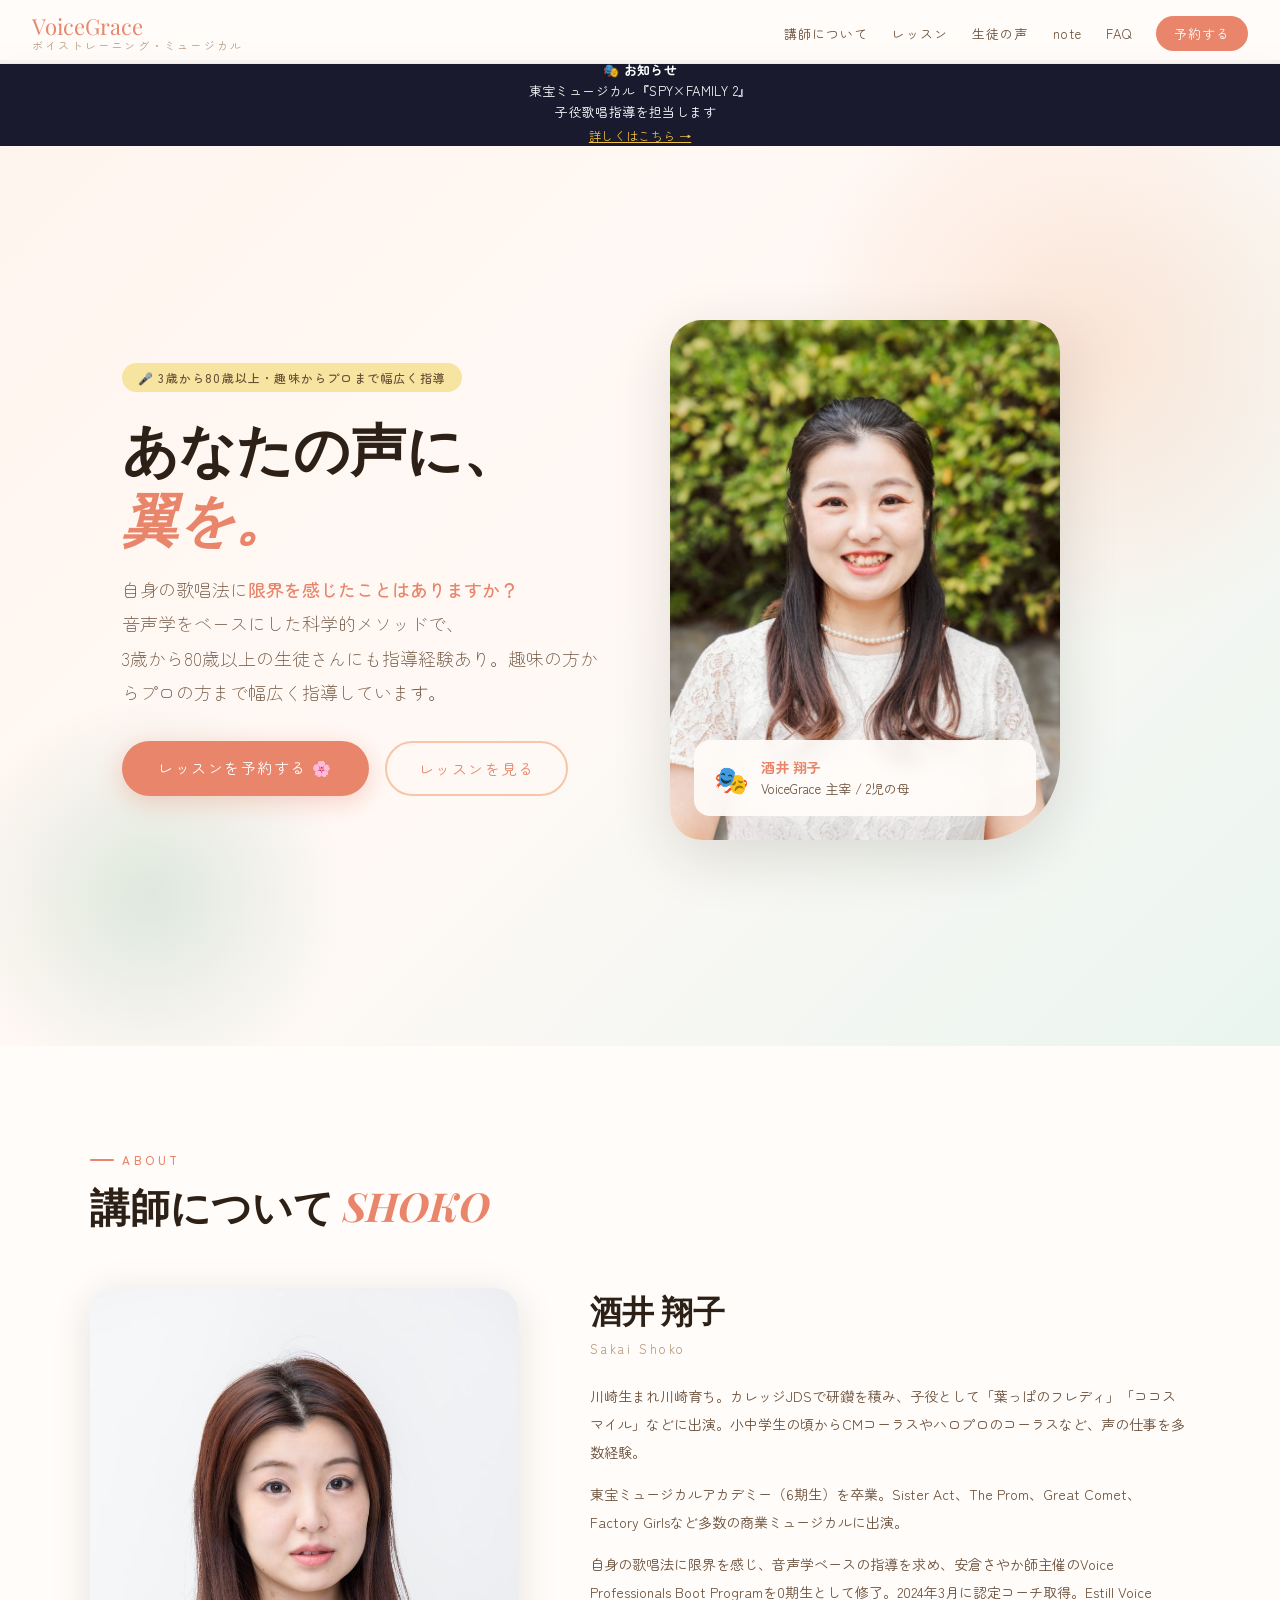
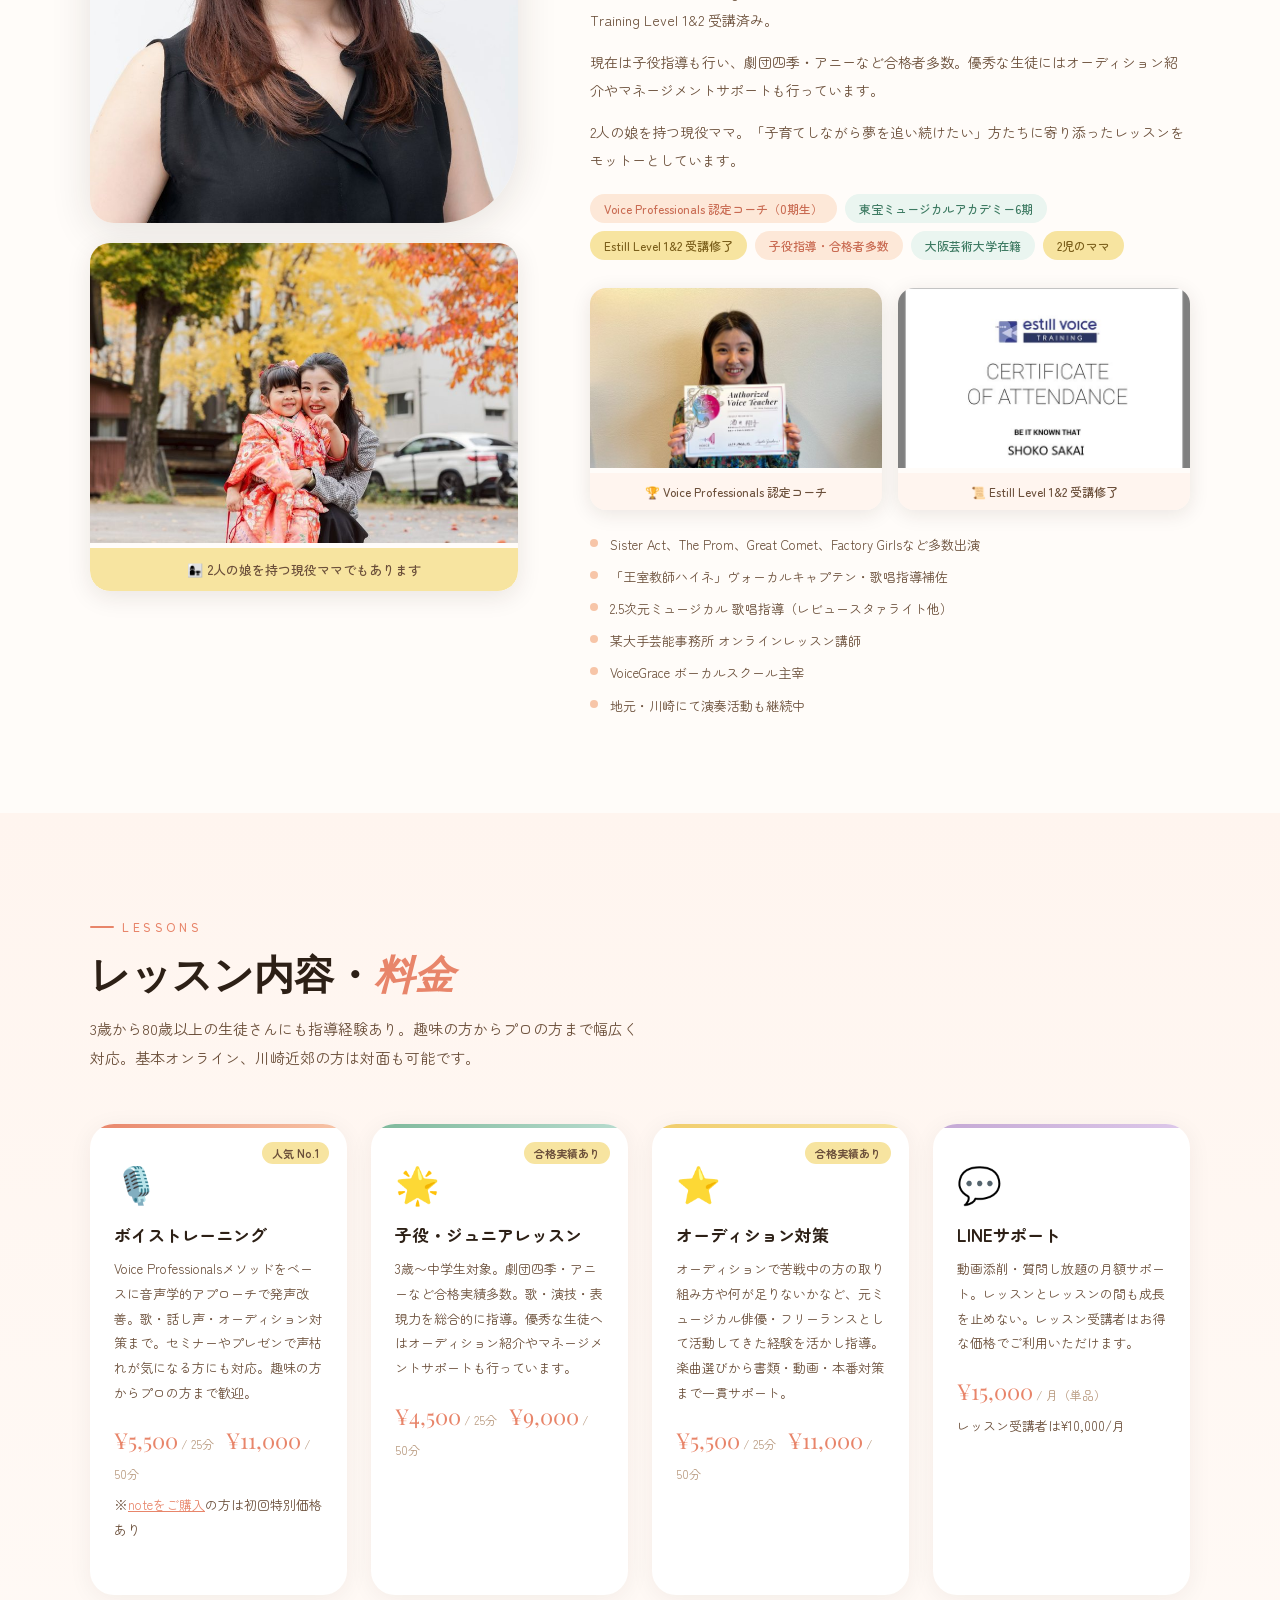
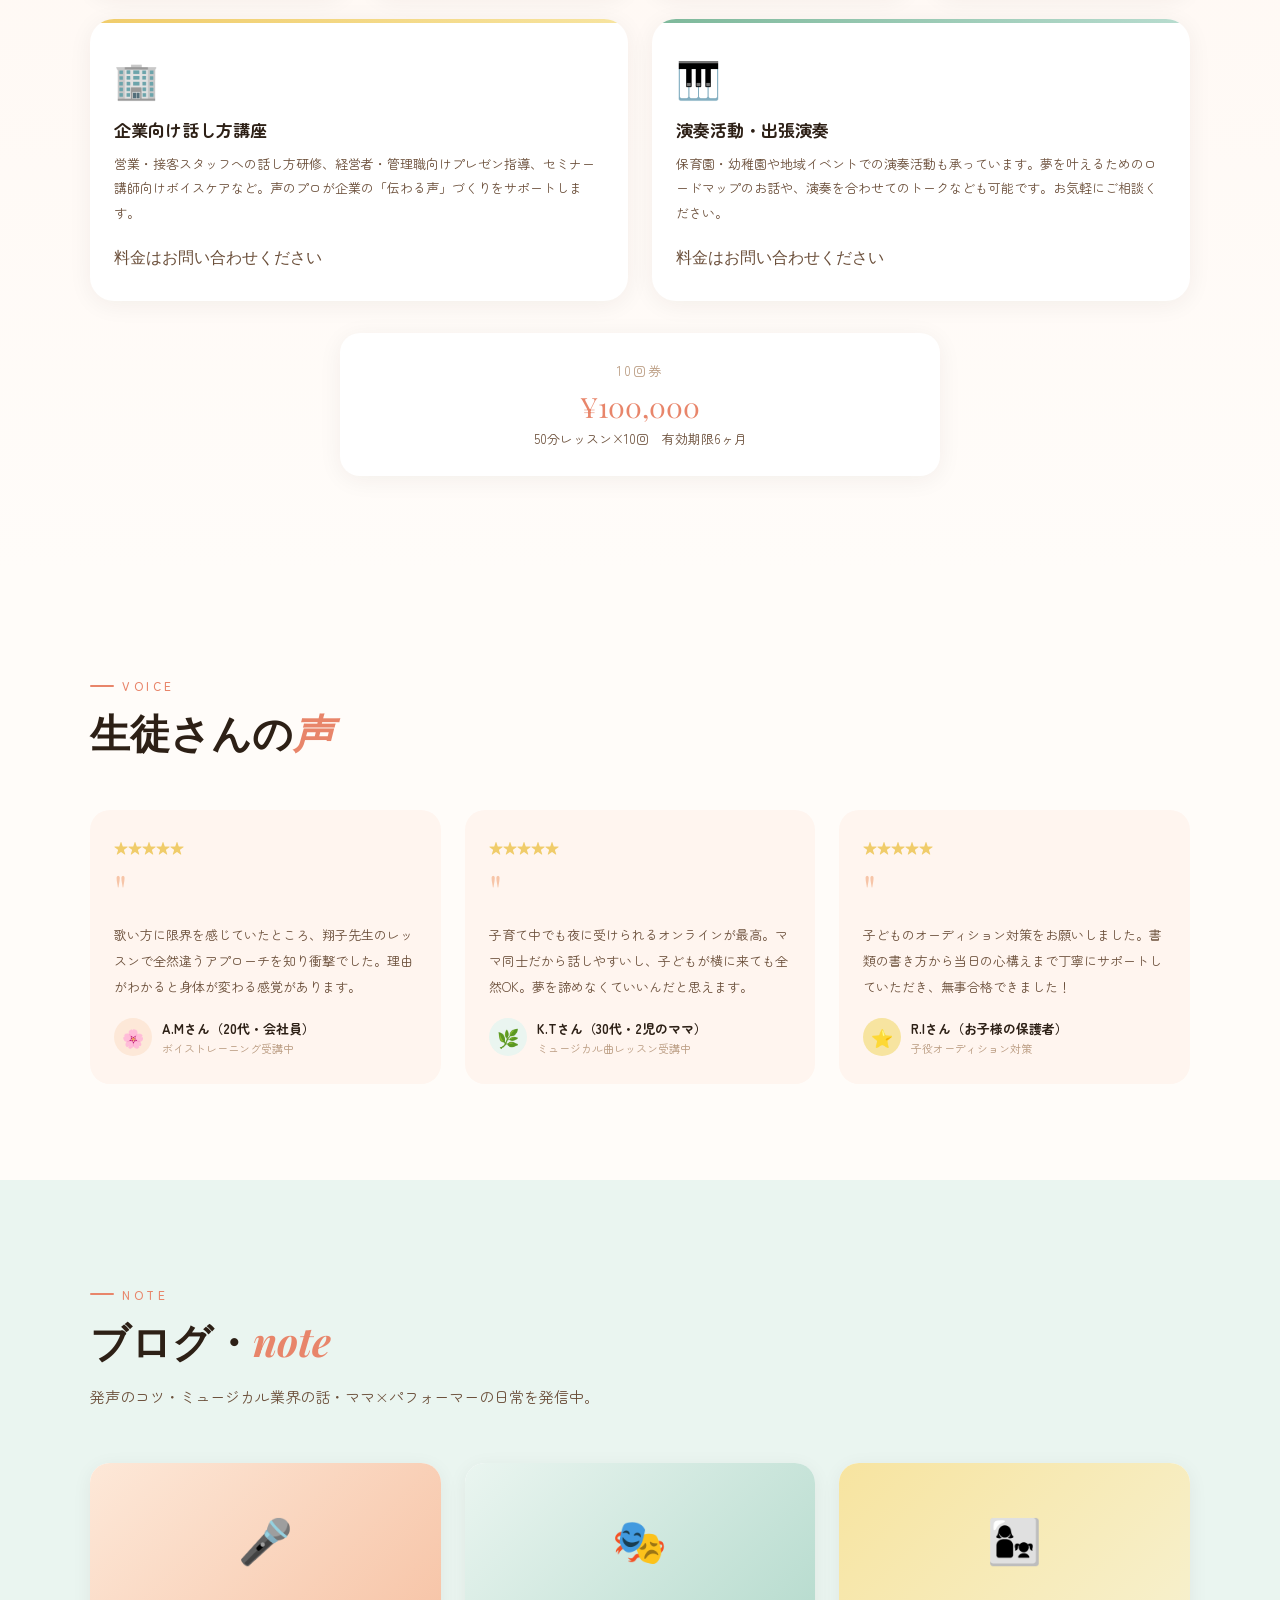
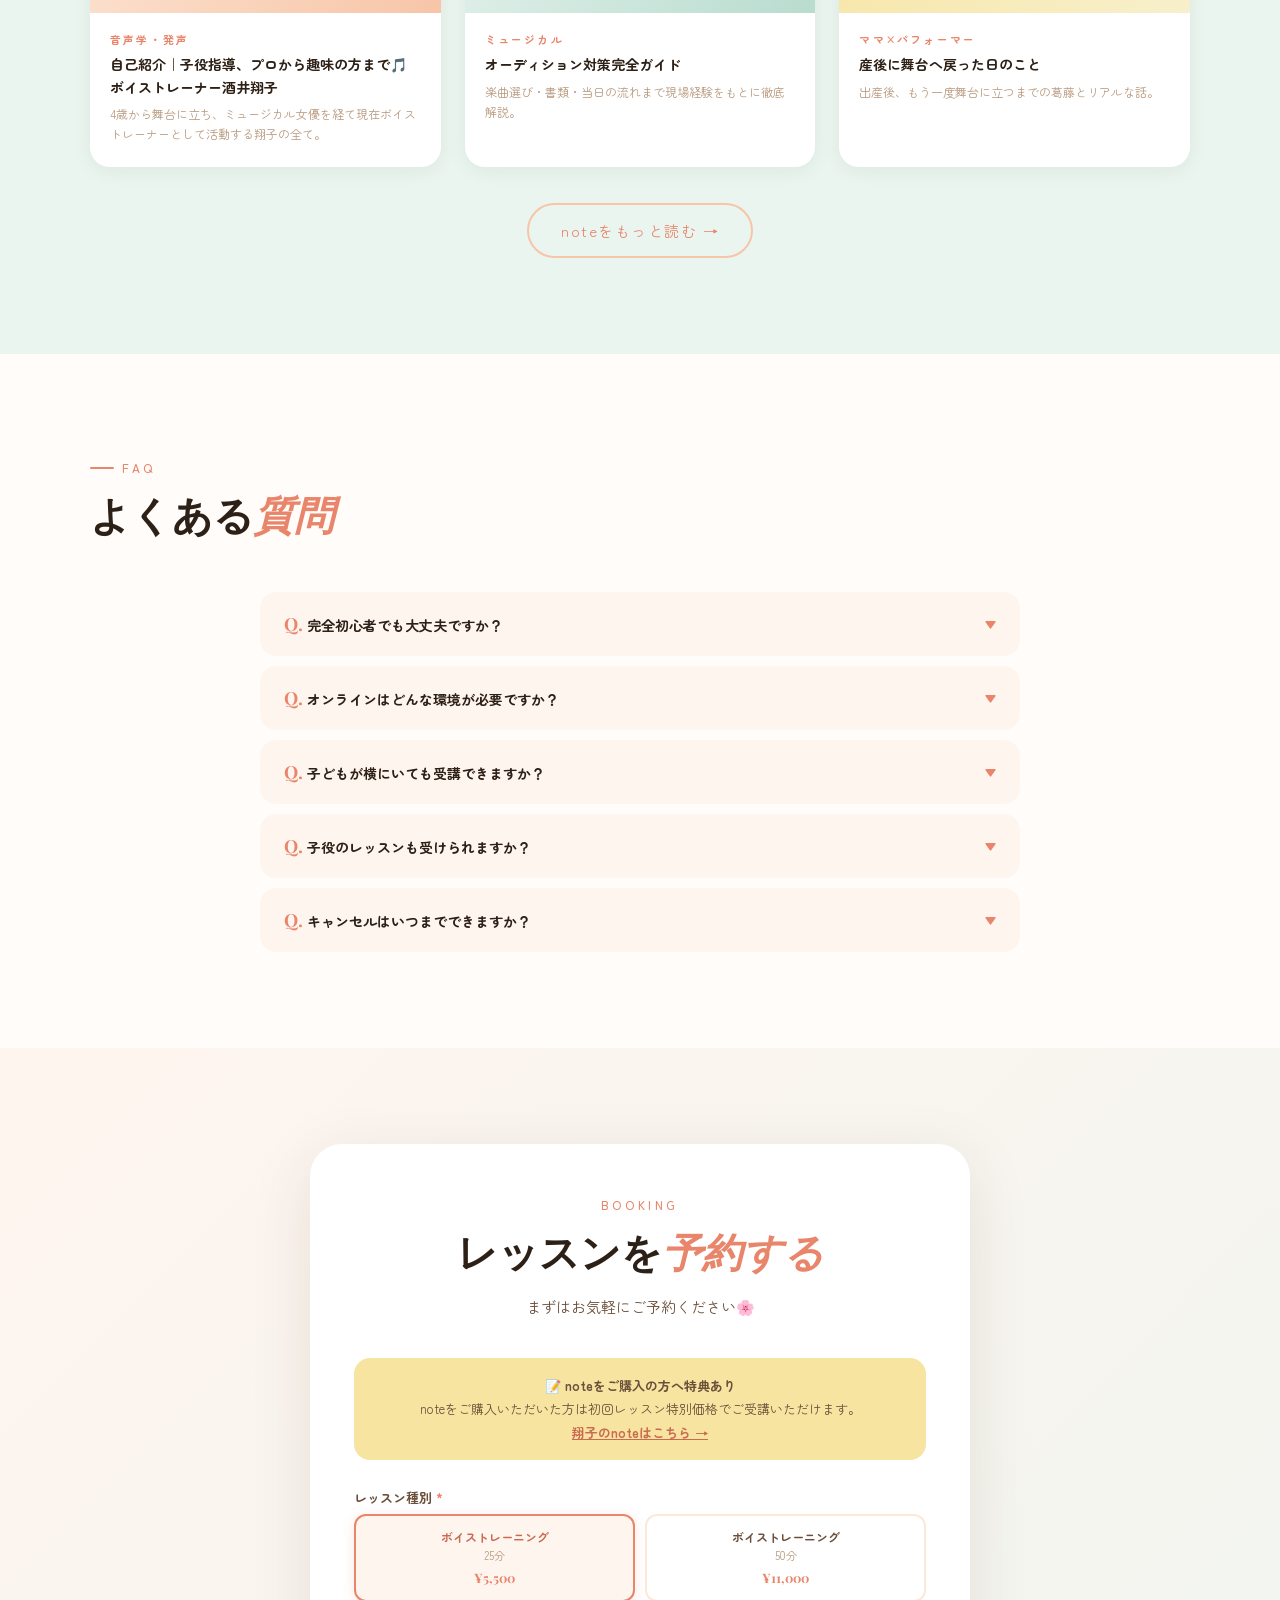
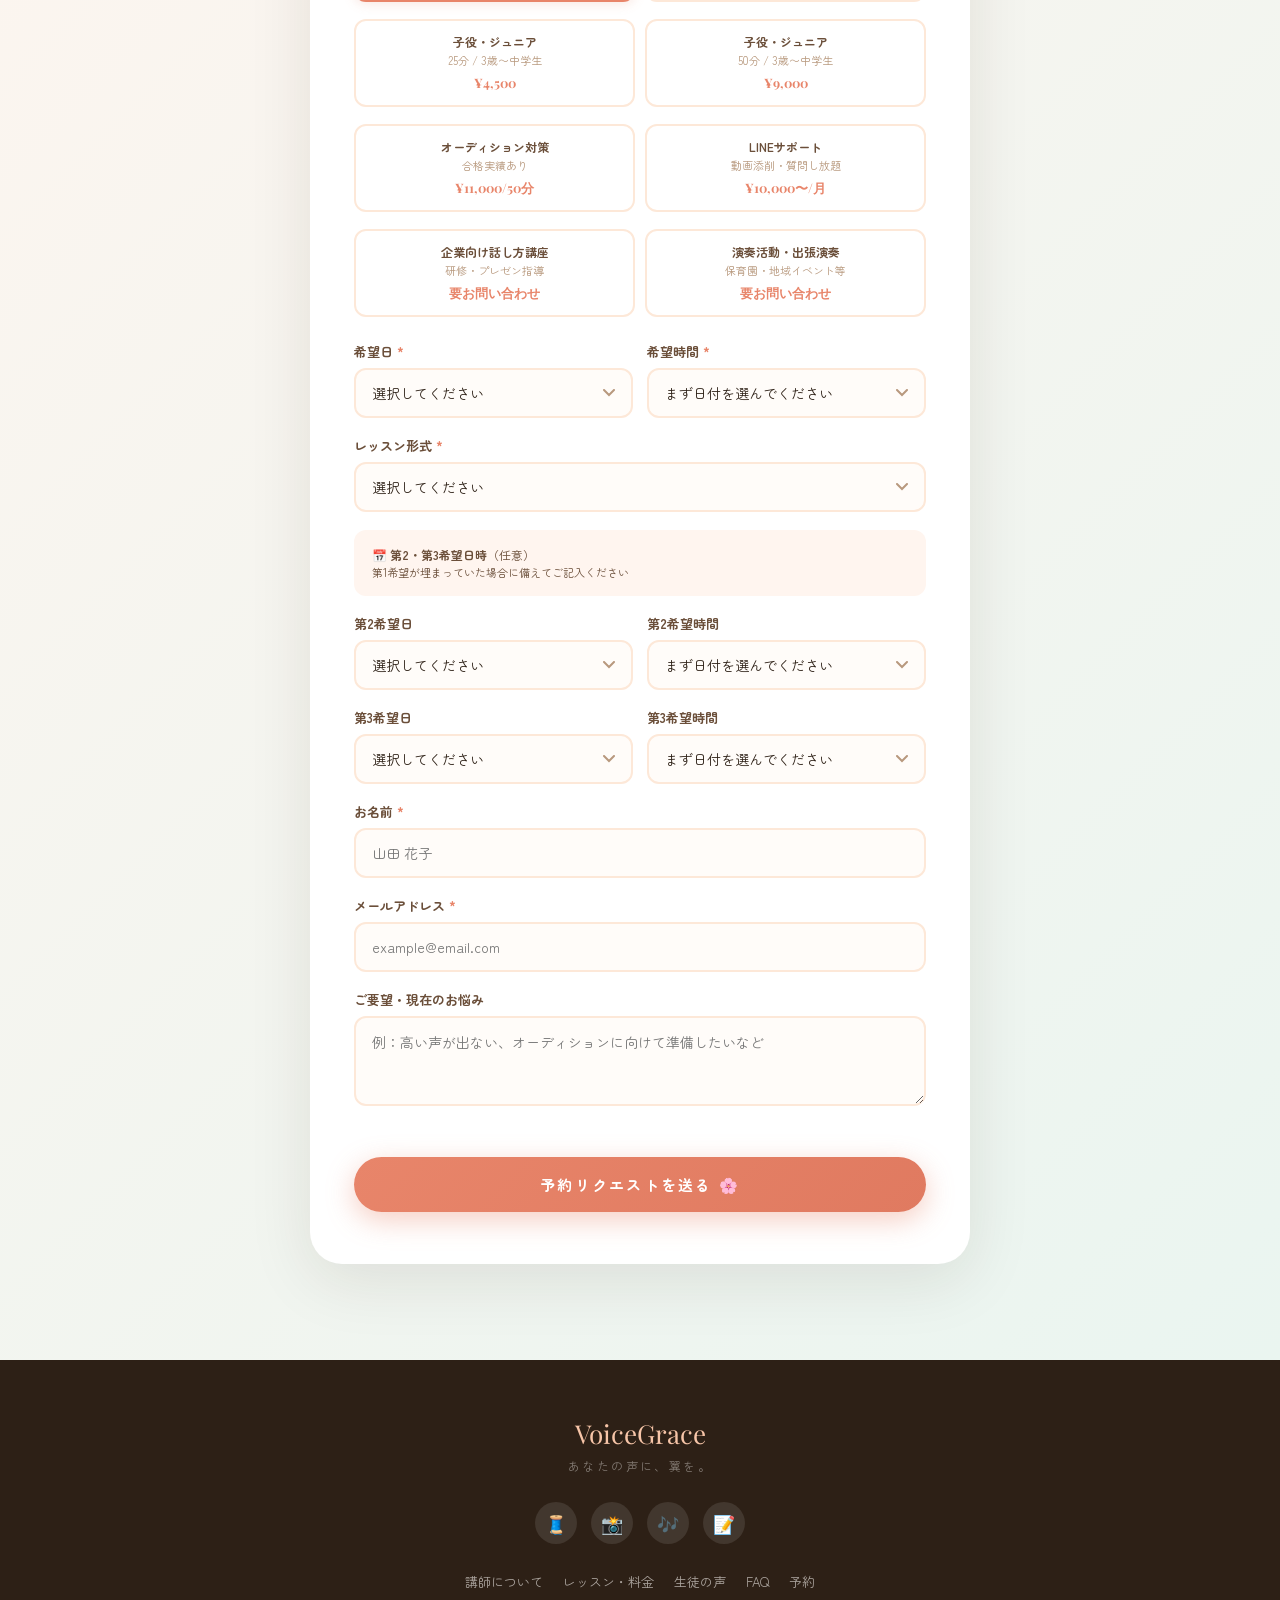
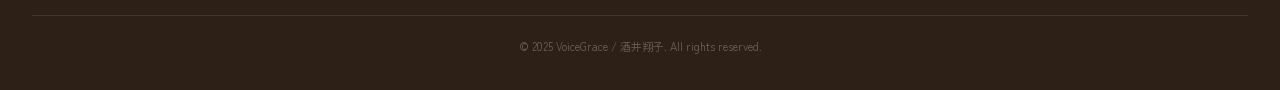
==== index.html @ ca0eb512 "Update index.html" ====
<!DOCTYPE html>
<html lang="ja">
<head>
<meta charset="UTF-8">
<meta name="viewport" content="width=device-width, initial-scale=1.0">
<title>VoiceGrace | 酒井翔子 ボイストレーニング・ミュージカルレッスン</title>
<link href="https://fonts.googleapis.com/css2?family=Zen+Maru+Gothic:wght@300;400;500;700&family=Playfair+Display:ital,wght@0,700;1,400&family=Noto+Sans+JP:wght@300;400;500&display=swap" rel="stylesheet">
  </head>
<body>
<div style="background: #1a1a2e; color: #fff; text-align: center; padding: padding: 14px 16px; margin-top: 60px;font-size: 13px; letter-spacing: 0.03em; line-height: 1.6;">
  🎭 <strong>お知らせ</strong><br>
  東宝ミュージカル『SPY×FAMILY 2』<br>子役歌唱指導を担当します
  &nbsp;
  <a href="https://note.com/shkski1102/n/nf8b1b13549e3" target="_blank" style="color: #f0c040; text-decoration: underline; font-size: 12px; display: block; margin-top: 4px;">詳しくはこちら →</a>
</div>
<style>
:root {
  --peach: #f7c5a8;
  --peach-light: #fde8d8;
  --peach-pale: #fff5ef;
  --coral: #e8856a;
  --coral-dark: #c96b52;
  --green: #7db89a;
  --green-light: #b8dccf;
  --green-pale: #eaf5f0;
  --yellow: #f7e4a0;
  --yellow-mid: #f0cc6a;
  --dark: #2d2016;
  --mid: #6b4f3a;
  --light: #b8997e;
  --white: #fffcf9;
  --text: #3d2c1e;
}
* { margin: 0; padding: 0; box-sizing: border-box; }
html { scroll-behavior: smooth; }
body { font-family: "Zen Maru Gothic", sans-serif; background: var(--white); color: var(--text); overflow-x: hidden; }

/* NAV */
nav {
  position: fixed; top: 0; left: 0; right: 0; z-index: 100;
  background: rgba(255,252,249,0.93); backdrop-filter: blur(12px);
  border-bottom: 1.5px solid var(--peach-light);
  padding: 0 32px; height: 64px;
  display: flex; align-items: center; justify-content: space-between;
}
.nav-logo { font-family: "Playfair Display", serif; font-size: 22px; color: var(--coral); }
.nav-logo span { font-size: 11px; font-family: "Zen Maru Gothic", sans-serif; color: var(--light); display: block; letter-spacing: .2em; margin-top: -4px; }
.nav-links { display: flex; gap: 24px; list-style: none; }
.nav-links a { text-decoration: none; font-size: 13px; color: var(--mid); letter-spacing: .08em; transition: color .2s; }
.nav-links a:hover { color: var(--coral); }
.nav-cta { background: var(--coral) !important; color: white !important; padding: 8px 18px; border-radius: 40px; }
.nav-cta:hover { background: var(--coral-dark) !important; }
.hamburger { display: none; flex-direction: column; gap: 5px; cursor: pointer; background: none; border: none; padding: 4px; }
.hamburger span { width: 24px; height: 2px; background: var(--mid); border-radius: 2px; }
@media(max-width:768px){ .nav-links{display:none;} .hamburger{display:flex;} }

/* HERO */
.hero {
  min-height: 100vh; padding-top: 64px;
  display: flex; align-items: center;
  background: linear-gradient(135deg, var(--peach-pale) 0%, #fff9f5 50%, var(--green-pale) 100%);
  position: relative; overflow: hidden;
}
.hero::before {
  content:""; position:absolute; width:600px; height:600px; border-radius:50%;
  background:radial-gradient(circle,rgba(247,197,168,.4) 0%,transparent 70%);
  top:-100px; right:-100px; animation:float 8s ease-in-out infinite;
}
.hero::after {
  content:""; position:absolute; width:400px; height:400px; border-radius:50%;
  background:radial-gradient(circle,rgba(125,184,154,.25) 0%,transparent 70%);
  bottom:-50px; left:-50px; animation:float 10s ease-in-out infinite reverse;
}
@keyframes float { 0%,100%{transform:translate(0,0)} 50%{transform:translate(20px,-20px)} }

.hero-inner {
  max-width:1100px; margin:0 auto; padding:80px 32px;
  display:grid; grid-template-columns:1fr 1fr; gap:60px; align-items:center;
  position:relative; z-index:1;
}
@media(max-width:768px){ .hero-inner{grid-template-columns:1fr; gap:40px;} }

.hero-text { animation: fadeUp .9s ease both; }
.hero-badge {
  display:inline-flex; align-items:center; gap:6px;
  background:var(--yellow); color:var(--mid);
  padding:6px 16px; border-radius:40px; font-size:12px; letter-spacing:.1em;
  margin-bottom:20px; font-weight:500;
}
.hero-text h1 { font-family:"Playfair Display",serif; font-size:clamp(36px,5vw,56px); line-height:1.25; color:var(--dark); margin-bottom:8px; }
.hero-text h1 em { font-style:italic; color:var(--coral); }
.hero-tagline { font-size:clamp(15px,2.5vw,18px); color:var(--mid); line-height:1.9; margin:20px 0 32px; font-weight:300; }
.hero-tagline strong { color:var(--coral); font-weight:500; }
.hero-buttons { display:flex; gap:16px; flex-wrap:wrap; }

.btn-main {
  background:var(--coral); color:white; padding:16px 36px; border-radius:40px;
  font-size:15px; font-family:"Zen Maru Gothic",sans-serif; border:none; cursor:pointer;
  text-decoration:none; display:inline-block; transition:all .3s; letter-spacing:.1em;
  box-shadow:0 6px 24px rgba(232,133,106,.35);
}
.btn-main:hover { background:var(--coral-dark); transform:translateY(-2px); box-shadow:0 10px 32px rgba(232,133,106,.4); }
.btn-outline {
  background:transparent; color:var(--coral); padding:15px 32px; border-radius:40px;
  font-size:15px; font-family:"Zen Maru Gothic",sans-serif; border:2px solid var(--peach);
  cursor:pointer; text-decoration:none; display:inline-block; transition:all .3s; letter-spacing:.1em;
}
.btn-outline:hover { border-color:var(--coral); background:var(--peach-light); }

/* Hero visual: profile photo card */
.hero-visual { animation:fadeUp .9s ease .2s both; }
.hero-photo-wrap {
  position:relative; border-radius:32px 32px 80px 32px; overflow:hidden;
  box-shadow:0 16px 60px rgba(45,32,22,.14);
  aspect-ratio:3/4; max-height:520px;
}
.hero-photo-wrap img { width:100%; height:100%; object-fit:cover; object-position:top; }
.hero-photo-badge {
  position:absolute; bottom:24px; left:24px; right:24px;
  background:rgba(255,252,249,.92); backdrop-filter:blur(8px);
  border-radius:16px; padding:16px 20px;
  display:flex; gap:12px; align-items:center;
}
.hero-photo-badge .badge-icon { font-size:28px; }
.hero-photo-badge .badge-text { font-size:13px; color:var(--mid); line-height:1.6; }
.hero-photo-badge .badge-text strong { color:var(--coral); display:block; font-size:14px; }

/* SECTIONS */
section { padding:96px 32px; }
.section-inner { max-width:1100px; margin:0 auto; }
.section-label {
  display:inline-flex; align-items:center; gap:8px;
  font-size:12px; letter-spacing:.3em; text-transform:uppercase;
  color:var(--coral); font-weight:500; margin-bottom:12px;
}
.section-label::before { content:""; width:24px; height:2px; background:var(--coral); border-radius:2px; }
.section-title { font-family:"Playfair Display",serif; font-size:clamp(26px,4vw,40px); color:var(--dark); line-height:1.3; margin-bottom:16px; }
.section-title em { font-style:italic; color:var(--coral); }
.section-sub { font-size:15px; color:var(--mid); line-height:1.9; max-width:560px; }

/* ABOUT */
#about { background:var(--white); }
.about-grid { display:grid; grid-template-columns:1fr 1.4fr; gap:72px; align-items:start; margin-top:56px; }
@media(max-width:768px){ .about-grid{grid-template-columns:1fr; gap:40px;} }

.about-photo-col { display:flex; flex-direction:column; gap:20px; }
.about-main-photo {
  border-radius:24px 24px 80px 24px; overflow:hidden;
  box-shadow:0 8px 40px rgba(45,32,22,.12); aspect-ratio:4/5;
}
.about-main-photo img { width:100%; height:100%; object-fit:cover; object-position:top; }
.about-mama-photo {
  border-radius:20px; overflow:hidden;
  box-shadow:0 6px 24px rgba(45,32,22,.1);
}
.about-mama-photo img { width:100%; height:300px; object-fit:cover; object-position:center 20%; }
.about-mama-caption {
  background:var(--yellow); border-radius:0 0 20px 20px;
  padding:12px 16px; font-size:13px; color:var(--mid); font-weight:500;
  text-align:center;
}

.about-content h2 { font-family:"Playfair Display",serif; font-size:32px; color:var(--dark); margin-bottom:4px; }
.about-content .name-ruby { font-size:13px; color:var(--light); letter-spacing:.2em; margin-bottom:24px; display:block; }
.about-content p { font-size:14px; color:var(--mid); line-height:2; margin-bottom:14px; }
.about-tags { display:flex; flex-wrap:wrap; gap:8px; margin-top:20px; }
.tag { display:inline-block; padding:6px 14px; border-radius:40px; font-size:12px; font-weight:500; }
.tag.peach { background:var(--peach-light); color:var(--coral-dark); }
.tag.green { background:var(--green-pale); color:#3d7a62; }
.tag.yellow { background:var(--yellow); color:#7a5e1a; }

/* Certs */
.certs-row { display:grid; grid-template-columns:1fr 1fr; gap:16px; margin-top:28px; }
@media(max-width:480px){ .certs-row{grid-template-columns:1fr;} }
.cert-card {
  border-radius:16px; overflow:hidden;
  box-shadow:0 4px 20px rgba(45,32,22,.1); transition:transform .3s;
}
.cert-card:hover { transform:translateY(-4px); }
.cert-card img { width:100%; height:180px; object-fit:cover; object-position:top; }
.cert-card-label { background:var(--peach-pale); padding:10px 14px; font-size:12px; color:var(--mid); font-weight:500; text-align:center; }

/* Career */
.career-list { margin-top:24px; display:flex; flex-direction:column; gap:10px; }
.career-item { display:flex; gap:12px; align-items:flex-start; font-size:13px; color:var(--mid); line-height:1.7; }
.career-dot { width:8px; height:8px; border-radius:50%; background:var(--peach); margin-top:5px; flex-shrink:0; }

/* LESSONS */
#lessons { background:linear-gradient(180deg,var(--peach-pale) 0%,var(--white) 100%); }
.lessons-grid { display:grid; grid-template-columns:repeat(auto-fit,minmax(240px,1fr)); gap:24px; margin-top:52px; }
.lesson-card {
  background:white; border-radius:24px; padding:32px 24px;
  box-shadow:0 4px 24px rgba(45,32,22,.06); transition:all .3s; position:relative; overflow:hidden;
}
.lesson-card::before { content:""; position:absolute; top:0; left:0; right:0; height:4px; border-radius:24px 24px 0 0; }
.lesson-card.coral::before { background:linear-gradient(90deg,var(--coral),var(--peach)); }
.lesson-card.green::before { background:linear-gradient(90deg,var(--green),var(--green-light)); }
.lesson-card.yellow::before { background:linear-gradient(90deg,var(--yellow-mid),var(--yellow)); }
.lesson-card.purple::before { background:linear-gradient(90deg,#c4a8d4,#ddc8ea); }
.lesson-card:hover { transform:translateY(-6px); box-shadow:0 12px 40px rgba(45,32,22,.12); }
.lesson-icon { font-size:36px; margin-bottom:14px; }
.lesson-card h3 { font-size:17px; font-weight:700; color:var(--dark); margin-bottom:10px; }
.lesson-card p { font-size:13px; color:var(--mid); line-height:1.9; margin-bottom:20px; }
.lesson-price { font-family:"Playfair Display",serif; font-size:22px; color:var(--coral); }
.lesson-price span { font-family:"Zen Maru Gothic",sans-serif; font-size:12px; color:var(--light); }
.lesson-badge { position:absolute; top:18px; right:18px; background:var(--yellow); color:var(--mid); font-size:11px; font-weight:700; padding:3px 10px; border-radius:20px; }
.lesson-note { font-size:12px; color:var(--light); margin-top:8px; }

/* TESTIMONIALS */
#testimonials { background:var(--white); }
.testimonials-grid { display:grid; grid-template-columns:repeat(auto-fit,minmax(280px,1fr)); gap:24px; margin-top:52px; }
.testimonial-card { background:var(--peach-pale); border-radius:20px; padding:28px 24px; transition:transform .3s; }
.testimonial-card:hover { transform:translateY(-4px); }
.stars { color:var(--yellow-mid); font-size:14px; margin-bottom:10px; }
.testimonial-quote { font-size:44px; font-family:"Playfair Display",serif; color:var(--peach); line-height:1; margin-bottom:10px; }
.testimonial-card p { font-size:13px; color:var(--mid); line-height:2; margin-bottom:18px; }
.testimonial-author { display:flex; align-items:center; gap:10px; }
.author-avatar { width:38px; height:38px; border-radius:50%; display:flex; align-items:center; justify-content:center; font-size:18px; flex-shrink:0; }
.author-avatar.a { background:var(--peach-light); }
.author-avatar.b { background:var(--green-pale); }
.author-avatar.c { background:var(--yellow); }
.author-info .name { font-size:13px; font-weight:700; color:var(--dark); }
.author-info .detail { font-size:11px; color:var(--light); margin-top:2px; }

/* BLOG */
#blog { background:var(--green-pale); }
.blog-grid { display:grid; grid-template-columns:repeat(auto-fit,minmax(260px,1fr)); gap:24px; margin-top:52px; }
.blog-card { background:white; border-radius:20px; overflow:hidden; box-shadow:0 4px 20px rgba(45,32,22,.06); transition:all .3s; text-decoration:none; color:inherit; display:block; }
.blog-card:hover { transform:translateY(-4px); box-shadow:0 12px 36px rgba(45,32,22,.1); }
.blog-thumb { height:150px; display:flex; align-items:center; justify-content:center; font-size:44px; }
.blog-thumb.t1 { background:linear-gradient(135deg,var(--peach-light),var(--peach)); }
.blog-thumb.t2 { background:linear-gradient(135deg,var(--green-pale),var(--green-light)); }
.blog-thumb.t3 { background:linear-gradient(135deg,var(--yellow),#f7f0cc); }
.blog-body { padding:18px 20px 22px; }
.blog-cat { font-size:11px; letter-spacing:.2em; text-transform:uppercase; color:var(--coral); font-weight:700; margin-bottom:6px; }
.blog-card h3 { font-size:14px; font-weight:700; color:var(--dark); line-height:1.6; margin-bottom:6px; }
.blog-card p { font-size:12px; color:var(--light); line-height:1.7; }
.blog-more { text-align:center; margin-top:36px; }

/* FAQ */
#faq { background:var(--white); }
.faq-list { max-width:760px; margin:52px auto 0; display:flex; flex-direction:column; gap:10px; }
.faq-item { background:var(--peach-pale); border-radius:16px; overflow:hidden; }
.faq-q { width:100%; background:none; border:none; padding:20px 24px; text-align:left; font-family:"Zen Maru Gothic",sans-serif; font-size:14px; font-weight:700; color:var(--dark); cursor:pointer; display:flex; justify-content:space-between; align-items:center; gap:12px; transition:background .2s; }
.faq-q:hover { background:rgba(232,133,106,.06); }
.faq-q .q-mark { color:var(--coral); font-family:"Playfair Display",serif; font-size:18px; flex-shrink:0; }
.faq-q .arrow { font-size:11px; color:var(--coral); transition:transform .3s; flex-shrink:0; }
.faq-item.open .arrow { transform:rotate(180deg); }
.faq-a { max-height:0; overflow:hidden; transition:max-height .4s ease,padding .3s; font-size:13px; color:var(--mid); line-height:2; padding:0 24px; }
.faq-item.open .faq-a { max-height:300px; padding:0 24px 20px; }

/* BOOKING */
#booking { background:linear-gradient(135deg,var(--peach-pale),var(--green-pale)); padding:96px 32px; }
.booking-wrap { max-width:660px; margin:0 auto; background:white; border-radius:32px; padding:52px 44px; box-shadow:0 16px 64px rgba(45,32,22,.1); }
@media(max-width:480px){ .booking-wrap{padding:32px 20px;} }
.booking-wrap .section-label { justify-content:center; display:flex; }
.booking-wrap .section-label::before { display:none; }
.booking-wrap .section-title { text-align:center; }
.booking-wrap .section-sub { text-align:center; margin:0 auto 36px; }
.form-field { margin-bottom:18px; }
.form-field label { display:block; font-size:13px; font-weight:700; color:var(--mid); margin-bottom:7px; }
.form-field label .req { color:var(--coral); margin-left:4px; }
.form-field input,.form-field select,.form-field textarea { width:100%; padding:13px 16px; border:2px solid var(--peach-light); border-radius:12px; font-family:"Zen Maru Gothic",sans-serif; font-size:14px; color:var(--dark); background:var(--white); outline:none; transition:border-color .3s,box-shadow .3s; appearance:none; }
.form-field select { background-image:url("data:image/svg+xml,%3Csvg xmlns='http://www.w3.org/2000/svg' width='12' height='8'%3E%3Cpath d='M1 1l5 5 5-5' stroke='%23b8997e' stroke-width='2' fill='none' stroke-linecap='round'/%3E%3C/svg%3E"); background-repeat:no-repeat; background-position:right 16px center; padding-right:40px; cursor:pointer; }
.form-field input:focus,.form-field select:focus,.form-field textarea:focus { border-color:var(--coral); box-shadow:0 0 0 4px rgba(232,133,106,.12); }
.form-field textarea { min-height:90px; resize:vertical; line-height:1.7; }
.date-row { display:grid; grid-template-columns:1fr 1fr; gap:14px; }
@media(max-width:480px){ .date-row{grid-template-columns:1fr;} }
.lt-grid { display:grid; grid-template-columns:1fr 1fr; gap:10px; margin-top:4px; }
@media(max-width:640px){ .lt-grid{grid-template-columns:1fr 1fr;} }
@media(max-width:400px){ .lt-grid{grid-template-columns:1fr;} }
.lt-option input { display:none; }
.lt-option label { display:block; padding:12px 14px; border:2px solid var(--peach-light); border-radius:12px; cursor:pointer; font-size:12px; font-weight:700; color:var(--mid); transition:all .25s; text-align:center; line-height:1.5; }
.lt-option label .lt-sub { display:block; font-size:11px; font-weight:400; color:var(--light); margin-top:1px; }
.lt-option label .lt-price { display:block; font-size:13px; color:var(--coral); margin-top:5px; font-family:"Playfair Display",serif; }
.lt-option input:checked + label { border-color:var(--coral); background:var(--peach-pale); color:var(--coral-dark); box-shadow:0 2px 12px rgba(232,133,106,.2); }
.form-submit { width:100%; padding:17px; background:linear-gradient(135deg,var(--coral),#e07a60); color:white; border:none; border-radius:40px; font-family:"Zen Maru Gothic",sans-serif; font-size:15px; font-weight:700; letter-spacing:.15em; cursor:pointer; margin-top:28px; transition:all .3s; box-shadow:0 8px 28px rgba(232,133,106,.4); }
.form-submit:hover { transform:translateY(-2px); box-shadow:0 12px 36px rgba(232,133,106,.5); }
.booking-success { display:none; text-align:center; padding:20px 0; animation:fadeUp .5s ease both; }
.success-emoji { font-size:60px; margin-bottom:18px; }
.booking-success h3 { font-family:"Playfair Display",serif; font-size:26px; color:var(--dark); margin-bottom:10px; }
.booking-success h3 em { color:var(--coral); font-style:italic; }
.booking-success p { font-size:13px; color:var(--mid); line-height:1.9; }
.confirm-box { background:var(--peach-pale); border-radius:14px; padding:20px; margin:24px 0; text-align:left; }
.confirm-row { display:flex; justify-content:space-between; font-size:13px; padding:7px 0; border-bottom:1px solid rgba(232,133,106,.15); }
.confirm-row:last-child { border-bottom:none; }
.confirm-row .ck { color:var(--light); }
.confirm-row .cv { font-weight:700; color:var(--dark); }
.btn-reset { display:inline-block; margin-top:8px; padding:11px 28px; background:none; border:2px solid var(--peach); color:var(--coral); border-radius:40px; font-family:"Zen Maru Gothic",sans-serif; font-size:13px; font-weight:700; cursor:pointer; transition:all .2s; }
.btn-reset:hover { background:var(--peach-light); }

/* FOOTER */
footer { background:var(--dark); color:rgba(255,252,249,.7); padding:56px 32px 36px; text-align:center; }
.footer-logo { font-family:"Playfair Display",serif; font-size:26px; color:var(--peach); margin-bottom:6px; }
.footer-tagline { font-size:12px; letter-spacing:.2em; color:rgba(255,252,249,.4); margin-bottom:28px; }
.footer-links { display:flex; justify-content:center; gap:20px; flex-wrap:wrap; margin-bottom:24px; }
.footer-links a { font-size:13px; color:rgba(255,252,249,.6); text-decoration:none; transition:color .2s; }
.footer-links a:hover { color:var(--peach); }
.footer-sns { display:flex; justify-content:center; gap:14px; margin-bottom:28px; }
.sns-btn { width:42px; height:42px; border-radius:50%; background:rgba(255,252,249,.1); display:flex; align-items:center; justify-content:center; font-size:18px; text-decoration:none; transition:all .2s; }
.sns-btn:hover { background:var(--coral); transform:translateY(-2px); }
.footer-copy { font-size:11px; color:rgba(255,252,249,.3); padding-top:22px; border-top:1px solid rgba(255,252,249,.1); }

/* REVEAL */
.reveal { opacity:0; transform:translateY(28px); transition:opacity .7s ease,transform .7s ease; }
.reveal.visible { opacity:1; transform:translateY(0); }
@keyframes fadeUp { from{opacity:0;transform:translateY(22px)} to{opacity:1;transform:translateY(0)} }
@media(max-width:480px){ section{padding:68px 20px;} nav{padding:0 20px;} }
</style>
</head>
<body>

<nav>
  <div class="nav-logo">VoiceGrace<span>ボイストレーニング・ミュージカル</span></div>
  <ul class="nav-links">
    <li><a href="#about">講師について</a></li>
    <li><a href="#lessons">レッスン</a></li>
    <li><a href="#testimonials">生徒の声</a></li>
    <li><a href="#blog">note</a></li>
    <li><a href="#faq">FAQ</a></li>
    <li><a href="#booking" class="nav-cta">予約する</a></li>
  </ul>
  <button class="hamburger" onclick="toggleMenu()"><span></span><span></span><span></span></button>
</nav>

<!-- HERO -->
<section class="hero" id="top">
  <div class="hero-inner">
    <div class="hero-text">
      <div class="hero-badge">🎤 3歳から80歳以上・趣味からプロまで幅広く指導</div>
      <h1>あなたの声に、<br><em>翼を。</em></h1>
      <p class="hero-tagline">
        自身の歌唱法に<strong>限界を感じたことはありますか？</strong><br>
        音声学をベースにした科学的メソッドで、<br>
        3歳から80歳以上の生徒さんにも指導経験あり。趣味の方からプロの方まで幅広く指導しています。
      </p>
      <div class="hero-buttons">
        <a href="#booking" class="btn-main">レッスンを予約する 🌸</a>
        <a href="#lessons" class="btn-outline">レッスンを見る</a>
      </div>
    </div>
    <div class="hero-visual">
      <div class="hero-photo-wrap">
        <img src="[data-uri]" alt="酒井翔子" loading="lazy">
        <div class="hero-photo-badge">
          <div class="badge-icon">🎭</div>
          <div class="badge-text">
            <strong>酒井 翔子</strong>
            VoiceGrace 主宰 / 2児の母
          </div>
        </div>
      </div>
    </div>
  </div>
</section>

<!-- ABOUT -->
<section id="about">
  <div class="section-inner">
    <div class="section-label">About</div>
    <h2 class="section-title">講師について <em>SHOKO</em></h2>
    <div class="about-grid reveal">
      <div class="about-photo-col">
        <div class="about-main-photo">
          <img src="[data-uri]" alt="酒井翔子プロフィール" loading="lazy">
        </div>
        <div class="about-mama-photo">
          <img src="[data-uri]" alt="娘と翔子" loading="lazy">
          <div class="about-mama-caption">👩‍👧 2人の娘を持つ現役ママでもあります</div>
        </div>
      </div>
      <div class="about-content">
        <h2>酒井 翔子</h2>
        <span class="name-ruby">Sakai Shoko</span>
        <p>川崎生まれ川崎育ち。カレッジJDSで研鑽を積み、子役として「葉っぱのフレディ」「ココスマイル」などに出演。小中学生の頃からCMコーラスやハロプロのコーラスなど、声の仕事を多数経験。</p>
        <p>東宝ミュージカルアカデミー（6期生）を卒業。Sister Act、The Prom、Great Comet、Factory Girlsなど多数の商業ミュージカルに出演。</p>
        <p>自身の歌唱法に限界を感じ、音声学ベースの指導を求め、安倉さやか師主催のVoice Professionals Boot Programを0期生として修了。2024年3月に認定コーチ取得。Estill Voice Training Level 1&2 受講済み。</p>
        <p>現在は子役指導も行い、劇団四季・アニーなど合格者多数。優秀な生徒にはオーディション紹介やマネージメントサポートも行っています。</p>
        <p>2人の娘を持つ現役ママ。「子育てしながら夢を追い続けたい」方たちに寄り添ったレッスンをモットーとしています。</p>
        <div class="about-tags">
          <span class="tag peach">Voice Professionals 認定コーチ（0期生）</span>
          <span class="tag green">東宝ミュージカルアカデミー6期</span>
          <span class="tag yellow">Estill Level 1&2 受講修了</span>
          <span class="tag peach">子役指導・合格者多数</span>
          <span class="tag green">大阪芸術大学在籍</span>
          <span class="tag yellow">2児のママ</span>
        </div>
        <div class="certs-row">
          <div class="cert-card">
            <img src="[data-uri]" alt="VP認定コーチ証書" loading="lazy">
            <div class="cert-card-label">🏆 Voice Professionals 認定コーチ</div>
          </div>
          <div class="cert-card">
            <img src="[data-uri]" alt="Estill修了証" loading="lazy">
            <div class="cert-card-label">📜 Estill Level 1&2 受講修了</div>
          </div>
        </div>
        <div class="career-list">
          <div class="career-item"><div class="career-dot"></div><span>Sister Act、The Prom、Great Comet、Factory Girlsなど多数出演</span></div>
          <div class="career-item"><div class="career-dot"></div><span>「王室教師ハイネ」ヴォーカルキャプテン・歌唱指導補佐</span></div>
          <div class="career-item"><div class="career-dot"></div><span>2.5次元ミュージカル 歌唱指導（レビュースタァライト他）</span></div>
          <div class="career-item"><div class="career-dot"></div><span>某大手芸能事務所 オンラインレッスン講師</span></div>
          <div class="career-item"><div class="career-dot"></div><span>VoiceGrace ボーカルスクール主宰</span></div>
          <div class="career-item"><div class="career-dot"></div><span>地元・川崎にて演奏活動も継続中</span></div>
        </div>
      </div>
    </div>
  </div>
</section>

<!-- LESSONS -->
<section id="lessons">
  <div class="section-inner">
    <div class="section-label">Lessons</div>
    <h2 class="section-title">レッスン内容・<em>料金</em></h2>
    <p class="section-sub">3歳から80歳以上の生徒さんにも指導経験あり。趣味の方からプロの方まで幅広く対応。基本オンライン、川崎近郊の方は対面も可能です。</p>
    <div class="lessons-grid reveal">
      <div class="lesson-card coral">
        <div class="lesson-badge">人気 No.1</div>
        <div class="lesson-icon">🎙️</div>
        <h3>ボイストレーニング</h3>
        <p>Voice Professionalsメソッドをベースに音声学的アプローチで発声改善。歌・話し声・オーディション対策まで。セミナーやプレゼンで声枯れが気になる方にも対応。趣味の方からプロの方まで歓迎。</p>
        <div class="lesson-price">¥5,500<span> / 25分　</span>¥11,000<span> / 50分</span></div>
        <p class="lesson-note">※<a href="https://note.com/shkski1102" target="_blank" style="color:var(--coral);text-decoration:underline;">noteをご購入</a>の方は初回特別価格あり</p>
      </div>
      <div class="lesson-card green">
        <div class="lesson-badge">合格実績あり</div>
        <div class="lesson-icon">🌟</div>
        <h3>子役・ジュニアレッスン</h3>
        <p>3歳〜中学生対象。劇団四季・アニーなど合格実績多数。歌・演技・表現力を総合的に指導。優秀な生徒へはオーディション紹介やマネージメントサポートも行っています。</p>
        <div class="lesson-price">¥4,500<span> / 25分　</span>¥9,000<span> / 50分</span></div>
      </div>
      <div class="lesson-card yellow">
        <div class="lesson-badge">合格実績あり</div>
        <div class="lesson-icon">⭐</div>
        <h3>オーディション対策</h3>
        <p>オーディションで苦戦中の方の取り組み方や何が足りないかなど、元ミュージカル俳優・フリーランスとして活動してきた経験を活かし指導。楽曲選びから書類・動画・本番対策まで一貫サポート。</p>
        <div class="lesson-price">¥5,500<span> / 25分　</span>¥11,000<span> / 50分</span></div>
      </div>
      <div class="lesson-card purple">
        <div class="lesson-icon">💬</div>
        <h3>LINEサポート</h3>
        <p>動画添削・質問し放題の月額サポート。レッスンとレッスンの間も成長を止めない。レッスン受講者はお得な価格でご利用いただけます。</p>
        <div class="lesson-price">¥15,000<span> / 月（単品）</span></div>
        <p class="lesson-note">レッスン受講者は¥10,000/月</p>
      </div>
    </div>

    <!-- お問い合わせ系 横並び -->
    <div style="display:grid; grid-template-columns:1fr 1fr; gap:24px; margin-top:24px;">
      <div class="lesson-card yellow">
        <div class="lesson-icon">🏢</div>
        <h3>企業向け話し方講座</h3>
        <p>営業・接客スタッフへの話し方研修、経営者・管理職向けプレゼン指導、セミナー講師向けボイスケアなど。声のプロが企業の「伝わる声」づくりをサポートします。</p>
        <div class="lesson-price" style="font-size:16px; color:var(--mid);">料金はお問い合わせください</div>
      </div>
      <div class="lesson-card green">
        <div class="lesson-icon">🎹</div>
        <h3>演奏活動・出張演奏</h3>
        <p>保育園・幼稚園や地域イベントでの演奏活動も承っています。夢を叶えるためのロードマップのお話や、演奏を合わせてのトークなども可能です。お気軽にご相談ください。</p>
        <div class="lesson-price" style="font-size:16px; color:var(--mid);">料金はお問い合わせください</div>
      </div>
    </div>
    <div style="max-width:600px; margin:32px auto 0; background:white; border-radius:20px; padding:28px 32px; box-shadow:0 4px 24px rgba(45,32,22,.06); text-align:center;">
      <div style="font-size:13px; color:var(--light); letter-spacing:.15em; text-transform:uppercase; margin-bottom:8px;">10回券</div>
      <div style="font-family:'Playfair Display',serif; font-size:28px; color:var(--coral); margin-bottom:4px;">¥100,000</div>
      <div style="font-size:13px; color:var(--mid);">50分レッスン×10回　有効期限6ヶ月</div>
    </div>
  </div>
</section>

<!-- TESTIMONIALS -->
<section id="testimonials">
  <div class="section-inner">
    <div class="section-label">Voice</div>
    <h2 class="section-title">生徒さんの<em>声</em></h2>
    <div class="testimonials-grid reveal">
      <div class="testimonial-card">
        <div class="stars">★★★★★</div>
        <div class="testimonial-quote">"</div>
        <p>歌い方に限界を感じていたところ、翔子先生のレッスンで全然違うアプローチを知り衝撃でした。理由がわかると身体が変わる感覚があります。</p>
        <div class="testimonial-author">
          <div class="author-avatar a">🌸</div>
          <div class="author-info"><div class="name">A.Mさん（20代・会社員）</div><div class="detail">ボイストレーニング受講中</div></div>
        </div>
      </div>
      <div class="testimonial-card">
        <div class="stars">★★★★★</div>
        <div class="testimonial-quote">"</div>
        <p>子育て中でも夜に受けられるオンラインが最高。ママ同士だから話しやすいし、子どもが横に来ても全然OK。夢を諦めなくていいんだと思えます。</p>
        <div class="testimonial-author">
          <div class="author-avatar b">🌿</div>
          <div class="author-info"><div class="name">K.Tさん（30代・2児のママ）</div><div class="detail">ミュージカル曲レッスン受講中</div></div>
        </div>
      </div>
      <div class="testimonial-card">
        <div class="stars">★★★★★</div>
        <div class="testimonial-quote">"</div>
        <p>子どものオーディション対策をお願いしました。書類の書き方から当日の心構えまで丁寧にサポートしていただき、無事合格できました！</p>
        <div class="testimonial-author">
          <div class="author-avatar c">⭐</div>
          <div class="author-info"><div class="name">R.Iさん（お子様の保護者）</div><div class="detail">子役オーディション対策</div></div>
        </div>
      </div>
    </div>
  </div>
</section>

<!-- BLOG -->
<section id="blog">
  <div class="section-inner">
    <div class="section-label">Note</div>
    <h2 class="section-title">ブログ・<em>note</em></h2>
    <p class="section-sub">発声のコツ・ミュージカル業界の話・ママ×パフォーマーの日常を発信中。</p>
    <div class="blog-grid reveal">
      <a href="https://note.com/shkski1102" target="_blank" class="blog-card">
        <div class="blog-thumb t1">🎤</div>
        <div class="blog-body">
          <div class="blog-cat">音声学・発声</div>
          <h3>自己紹介｜子役指導、プロから趣味の方まで🎵ボイストレーナー酒井翔子</h3>
          <p>4歳から舞台に立ち、ミュージカル女優を経て現在ボイストレーナーとして活動する翔子の全て。</p>
        </div>
      </a>
      <a href="https://note.com/shkski1102" target="_blank" class="blog-card">
        <div class="blog-thumb t2">🎭</div>
        <div class="blog-body">
          <div class="blog-cat">ミュージカル</div>
          <h3>オーディション対策完全ガイド</h3>
          <p>楽曲選び・書類・当日の流れまで現場経験をもとに徹底解説。</p>
        </div>
      </a>
      <a href="https://note.com/shkski1102" target="_blank" class="blog-card">
        <div class="blog-thumb t3">👩‍👧</div>
        <div class="blog-body">
          <div class="blog-cat">ママ×パフォーマー</div>
          <h3>産後に舞台へ戻った日のこと</h3>
          <p>出産後、もう一度舞台に立つまでの葛藤とリアルな話。</p>
        </div>
      </a>
    </div>
    <div class="blog-more"><a href="https://note.com/shkski1102" target="_blank" class="btn-outline">noteをもっと読む →</a></div>
  </div>
</section>

<!-- FAQ -->
<section id="faq">
  <div class="section-inner">
    <div class="section-label">FAQ</div>
    <h2 class="section-title">よくある<em>質問</em></h2>
    <div class="faq-list reveal">
      <div class="faq-item">
        <button class="faq-q" onclick="toggleFaq(this)">
          <span><span class="q-mark">Q.</span> 完全初心者でも大丈夫ですか？</span><span class="arrow">▼</span>
        </button>
        <div class="faq-a">もちろんです！カラオケで上手に歌いたい方から、本格的に舞台を目指したい方まで大歓迎。初めての方も安心して受講できるよう、丁寧にサポートします。</div>
      </div>
      <div class="faq-item">
        <button class="faq-q" onclick="toggleFaq(this)">
          <span><span class="q-mark">Q.</span> オンラインはどんな環境が必要ですか？</span><span class="arrow">▼</span>
        </button>
        <div class="faq-a">スマートフォン・パソコン・タブレットとZoomがあればOKです。有線イヤホンがあると音質がよくなります。また、Zoomに接続する機器とは別にカラオケ音源を流せる機材（スマホ・タブレットなど）があるとレッスンがよりスムーズです。川崎近郊の方は対面レッスンも可能です。</div>
      </div>
      <div class="faq-item">
        <button class="faq-q" onclick="toggleFaq(this)">
          <span><span class="q-mark">Q.</span> 子どもが横にいても受講できますか？</span><span class="arrow">▼</span>
        </button>
        <div class="faq-a">もちろんです！私自身が2人の娘を持つ現役ママなので、お子さんがいる環境は大歓迎。途中でお子さんが来てしまっても全く問題ありません。</div>
      </div>
      <div class="faq-item">
        <button class="faq-q" onclick="toggleFaq(this)">
          <span><span class="q-mark">Q.</span> 子役のレッスンも受けられますか？</span><span class="arrow">▼</span>
        </button>
        <div class="faq-a">はい、子役指導も行っています。劇団四季・アニーなど合格実績があります。優秀な生徒にはオーディション紹介やマネージメントサポートも行っています。まずはお気軽にご相談ください。</div>
      </div>
      <div class="faq-item">
        <button class="faq-q" onclick="toggleFaq(this)">
          <span><span class="q-mark">Q.</span> キャンセルはいつまでできますか？</span><span class="arrow">▼</span>
        </button>
        <div class="faq-a">レッスンの2日前までのご連絡であれば無料でキャンセル・変更できます。前日のキャンセルはレッスン料の50%、当日キャンセルは100%をいただいております。お子さんの急な体調不良など、事前にご連絡いただければ柔軟に対応します。</div>
      </div>
    </div>
  </div>
</section>

<!-- BOOKING -->
<section id="booking">
  <div class="booking-wrap">
    <div class="section-label">Booking</div>
    <h2 class="section-title">レッスンを<em>予約する</em></h2>
    <p class="section-sub">まずはお気軽にご予約ください🌸</p>
    <div style="background:var(--yellow);border-radius:16px;padding:16px 20px;margin-bottom:28px;text-align:center;font-size:13px;color:var(--mid);line-height:1.8;">
      <strong>📝 noteをご購入の方へ特典あり</strong><br>
      noteをご購入いただいた方は初回レッスン特別価格でご受講いただけます。<br>
      <a href="https://note.com/shkski1102" target="_blank" style="color:var(--coral-dark);font-weight:700;text-decoration:underline;">翔子のnoteはこちら →</a>
    </div>
    <div id="bForm">
      <div class="form-field">
        <label>レッスン種別<span class="req">*</span></label>
        <div class="lt-grid">
          <div class="lt-option"><input type="radio" name="lt" id="lt1" value="ボイストレーニング（25分）" checked><label for="lt1">ボイストレーニング<span class="lt-sub">25分</span><span class="lt-price">¥5,500</span></label></div>
          <div class="lt-option"><input type="radio" name="lt" id="lt2" value="ボイストレーニング（50分）"><label for="lt2">ボイストレーニング<span class="lt-sub">50分</span><span class="lt-price">¥11,000</span></label></div>
          <div class="lt-option"><input type="radio" name="lt" id="lt3" value="子役・ジュニアレッスン（25分）"><label for="lt3">子役・ジュニア<span class="lt-sub">25分 / 3歳〜中学生</span><span class="lt-price">¥4,500</span></label></div>
          <div class="lt-option"><input type="radio" name="lt" id="lt4" value="子役・ジュニアレッスン（50分）"><label for="lt4">子役・ジュニア<span class="lt-sub">50分 / 3歳〜中学生</span><span class="lt-price">¥9,000</span></label></div>
          <div class="lt-option"><input type="radio" name="lt" id="lt5" value="オーディション対策"><label for="lt5">オーディション対策<span class="lt-sub">合格実績あり</span><span class="lt-price">¥11,000/50分</span></label></div>
          <div class="lt-option"><input type="radio" name="lt" id="lt6" value="LINEサポート"><label for="lt6">LINEサポート<span class="lt-sub">動画添削・質問し放題</span><span class="lt-price">¥10,000〜/月</span></label></div>
          <div class="lt-option"><input type="radio" name="lt" id="lt7" value="企業向け話し方講座"><label for="lt7">企業向け話し方講座<span class="lt-sub">研修・プレゼン指導</span><span class="lt-price">要お問い合わせ</span></label></div>
          <div class="lt-option"><input type="radio" name="lt" id="lt8" value="演奏活動・出張演奏"><label for="lt8">演奏活動・出張演奏<span class="lt-sub">保育園・地域イベント等</span><span class="lt-price">要お問い合わせ</span></label></div>
        </div>
      </div>
      <div class="date-row">
        <div class="form-field">
          <label>希望日<span class="req">*</span></label>
          <select id="bDate" onchange="updateTimeSlots()">
            <option value="">選択してください</option>
            <option value="4月6日（日）">4月6日（日）</option>
            <option value="4月7日（月）">4月7日（月）</option>
            <option value="4月8日（火）">4月8日（火）</option>
            <option value="4月9日（水）">4月9日（水）</option>
            <option value="4月10日（木）">4月10日（木）</option>
            <option value="4月13日（日）">4月13日（日）</option>
            <option value="4月14日（月）">4月14日（月）</option>
            <option value="4月15日（火）">4月15日（火）</option>
            <option value="4月16日（水）">4月16日（水）</option>
            <option value="4月17日（木）">4月17日（木）</option>
            <option value="4月20日（日）">4月20日（日）</option>
            <option value="4月21日（月）">4月21日（月）</option>
            <option value="4月22日（火）">4月22日（火）</option>
            <option value="4月23日（水）">4月23日（水）</option>
            <option value="4月27日（日）">4月27日（日）</option>
            <option value="4月28日（月）">4月28日（月）</option>
          </select>
        </div>
        <div class="form-field">
          <label>希望時間<span class="req">*</span></label>
          <select id="bTime">
            <option value="">まず日付を選んでください</option>
          </select>
        </div>
      </div>

      <div class="form-field">
        <label>レッスン形式<span class="req">*</span></label>
        <select id="bFormat">
          <option value="">選択してください</option>
          <option value="オンライン（Zoom）">オンライン（Zoom）</option>
          <option value="対面（川崎）">対面（川崎）※近郊の方のみ</option>
        </select>
      </div>

      <div style="background:var(--peach-pale); border-radius:12px; padding:16px 18px; margin-bottom:18px; font-size:12px; color:var(--mid);">
        📅 <strong>第2・第3希望日時</strong>（任意）<br>
        <span style="font-size:11px;">第1希望が埋まっていた場合に備えてご記入ください</span>
      </div>

      <div class="date-row">
        <div class="form-field">
          <label>第2希望日</label>
          <select id="bDate2" onchange="updateTimeSlots2()">
            <option value="">選択してください</option>
            <option value="4月6日（日）">4月6日（日）</option>
            <option value="4月7日（月）">4月7日（月）</option>
            <option value="4月8日（火）">4月8日（火）</option>
            <option value="4月9日（水）">4月9日（水）</option>
            <option value="4月10日（木）">4月10日（木）</option>
            <option value="4月13日（日）">4月13日（日）</option>
            <option value="4月14日（月）">4月14日（月）</option>
            <option value="4月15日（火）">4月15日（火）</option>
            <option value="4月16日（水）">4月16日（水）</option>
            <option value="4月17日（木）">4月17日（木）</option>
            <option value="4月20日（日）">4月20日（日）</option>
            <option value="4月21日（月）">4月21日（月）</option>
            <option value="4月22日（火）">4月22日（火）</option>
            <option value="4月23日（水）">4月23日（水）</option>
            <option value="4月27日（日）">4月27日（日）</option>
            <option value="4月28日（月）">4月28日（月）</option>
          </select>
        </div>
        <div class="form-field">
          <label>第2希望時間</label>
          <select id="bTime2">
            <option value="">まず日付を選んでください</option>
          </select>
        </div>
      </div>

      <div class="date-row">
        <div class="form-field">
          <label>第3希望日</label>
          <select id="bDate3" onchange="updateTimeSlots3()">
            <option value="">選択してください</option>
            <option value="4月6日（日）">4月6日（日）</option>
            <option value="4月7日（月）">4月7日（月）</option>
            <option value="4月8日（火）">4月8日（火）</option>
            <option value="4月9日（水）">4月9日（水）</option>
            <option value="4月10日（木）">4月10日（木）</option>
            <option value="4月13日（日）">4月13日（日）</option>
            <option value="4月14日（月）">4月14日（月）</option>
            <option value="4月15日（火）">4月15日（火）</option>
            <option value="4月16日（水）">4月16日（水）</option>
            <option value="4月17日（木）">4月17日（木）</option>
            <option value="4月20日（日）">4月20日（日）</option>
            <option value="4月21日（月）">4月21日（月）</option>
            <option value="4月22日（火）">4月22日（火）</option>
            <option value="4月23日（水）">4月23日（水）</option>
            <option value="4月27日（日）">4月27日（日）</option>
            <option value="4月28日（月）">4月28日（月）</option>
          </select>
        </div>
        <div class="form-field">
          <label>第3希望時間</label>
          <select id="bTime3">
            <option value="">まず日付を選んでください</option>
          </select>
        </div>
      </div>
      <div class="form-field"><label>お名前<span class="req">*</span></label><input type="text" id="bName" placeholder="山田 花子"></div>
      <div class="form-field"><label>メールアドレス<span class="req">*</span></label><input type="email" id="bEmail" placeholder="example@email.com"></div>
      <div class="form-field"><label>ご要望・現在のお悩み</label><textarea id="bNote" placeholder="例：高い声が出ない、オーディションに向けて準備したいなど"></textarea></div>
      <button class="form-submit" onclick="submitForm()">予約リクエストを送る 🌸</button>
    </div>
    <div class="booking-success" id="bSuccess">
      <div class="success-emoji">🎉</div>
      <h3>予約リクエスト<em>完了！</em></h3>
      <p>ご予約ありがとうございます。<br>確認メールをご確認ください。</p>
      <div class="confirm-box" id="bConfirmBox"></div>
      <button class="btn-reset" onclick="resetBooking()">別の日程で予約する</button>
    </div>
  </div>
</section>

<footer>
  <div class="footer-logo">VoiceGrace</div>
  <div class="footer-tagline">あなたの声に、翼を。</div>
  <div class="footer-sns">
    <a href="https://www.threads.com/@shoko.sakai.1102" target="_blank" class="sns-btn" title="Threads">🧵</a>
    <a href="https://www.instagram.com/shoko.sakai.1102" target="_blank" class="sns-btn" title="Instagram（日常）">📸</a>
    <a href="https://www.instagram.com/shoko.sing1102" target="_blank" class="sns-btn" title="Instagram（歌唱動画）">🎶</a>
    <a href="https://note.com/shkski1102" target="_blank" class="sns-btn" title="note">📝</a>
  </div>
  <div class="footer-links">
    <a href="#about">講師について</a>
    <a href="#lessons">レッスン・料金</a>
    <a href="#testimonials">生徒の声</a>
    <a href="#faq">FAQ</a>
    <a href="#booking">予約</a>
  </div>
  <p class="footer-copy">© 2025 VoiceGrace / 酒井翔子. All rights reserved.</p>
</footer>

<script>
const slots = {
  "4月6日（日）": ["11:00", "12:00"],
  "4月7日（月）": ["10:00", "11:00", "12:00", "14:00"],
  "4月8日（火）": ["10:30"],
  "4月9日（水）": ["09:30", "10:30", "11:30", "12:30", "13:30", "14:30"],
  "4月10日（木）": ["09:30", "10:30", "11:30", "15:00"],
  "4月13日（日）": ["09:30", "10:30", "11:30", "12:30", "13:30"],
  "4月14日（月）": ["09:30", "10:30", "15:00", "16:00"],
  "4月15日（火）": ["11:30", "12:30", "13:30"],
  "4月16日（水）": ["10:30", "11:30", "12:30", "13:30", "14:30"],
  "4月17日（木）": ["09:30", "10:30", "11:30", "12:30", "13:30", "14:30"],
  "4月20日（日）": ["09:30", "10:30", "11:30", "12:30", "13:30", "14:30", "15:30"],
  "4月21日（月）": ["12:00", "13:00", "14:00"],
  "4月22日（火）": ["10:30", "11:30", "12:30", "13:30"],
  "4月23日（水）": ["09:30", "10:30", "11:30", "12:30", "13:30", "14:30"],
  "4月27日（日）": ["09:30", "10:30", "12:30", "13:30"],
  "4月28日（月）": ["09:30", "10:30", "11:30", "12:30", "13:30", "14:30"],
};

function updateTimeSlots() {
  const date = document.getElementById("bDate").value;
  const timeSelect = document.getElementById("bTime");
  timeSelect.innerHTML = "";
  if (!date || !slots[date]) {
    timeSelect.innerHTML = '<option value="">まず日付を選んでください</option>';
    return;
  }
  timeSelect.innerHTML = '<option value="">時間を選んでください</option>';
  slots[date].forEach(t => {
    const opt = document.createElement("option");
    opt.value = t; opt.textContent = t;
    timeSelect.appendChild(opt);
  });
}

function updateTimeSlots2() {
  const date = document.getElementById("bDate2").value;
  const timeSelect = document.getElementById("bTime2");
  timeSelect.innerHTML = "";
  if (!date || !slots[date]) {
    timeSelect.innerHTML = '<option value="">まず日付を選んでください</option>';
    return;
  }
  timeSelect.innerHTML = '<option value="">時間を選んでください</option>';
  slots[date].forEach(t => {
    const opt = document.createElement("option");
    opt.value = t; opt.textContent = t;
    timeSelect.appendChild(opt);
  });
}

function updateTimeSlots3() {
  const date = document.getElementById("bDate3").value;
  const timeSelect = document.getElementById("bTime3");
  timeSelect.innerHTML = "";
  if (!date || !slots[date]) {
    timeSelect.innerHTML = '<option value="">まず日付を選んでください</option>';
    return;
  }
  timeSelect.innerHTML = '<option value="">時間を選んでください</option>';
  slots[date].forEach(t => {
    const opt = document.createElement("option");
    opt.value = t; opt.textContent = t;
    timeSelect.appendChild(opt);
  });
}

function toggleMenu(){
  const l = document.querySelector(".nav-links");
  if(l.style.display==="flex"){
    l.style.display="none";
  } else {
    l.style.cssText="display:flex;flex-direction:column;position:fixed;top:64px;left:0;right:0;background:var(--white);padding:20px 32px;gap:14px;border-bottom:1px solid var(--peach-light);z-index:99;";
  }
}

function toggleFaq(btn){
  btn.closest(".faq-item").classList.toggle("open");
}

async function submitForm(){
  const name=document.getElementById("bName").value.trim();
  const email=document.getElementById("bEmail").value.trim();
  const date=document.getElementById("bDate").value;
  const time=document.getElementById("bTime").value;
  const lt=document.querySelector("input[name=lt]:checked")?.value||"";
  const note=document.getElementById("bNote").value;
  const fmt2check = document.getElementById("bFormat").value; if(!name||!email||!date||!time||!fmt2check){ alert("お名前、メールアドレス、希望日、希望時間、レッスン形式は必須です。"); return; }

  const btn = document.querySelector(".form-submit");
  btn.textContent = "送信中...";
  btn.disabled = true;

  try {
    const res = await fetch("https://formspree.io/f/xykbdqvk", {
      method: "POST",
      headers: { "Content-Type": "application/json" },
      body: JSON.stringify({
        name, email, lessonType: lt,
        format: document.getElementById("bFormat").value,
        "第1希望": date + " " + time,
        "第2希望": document.getElementById("bDate2").value + " " + document.getElementById("bTime2").value,
        "第3希望": document.getElementById("bDate3").value + " " + document.getElementById("bTime3").value,
        message: note
      })
    });

    if (res.ok) {
      const fmt=new Date(date+"T00:00:00").toLocaleDateString("ja-JP",{year:"numeric",month:"long",day:"numeric",weekday:"short"});
      document.getElementById("bConfirmBox").innerHTML=`
        <div class="confirm-row"><span class="ck">お名前</span><span class="cv">${name}</span></div>
        <div class="confirm-row"><span class="ck">レッスン</span><span class="cv">${lt}</span></div>
        <div class="confirm-row"><span class="ck">日時</span><span class="cv">${fmt} ${time}</span></div>
        <div class="confirm-row"><span class="ck">メール</span><span class="cv">${email}</span></div>
      `;
      document.getElementById("bForm").style.display="none";
      document.getElementById("bSuccess").style.display="block";
      window.scrollTo({top:document.getElementById("booking").offsetTop-80,behavior:"smooth"});
    } else {
      alert("送信に失敗しました。お手数ですがLINEよりお問い合わせください。");
      btn.textContent = "予約リクエストを送る 🌸";
      btn.disabled = false;
    }
  } catch(e) {
    alert("送信に失敗しました。お手数ですがLINEよりお問い合わせください。");
    btn.textContent = "予約リクエストを送る 🌸";
    btn.disabled = false;
  }
}

function resetBooking(){
  ["bName","bEmail","bDate","bNote"].forEach(id=>document.getElementById(id).value="");
  document.getElementById("bTime").value="";
  document.getElementById("bForm").style.display="block";
  document.getElementById("bSuccess").style.display="none";
}

const obs=new IntersectionObserver(entries=>{
  entries.forEach(e=>{ if(e.isIntersecting) e.target.classList.add("visible"); });
},{threshold:.1});
document.querySelectorAll(".reveal").forEach(el=>obs.observe(el));
</script>
</body>
</html>
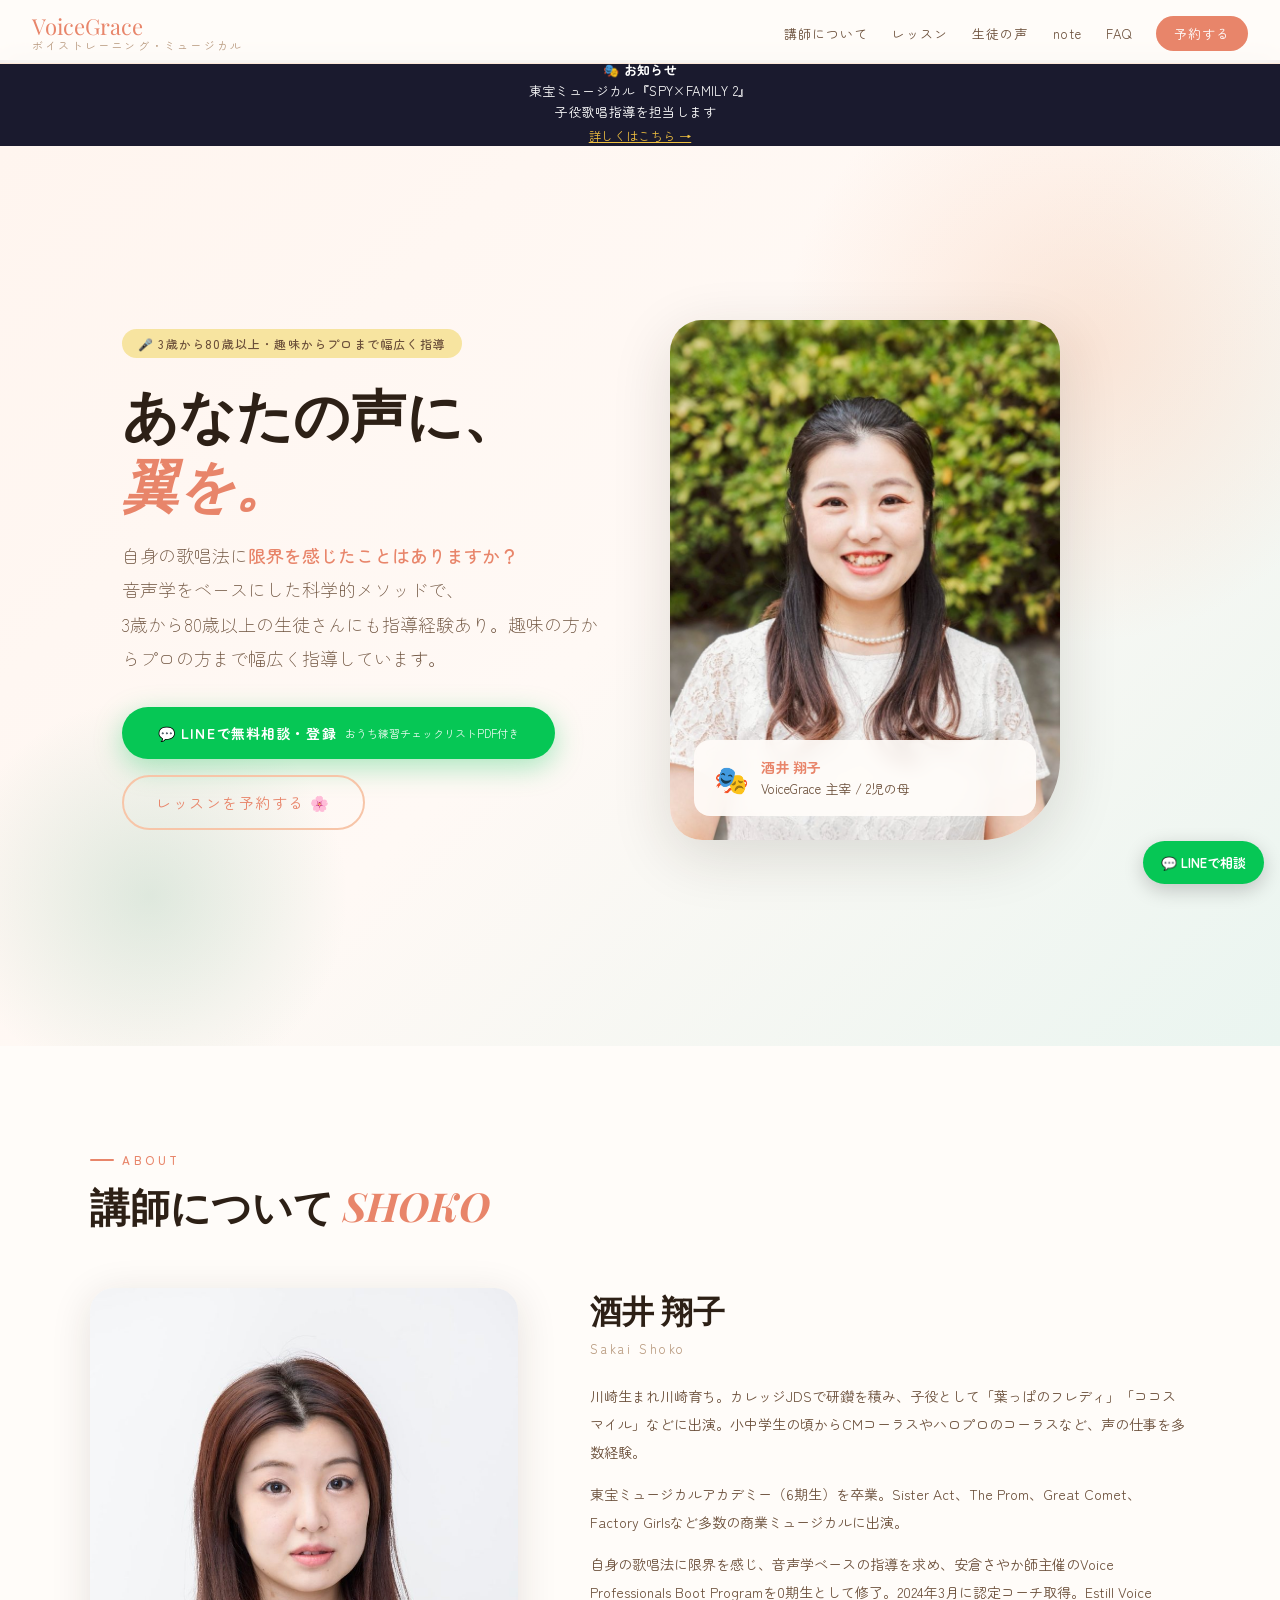
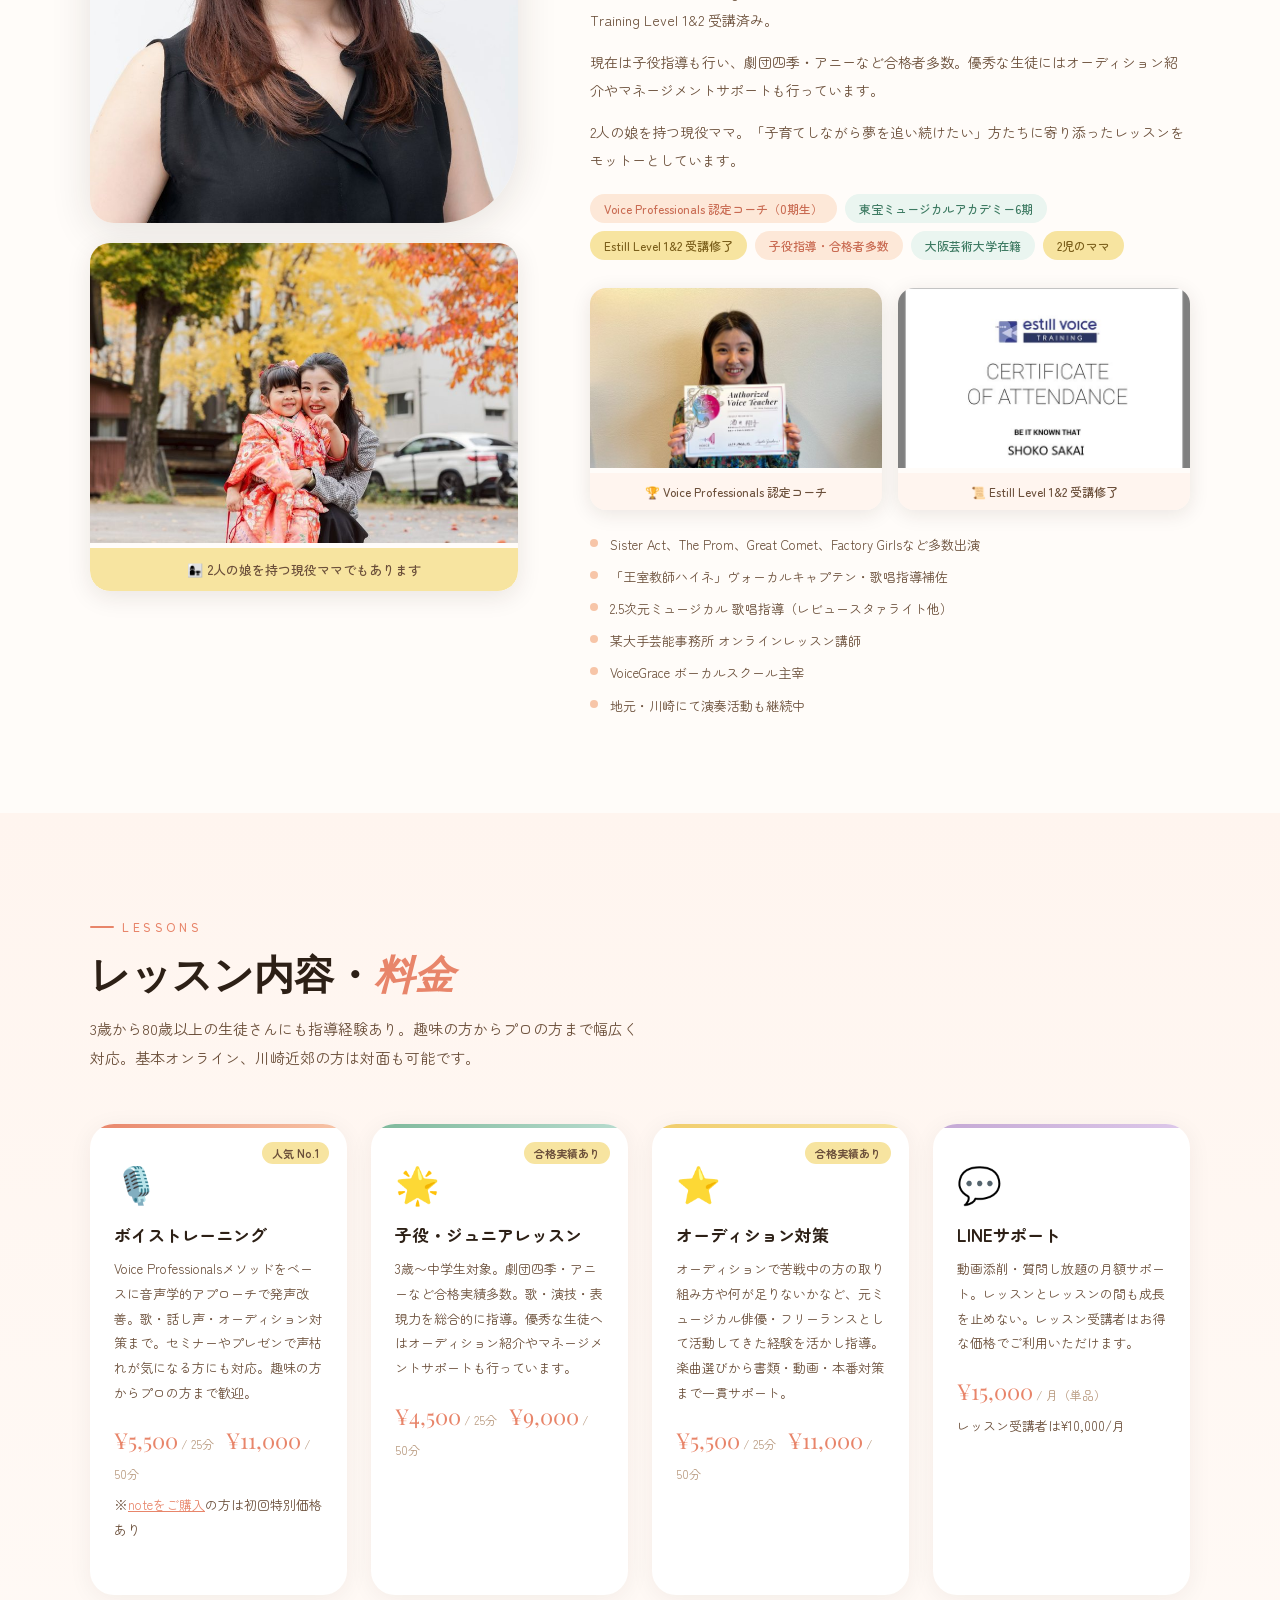
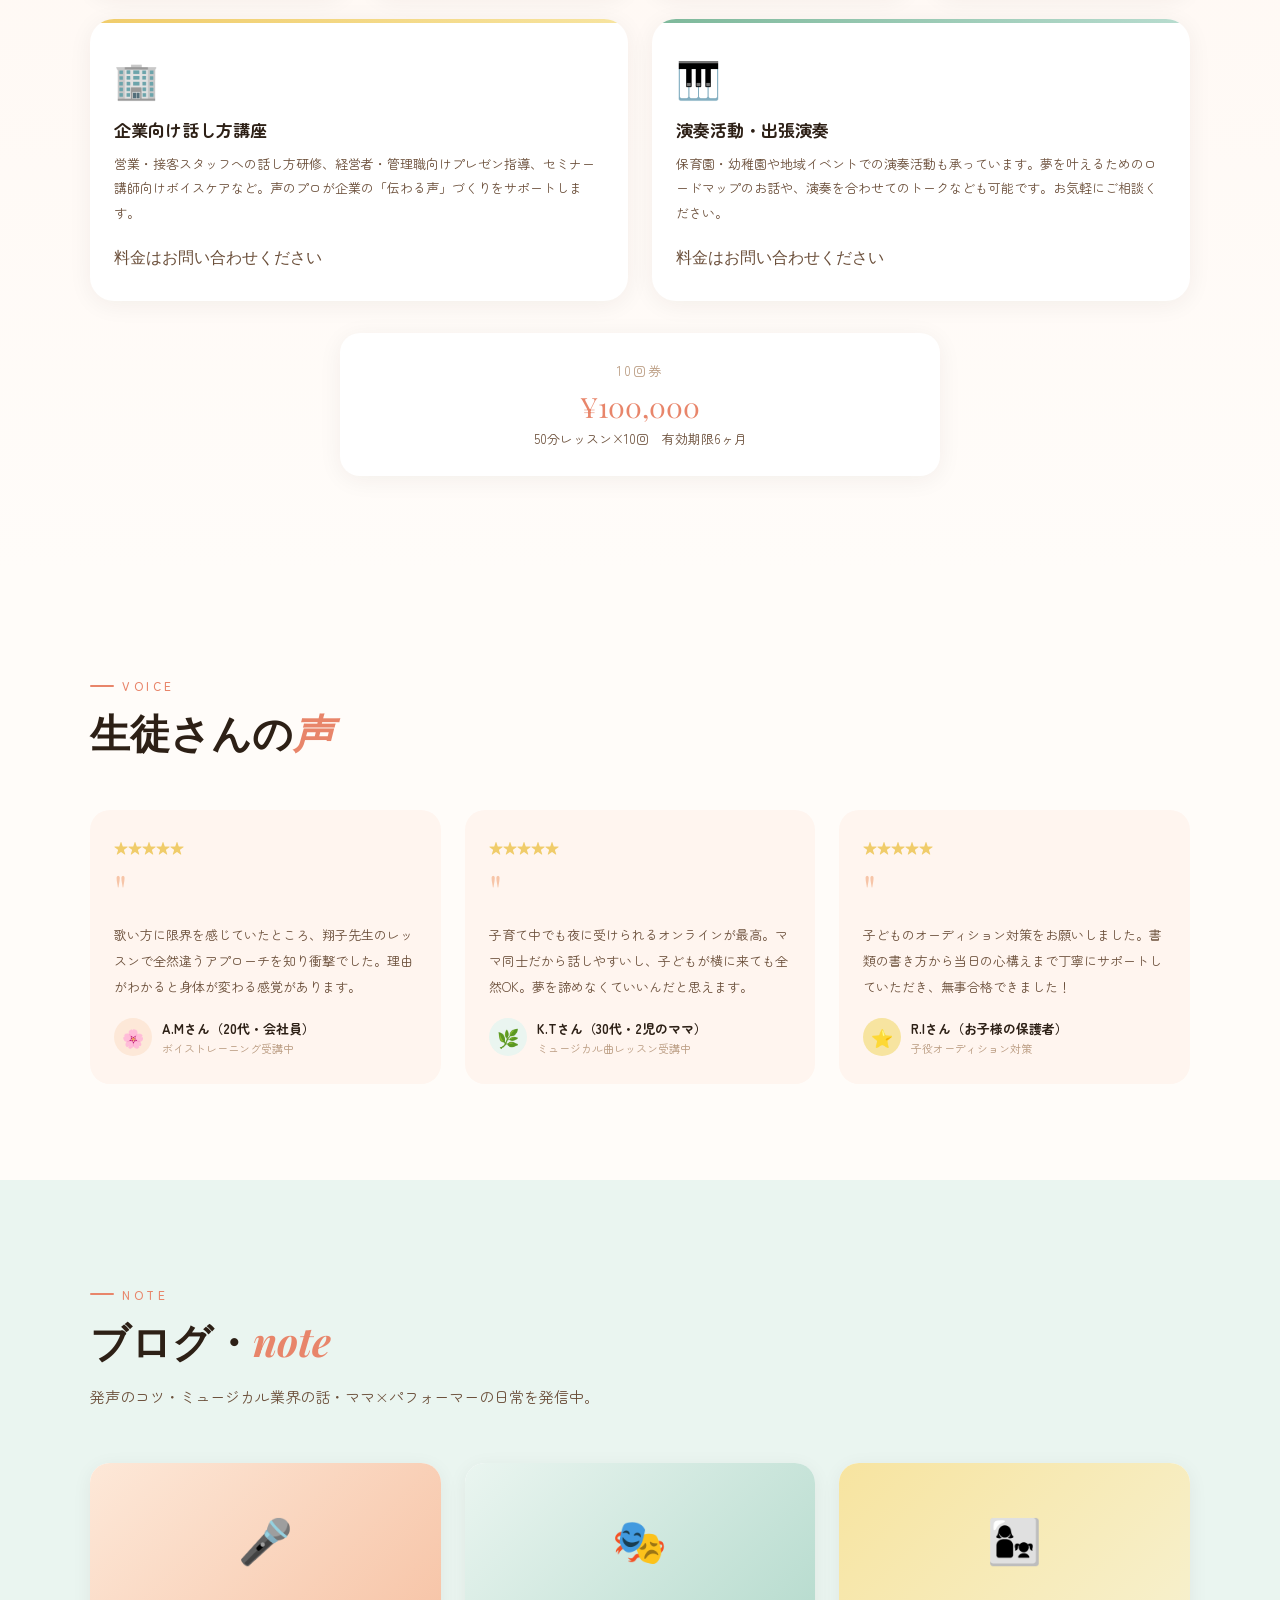
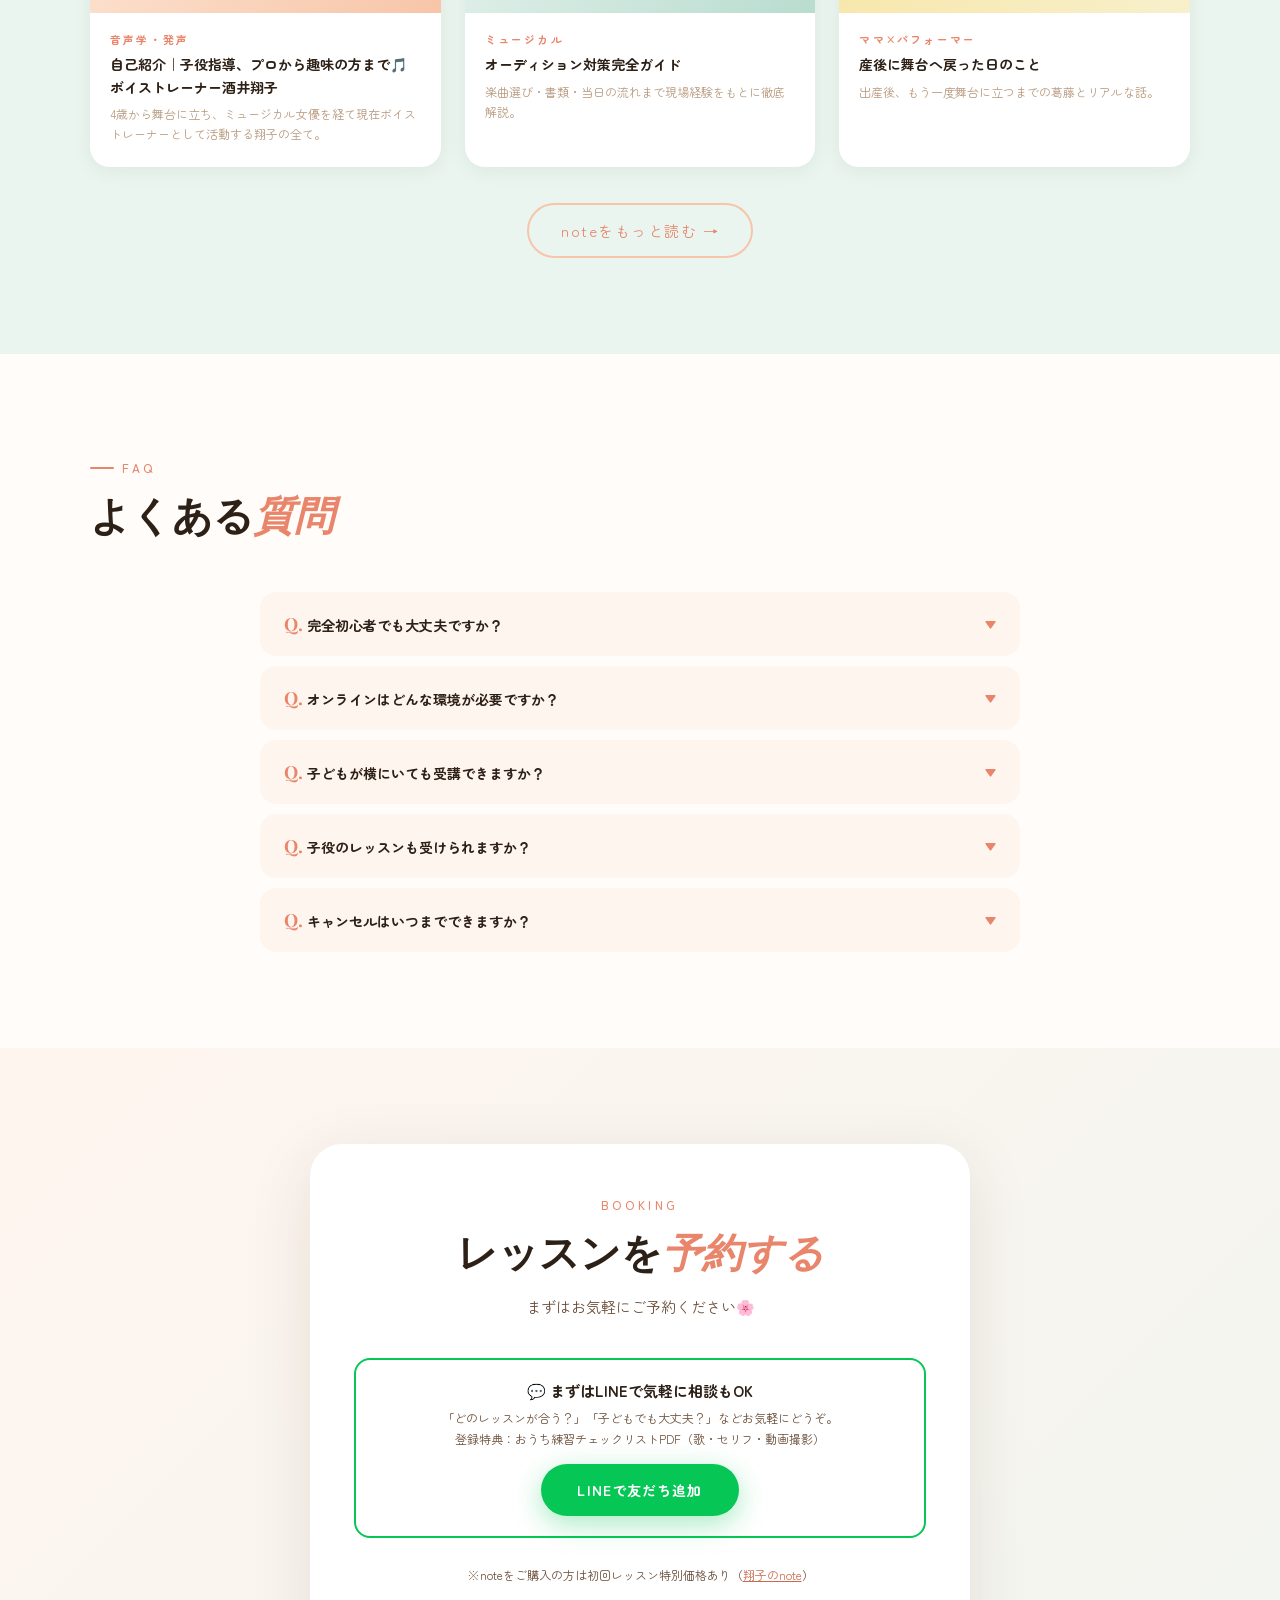
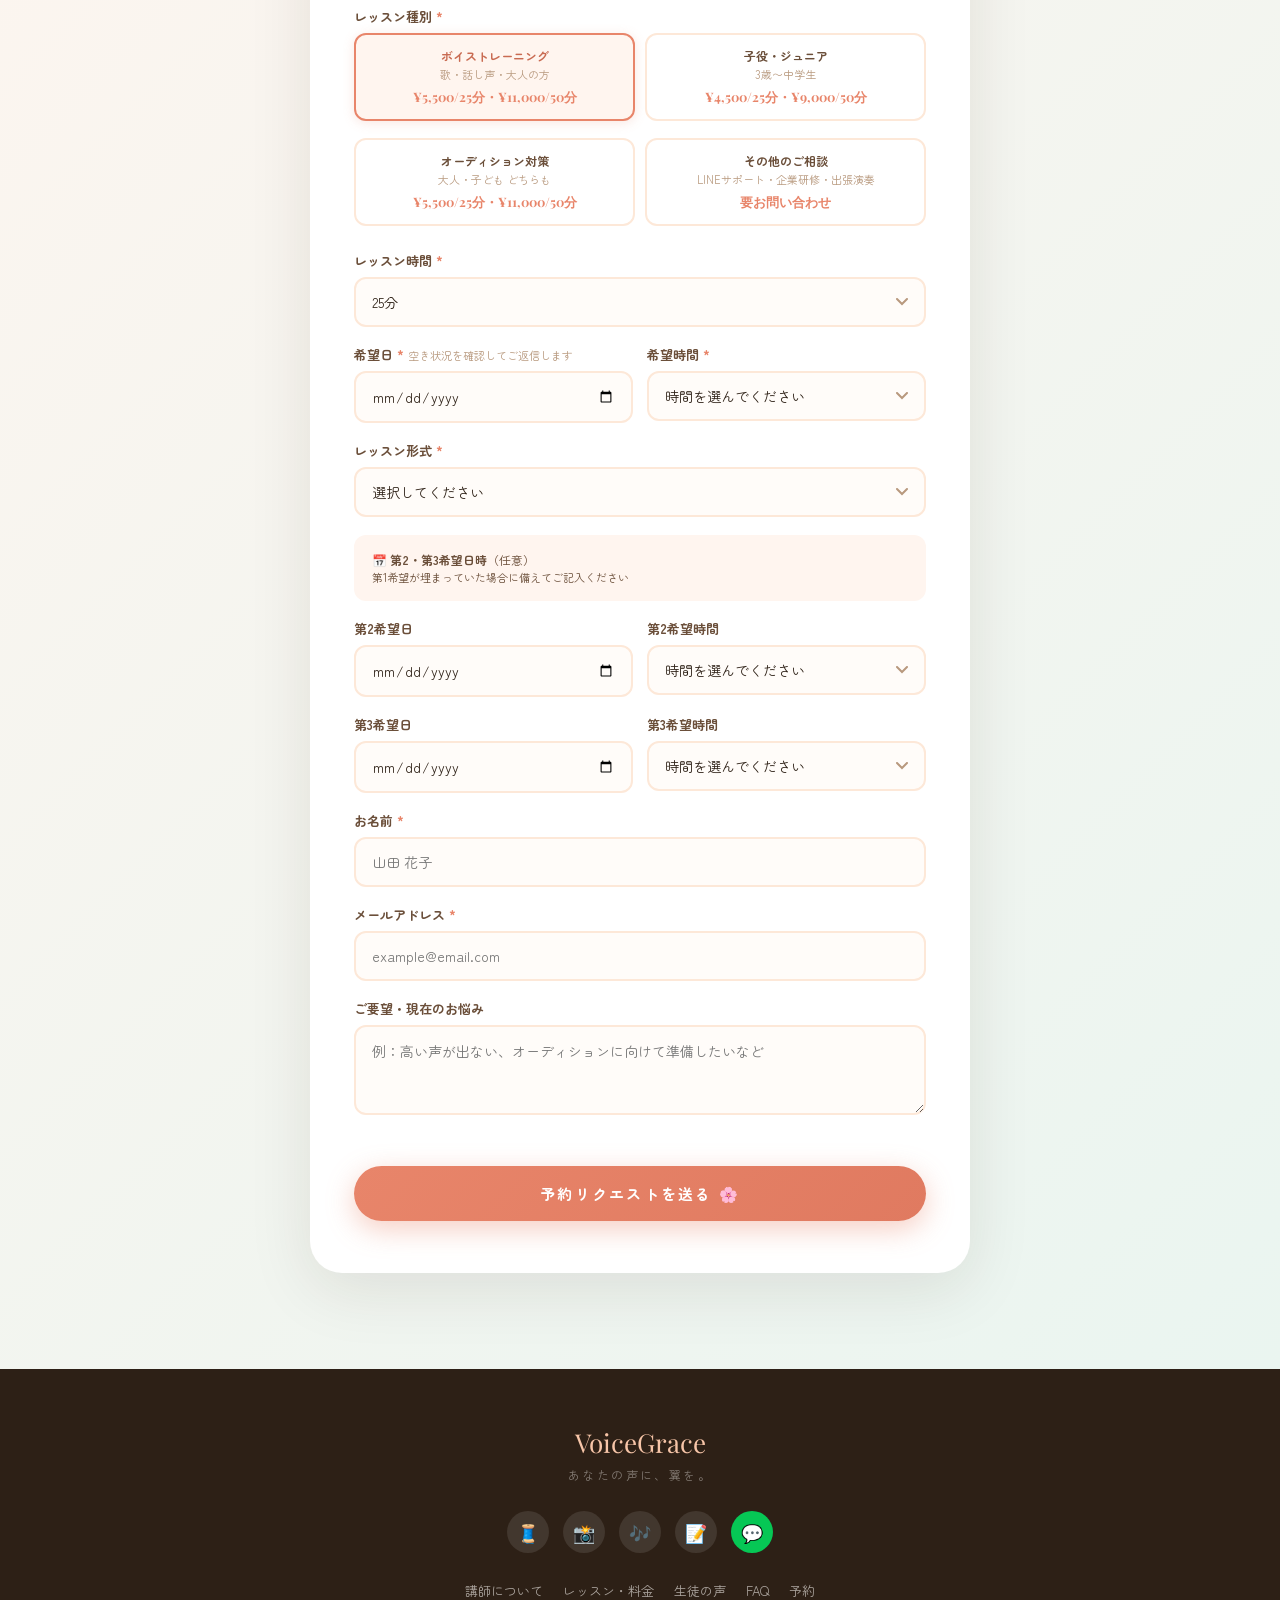
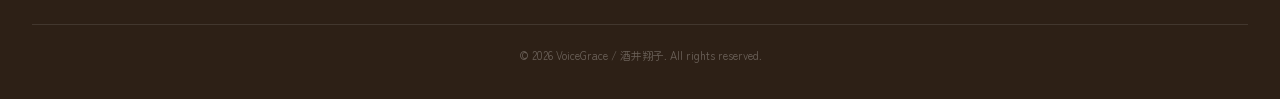
==== commit 9592f2f5: "予約フォームを日付指定式に変更、LINE導線を追加、メニューを4種に整理 Co-Authored-By: Claude Fable 5.1 <noreply@anthropic.com> Claude" ====
--- a/index.html
+++ b/index.html
@@ -12,7 +12,7 @@
   🎭 <strong>お知らせ</strong><br>
   東宝ミュージカル『SPY×FAMILY 2』<br>子役歌唱指導を担当します
   &nbsp;
-  <a href="https://note.com/shkski1102/n/nf8b1b13549e3" target="_blank" style="color: #f0c040; text-decoration: underline; font-size: 12px; display: block; margin-top: 4px;">詳しくはこちら →</a>
+  <a href="https://note.com/shkski1102/n/nfab8cd61ebae" target="_blank" style="color: #f0c040; text-decoration: underline; font-size: 12px; display: block; margin-top: 4px;">詳しくはこちら →</a>
 </div>
 <style>
 :root {
@@ -306,7 +306,15 @@
 .reveal { opacity:0; transform:translateY(28px); transition:opacity .7s ease,transform .7s ease; }
 .reveal.visible { opacity:1; transform:translateY(0); }
 @keyframes fadeUp { from{opacity:0;transform:translateY(22px)} to{opacity:1;transform:translateY(0)} }
-@media(max-width:480px){ section{padding:68px 20px;} nav{padding:0 20px;} }
+.btn-line { padding:16px 36px; background:#06C755; color:#fff; border-radius:40px; font-size:14px; font-weight:700; text-decoration:none; display:inline-flex; align-items:center; gap:8px; transition:all .3s; letter-spacing:.08em; box-shadow:0 8px 28px rgba(6,199,85,.35); }
+.btn-line:hover { transform:translateY(-2px); box-shadow:0 12px 32px rgba(6,199,85,.45); }
+.btn-line small { display:block; font-size:11px; font-weight:400; letter-spacing:0; opacity:.9; }
+.line-box { background:#fff; border:2px solid #06C755; border-radius:16px; padding:20px; margin-bottom:28px; text-align:center; }
+.line-box h4 { font-size:15px; color:var(--dark); margin-bottom:6px; }
+.line-box p { font-size:12px; color:var(--mid); line-height:1.8; margin-bottom:14px; }
+.line-float { position:fixed; right:16px; bottom:16px; z-index:98; background:#06C755; color:#fff; border-radius:40px; padding:12px 18px; font-size:13px; font-weight:700; text-decoration:none; box-shadow:0 6px 20px rgba(0,0,0,.2); display:flex; align-items:center; gap:6px; }
+.lt-grid.compact { grid-template-columns:repeat(2,1fr); }
+@media(max-width:480px){ section{padding:68px 20px;} nav{padding:0 20px;} .hero-buttons a{width:100%;text-align:center;justify-content:center;} }
 </style>
 </head>
 <body>
@@ -336,8 +344,8 @@
         3歳から80歳以上の生徒さんにも指導経験あり。趣味の方からプロの方まで幅広く指導しています。
       </p>
       <div class="hero-buttons">
-        <a href="#booking" class="btn-main">レッスンを予約する 🌸</a>
-        <a href="#lessons" class="btn-outline">レッスンを見る</a>
+        <a href="https://line.me/R/ti/p/@036bejox" target="_blank" class="btn-line">💬 LINEで無料相談・登録<small>おうち練習チェックリストPDF付き</small></a>
+        <a href="#booking" class="btn-outline">レッスンを予約する 🌸</a>
       </div>
     </div>
     <div class="hero-visual">
@@ -589,53 +597,37 @@
     <div class="section-label">Booking</div>
     <h2 class="section-title">レッスンを<em>予約する</em></h2>
     <p class="section-sub">まずはお気軽にご予約ください🌸</p>
-    <div style="background:var(--yellow);border-radius:16px;padding:16px 20px;margin-bottom:28px;text-align:center;font-size:13px;color:var(--mid);line-height:1.8;">
-      <strong>📝 noteをご購入の方へ特典あり</strong><br>
-      noteをご購入いただいた方は初回レッスン特別価格でご受講いただけます。<br>
-      <a href="https://note.com/shkski1102" target="_blank" style="color:var(--coral-dark);font-weight:700;text-decoration:underline;">翔子のnoteはこちら →</a>
-    </div>
+    <div class="line-box">
+      <h4>💬 まずはLINEで気軽に相談もOK</h4>
+      <p>「どのレッスンが合う？」「子どもでも大丈夫？」などお気軽にどうぞ。<br>登録特典：おうち練習チェックリストPDF（歌・セリフ・動画撮影）</p>
+      <a href="https://line.me/R/ti/p/@036bejox" target="_blank" class="btn-line">LINEで友だち追加</a>
+    </div>
+    <p style="font-size:12px;color:var(--mid);text-align:center;margin-bottom:24px;">※noteをご購入の方は初回レッスン特別価格あり（<a href="https://note.com/shkski1102" target="_blank" style="color:var(--coral-dark);text-decoration:underline;">翔子のnote</a>）</p>
     <div id="bForm">
       <div class="form-field">
         <label>レッスン種別<span class="req">*</span></label>
-        <div class="lt-grid">
-          <div class="lt-option"><input type="radio" name="lt" id="lt1" value="ボイストレーニング（25分）" checked><label for="lt1">ボイストレーニング<span class="lt-sub">25分</span><span class="lt-price">¥5,500</span></label></div>
-          <div class="lt-option"><input type="radio" name="lt" id="lt2" value="ボイストレーニング（50分）"><label for="lt2">ボイストレーニング<span class="lt-sub">50分</span><span class="lt-price">¥11,000</span></label></div>
-          <div class="lt-option"><input type="radio" name="lt" id="lt3" value="子役・ジュニアレッスン（25分）"><label for="lt3">子役・ジュニア<span class="lt-sub">25分 / 3歳〜中学生</span><span class="lt-price">¥4,500</span></label></div>
-          <div class="lt-option"><input type="radio" name="lt" id="lt4" value="子役・ジュニアレッスン（50分）"><label for="lt4">子役・ジュニア<span class="lt-sub">50分 / 3歳〜中学生</span><span class="lt-price">¥9,000</span></label></div>
-          <div class="lt-option"><input type="radio" name="lt" id="lt5" value="オーディション対策"><label for="lt5">オーディション対策<span class="lt-sub">合格実績あり</span><span class="lt-price">¥11,000/50分</span></label></div>
-          <div class="lt-option"><input type="radio" name="lt" id="lt6" value="LINEサポート"><label for="lt6">LINEサポート<span class="lt-sub">動画添削・質問し放題</span><span class="lt-price">¥10,000〜/月</span></label></div>
-          <div class="lt-option"><input type="radio" name="lt" id="lt7" value="企業向け話し方講座"><label for="lt7">企業向け話し方講座<span class="lt-sub">研修・プレゼン指導</span><span class="lt-price">要お問い合わせ</span></label></div>
-          <div class="lt-option"><input type="radio" name="lt" id="lt8" value="演奏活動・出張演奏"><label for="lt8">演奏活動・出張演奏<span class="lt-sub">保育園・地域イベント等</span><span class="lt-price">要お問い合わせ</span></label></div>
-        </div>
+        <div class="lt-grid compact">
+          <div class="lt-option"><input type="radio" name="lt" id="lt1" value="ボイストレーニング" checked onchange="onLtChange()"><label for="lt1">ボイストレーニング<span class="lt-sub">歌・話し声・大人の方</span><span class="lt-price">¥5,500/25分・¥11,000/50分</span></label></div>
+          <div class="lt-option"><input type="radio" name="lt" id="lt2" value="子役・ジュニアレッスン" onchange="onLtChange()"><label for="lt2">子役・ジュニア<span class="lt-sub">3歳〜中学生</span><span class="lt-price">¥4,500/25分・¥9,000/50分</span></label></div>
+          <div class="lt-option"><input type="radio" name="lt" id="lt3" value="オーディション対策" onchange="onLtChange()"><label for="lt3">オーディション対策<span class="lt-sub">大人・子ども どちらも</span><span class="lt-price">¥5,500/25分・¥11,000/50分</span></label></div>
+          <div class="lt-option"><input type="radio" name="lt" id="lt4" value="その他のご相談" onchange="onLtChange()"><label for="lt4">その他のご相談<span class="lt-sub">LINEサポート・企業研修・出張演奏</span><span class="lt-price">要お問い合わせ</span></label></div>
+        </div>
+      </div>
+      <div class="form-field" id="durField">
+        <label>レッスン時間<span class="req">*</span></label>
+        <select id="bDur">
+          <option value="25分">25分</option>
+          <option value="50分">50分</option>
+        </select>
       </div>
       <div class="date-row">
         <div class="form-field">
-          <label>希望日<span class="req">*</span></label>
-          <select id="bDate" onchange="updateTimeSlots()">
-            <option value="">選択してください</option>
-            <option value="4月6日（日）">4月6日（日）</option>
-            <option value="4月7日（月）">4月7日（月）</option>
-            <option value="4月8日（火）">4月8日（火）</option>
-            <option value="4月9日（水）">4月9日（水）</option>
-            <option value="4月10日（木）">4月10日（木）</option>
-            <option value="4月13日（日）">4月13日（日）</option>
-            <option value="4月14日（月）">4月14日（月）</option>
-            <option value="4月15日（火）">4月15日（火）</option>
-            <option value="4月16日（水）">4月16日（水）</option>
-            <option value="4月17日（木）">4月17日（木）</option>
-            <option value="4月20日（日）">4月20日（日）</option>
-            <option value="4月21日（月）">4月21日（月）</option>
-            <option value="4月22日（火）">4月22日（火）</option>
-            <option value="4月23日（水）">4月23日（水）</option>
-            <option value="4月27日（日）">4月27日（日）</option>
-            <option value="4月28日（月）">4月28日（月）</option>
-          </select>
+          <label>希望日<span class="req">*</span> <span style="font-size:11px;color:var(--light);font-weight:400;">空き状況を確認してご返信します</span></label>
+          <input type="date" id="bDate">
         </div>
         <div class="form-field">
           <label>希望時間<span class="req">*</span></label>
-          <select id="bTime">
-            <option value="">まず日付を選んでください</option>
-          </select>
+          <select id="bTime"></select>
         </div>
       </div>
 
@@ -656,62 +648,22 @@
       <div class="date-row">
         <div class="form-field">
           <label>第2希望日</label>
-          <select id="bDate2" onchange="updateTimeSlots2()">
-            <option value="">選択してください</option>
-            <option value="4月6日（日）">4月6日（日）</option>
-            <option value="4月7日（月）">4月7日（月）</option>
-            <option value="4月8日（火）">4月8日（火）</option>
-            <option value="4月9日（水）">4月9日（水）</option>
-            <option value="4月10日（木）">4月10日（木）</option>
-            <option value="4月13日（日）">4月13日（日）</option>
-            <option value="4月14日（月）">4月14日（月）</option>
-            <option value="4月15日（火）">4月15日（火）</option>
-            <option value="4月16日（水）">4月16日（水）</option>
-            <option value="4月17日（木）">4月17日（木）</option>
-            <option value="4月20日（日）">4月20日（日）</option>
-            <option value="4月21日（月）">4月21日（月）</option>
-            <option value="4月22日（火）">4月22日（火）</option>
-            <option value="4月23日（水）">4月23日（水）</option>
-            <option value="4月27日（日）">4月27日（日）</option>
-            <option value="4月28日（月）">4月28日（月）</option>
-          </select>
+          <input type="date" id="bDate2">
         </div>
         <div class="form-field">
           <label>第2希望時間</label>
-          <select id="bTime2">
-            <option value="">まず日付を選んでください</option>
-          </select>
+          <select id="bTime2"></select>
         </div>
       </div>
 
       <div class="date-row">
         <div class="form-field">
           <label>第3希望日</label>
-          <select id="bDate3" onchange="updateTimeSlots3()">
-            <option value="">選択してください</option>
-            <option value="4月6日（日）">4月6日（日）</option>
-            <option value="4月7日（月）">4月7日（月）</option>
-            <option value="4月8日（火）">4月8日（火）</option>
-            <option value="4月9日（水）">4月9日（水）</option>
-            <option value="4月10日（木）">4月10日（木）</option>
-            <option value="4月13日（日）">4月13日（日）</option>
-            <option value="4月14日（月）">4月14日（月）</option>
-            <option value="4月15日（火）">4月15日（火）</option>
-            <option value="4月16日（水）">4月16日（水）</option>
-            <option value="4月17日（木）">4月17日（木）</option>
-            <option value="4月20日（日）">4月20日（日）</option>
-            <option value="4月21日（月）">4月21日（月）</option>
-            <option value="4月22日（火）">4月22日（火）</option>
-            <option value="4月23日（水）">4月23日（水）</option>
-            <option value="4月27日（日）">4月27日（日）</option>
-            <option value="4月28日（月）">4月28日（月）</option>
-          </select>
+          <input type="date" id="bDate3">
         </div>
         <div class="form-field">
           <label>第3希望時間</label>
-          <select id="bTime3">
-            <option value="">まず日付を選んでください</option>
-          </select>
+          <select id="bTime3"></select>
         </div>
       </div>
       <div class="form-field"><label>お名前<span class="req">*</span></label><input type="text" id="bName" placeholder="山田 花子"></div>
@@ -722,7 +674,7 @@
     <div class="booking-success" id="bSuccess">
       <div class="success-emoji">🎉</div>
       <h3>予約リクエスト<em>完了！</em></h3>
-      <p>ご予約ありがとうございます。<br>確認メールをご確認ください。</p>
+      <p>ご予約リクエストありがとうございます。<br>空き状況を確認のうえ、2日以内にメールでご連絡します。</p>
       <div class="confirm-box" id="bConfirmBox"></div>
       <button class="btn-reset" onclick="resetBooking()">別の日程で予約する</button>
     </div>
@@ -737,6 +689,7 @@
     <a href="https://www.instagram.com/shoko.sakai.1102" target="_blank" class="sns-btn" title="Instagram（日常）">📸</a>
     <a href="https://www.instagram.com/shoko.sing1102" target="_blank" class="sns-btn" title="Instagram（歌唱動画）">🎶</a>
     <a href="https://note.com/shkski1102" target="_blank" class="sns-btn" title="note">📝</a>
+    <a href="https://line.me/R/ti/p/@036bejox" target="_blank" class="sns-btn" title="公式LINE" style="background:#06C755;">💬</a>
   </div>
   <div class="footer-links">
     <a href="#about">講師について</a>
@@ -745,76 +698,27 @@
     <a href="#faq">FAQ</a>
     <a href="#booking">予約</a>
   </div>
-  <p class="footer-copy">© 2025 VoiceGrace / 酒井翔子. All rights reserved.</p>
+  <p class="footer-copy">© 2026 VoiceGrace / 酒井翔子. All rights reserved.</p>
 </footer>
+<a href="https://line.me/R/ti/p/@036bejox" target="_blank" class="line-float">💬 LINEで相談</a>
 
 <script>
-const slots = {
-  "4月6日（日）": ["11:00", "12:00"],
-  "4月7日（月）": ["10:00", "11:00", "12:00", "14:00"],
-  "4月8日（火）": ["10:30"],
-  "4月9日（水）": ["09:30", "10:30", "11:30", "12:30", "13:30", "14:30"],
-  "4月10日（木）": ["09:30", "10:30", "11:30", "15:00"],
-  "4月13日（日）": ["09:30", "10:30", "11:30", "12:30", "13:30"],
-  "4月14日（月）": ["09:30", "10:30", "15:00", "16:00"],
-  "4月15日（火）": ["11:30", "12:30", "13:30"],
-  "4月16日（水）": ["10:30", "11:30", "12:30", "13:30", "14:30"],
-  "4月17日（木）": ["09:30", "10:30", "11:30", "12:30", "13:30", "14:30"],
-  "4月20日（日）": ["09:30", "10:30", "11:30", "12:30", "13:30", "14:30", "15:30"],
-  "4月21日（月）": ["12:00", "13:00", "14:00"],
-  "4月22日（火）": ["10:30", "11:30", "12:30", "13:30"],
-  "4月23日（水）": ["09:30", "10:30", "11:30", "12:30", "13:30", "14:30"],
-  "4月27日（日）": ["09:30", "10:30", "12:30", "13:30"],
-  "4月28日（月）": ["09:30", "10:30", "11:30", "12:30", "13:30", "14:30"],
-};
-
-function updateTimeSlots() {
-  const date = document.getElementById("bDate").value;
-  const timeSelect = document.getElementById("bTime");
-  timeSelect.innerHTML = "";
-  if (!date || !slots[date]) {
-    timeSelect.innerHTML = '<option value="">まず日付を選んでください</option>';
-    return;
-  }
-  timeSelect.innerHTML = '<option value="">時間を選んでください</option>';
-  slots[date].forEach(t => {
-    const opt = document.createElement("option");
-    opt.value = t; opt.textContent = t;
-    timeSelect.appendChild(opt);
+// 希望時間の候補（平日・休日共通、18:00まで）
+const TIMES=["09:30","10:00","10:30","11:00","11:30","12:00","12:30","13:00","13:30","14:00","14:30","15:00","15:30","16:00","16:30","17:00"];
+(function initBooking(){
+  const d=new Date(); d.setDate(d.getDate()+2);
+  const min=d.toISOString().slice(0,10);
+  ["bDate","bDate2","bDate3"].forEach(id=>{ document.getElementById(id).min=min; });
+  ["bTime","bTime2","bTime3"].forEach(id=>{
+    const sel=document.getElementById(id);
+    sel.innerHTML='<option value="">時間を選んでください</option>'+TIMES.map(t=>`<option value="${t}">${t}</option>`).join("");
   });
-}
-
-function updateTimeSlots2() {
-  const date = document.getElementById("bDate2").value;
-  const timeSelect = document.getElementById("bTime2");
-  timeSelect.innerHTML = "";
-  if (!date || !slots[date]) {
-    timeSelect.innerHTML = '<option value="">まず日付を選んでください</option>';
-    return;
-  }
-  timeSelect.innerHTML = '<option value="">時間を選んでください</option>';
-  slots[date].forEach(t => {
-    const opt = document.createElement("option");
-    opt.value = t; opt.textContent = t;
-    timeSelect.appendChild(opt);
-  });
-}
-
-function updateTimeSlots3() {
-  const date = document.getElementById("bDate3").value;
-  const timeSelect = document.getElementById("bTime3");
-  timeSelect.innerHTML = "";
-  if (!date || !slots[date]) {
-    timeSelect.innerHTML = '<option value="">まず日付を選んでください</option>';
-    return;
-  }
-  timeSelect.innerHTML = '<option value="">時間を選んでください</option>';
-  slots[date].forEach(t => {
-    const opt = document.createElement("option");
-    opt.value = t; opt.textContent = t;
-    timeSelect.appendChild(opt);
-  });
-}
+})();
+function onLtChange(){
+  const lt=document.querySelector("input[name=lt]:checked")?.value||"";
+  document.getElementById("durField").style.display = (lt==="その他のご相談") ? "none" : "block";
+}
+function fmtDate(v){ if(!v) return ""; return new Date(v+"T00:00:00").toLocaleDateString("ja-JP",{month:"long",day:"numeric",weekday:"short"}); }
 
 function toggleMenu(){
   const l = document.querySelector(".nav-links");
@@ -834,7 +738,8 @@
   const email=document.getElementById("bEmail").value.trim();
   const date=document.getElementById("bDate").value;
   const time=document.getElementById("bTime").value;
-  const lt=document.querySelector("input[name=lt]:checked")?.value||"";
+  const ltBase=document.querySelector("input[name=lt]:checked")?.value||"";
+  const lt = ltBase==="その他のご相談" ? ltBase : ltBase+"（"+document.getElementById("bDur").value+"）";
   const note=document.getElementById("bNote").value;
   const fmt2check = document.getElementById("bFormat").value; if(!name||!email||!date||!time||!fmt2check){ alert("お名前、メールアドレス、希望日、希望時間、レッスン形式は必須です。"); return; }
 
@@ -849,15 +754,15 @@
       body: JSON.stringify({
         name, email, lessonType: lt,
         format: document.getElementById("bFormat").value,
-        "第1希望": date + " " + time,
-        "第2希望": document.getElementById("bDate2").value + " " + document.getElementById("bTime2").value,
-        "第3希望": document.getElementById("bDate3").value + " " + document.getElementById("bTime3").value,
+        "第1希望": fmtDate(date) + " " + time,
+        "第2希望": fmtDate(document.getElementById("bDate2").value) + " " + document.getElementById("bTime2").value,
+        "第3希望": fmtDate(document.getElementById("bDate3").value) + " " + document.getElementById("bTime3").value,
         message: note
       })
     });
 
     if (res.ok) {
-      const fmt=new Date(date+"T00:00:00").toLocaleDateString("ja-JP",{year:"numeric",month:"long",day:"numeric",weekday:"short"});
+      const fmt=fmtDate(date);
       document.getElementById("bConfirmBox").innerHTML=`
         <div class="confirm-row"><span class="ck">お名前</span><span class="cv">${name}</span></div>
         <div class="confirm-row"><span class="ck">レッスン</span><span class="cv">${lt}</span></div>
@@ -868,20 +773,19 @@
       document.getElementById("bSuccess").style.display="block";
       window.scrollTo({top:document.getElementById("booking").offsetTop-80,behavior:"smooth"});
     } else {
-      alert("送信に失敗しました。お手数ですがLINEよりお問い合わせください。");
+      alert("送信に失敗しました。お手数ですがLINEよりお問い合わせください。"); window.open("https://line.me/R/ti/p/@036bejox","_blank");
       btn.textContent = "予約リクエストを送る 🌸";
       btn.disabled = false;
     }
   } catch(e) {
-    alert("送信に失敗しました。お手数ですがLINEよりお問い合わせください。");
+    alert("送信に失敗しました。お手数ですがLINEよりお問い合わせください。"); window.open("https://line.me/R/ti/p/@036bejox","_blank");
     btn.textContent = "予約リクエストを送る 🌸";
     btn.disabled = false;
   }
 }
 
 function resetBooking(){
-  ["bName","bEmail","bDate","bNote"].forEach(id=>document.getElementById(id).value="");
-  document.getElementById("bTime").value="";
+  ["bName","bEmail","bDate","bDate2","bDate3","bNote","bTime","bTime2","bTime3"].forEach(id=>document.getElementById(id).value="");
   document.getElementById("bForm").style.display="block";
   document.getElementById("bSuccess").style.display="none";
 }
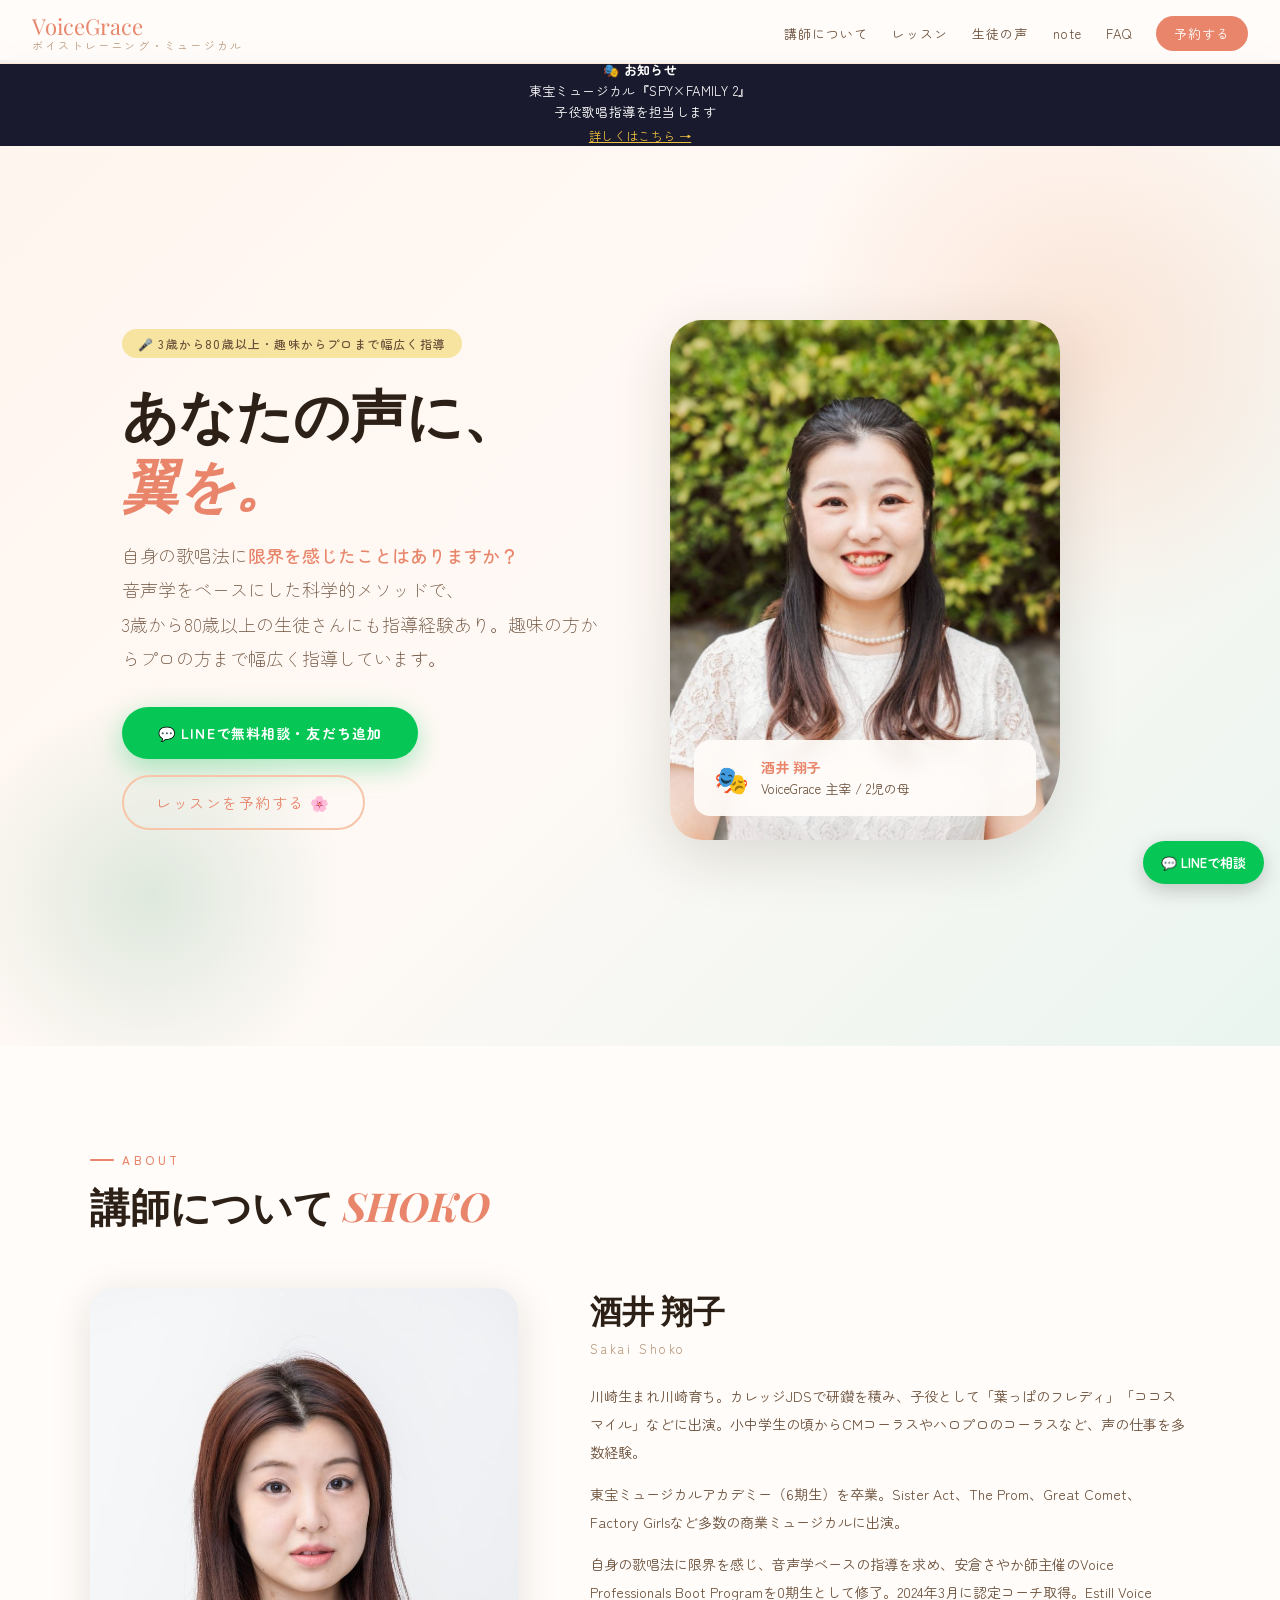
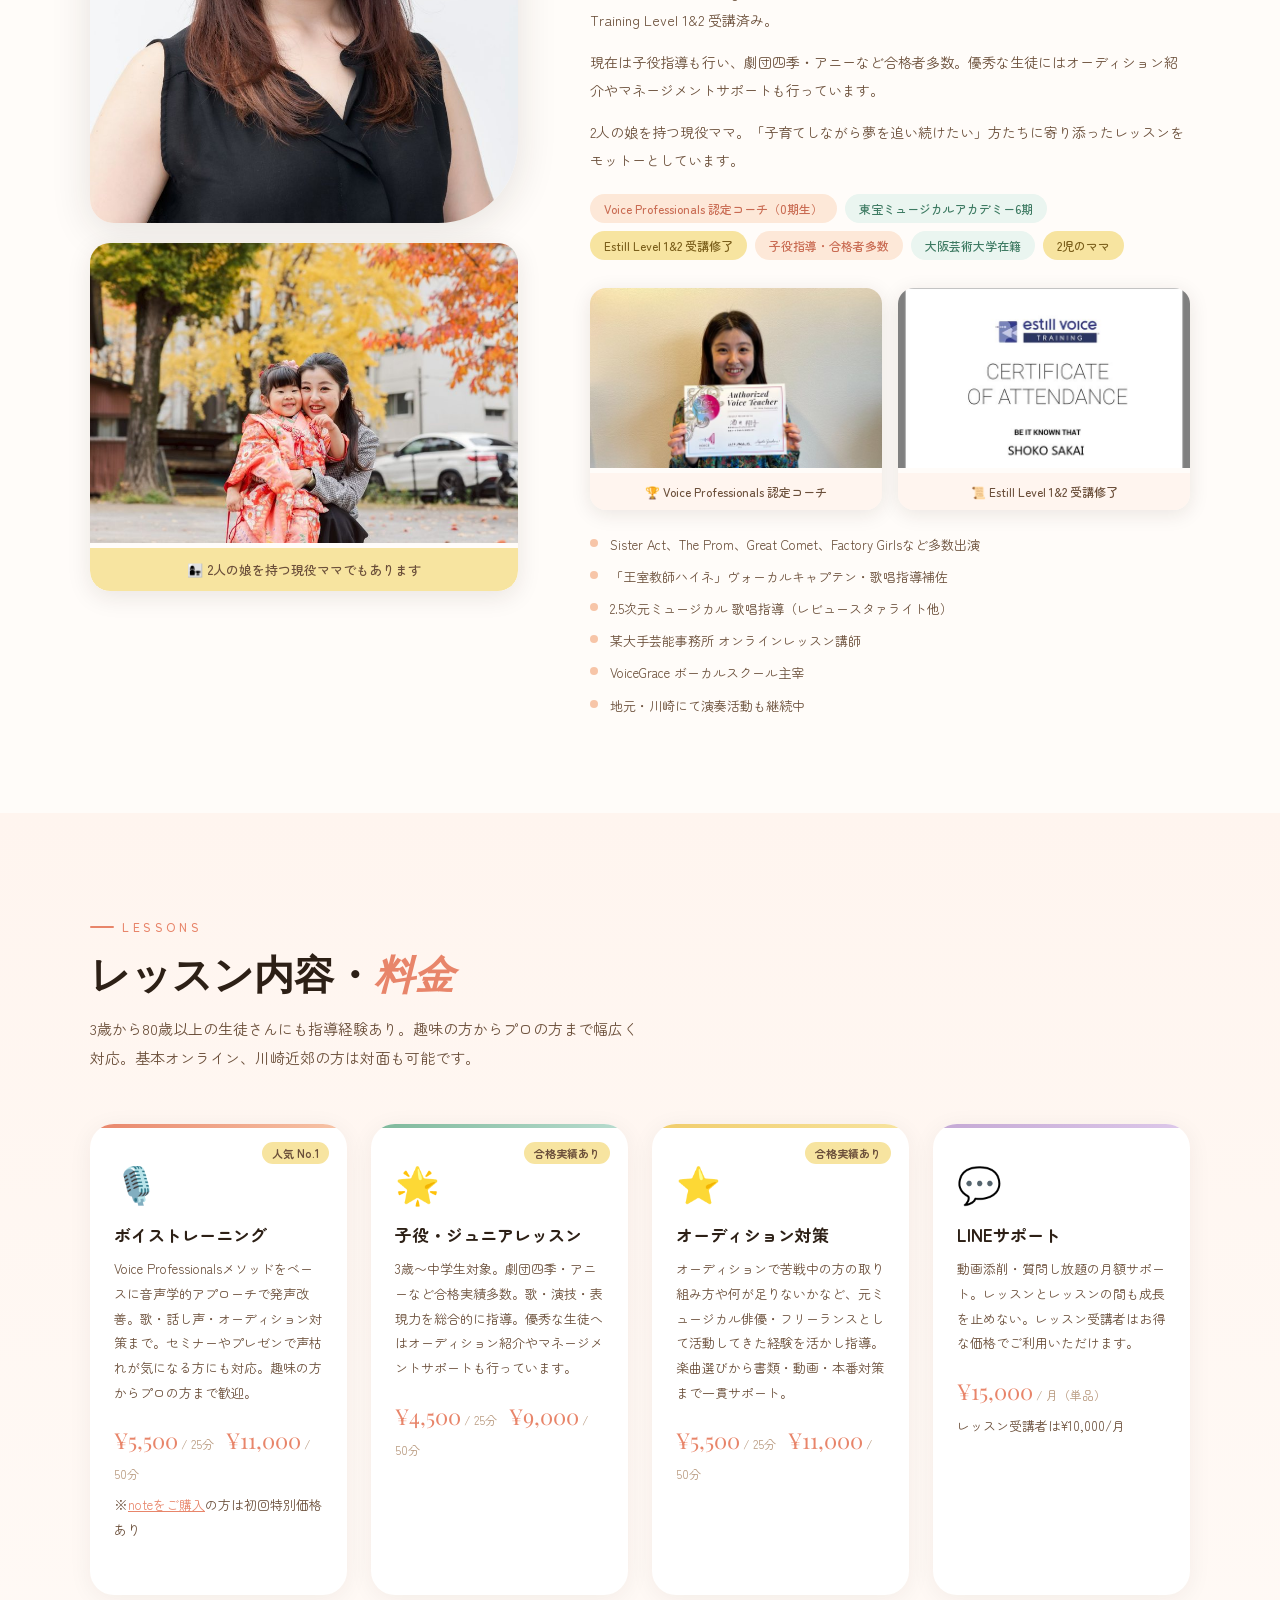
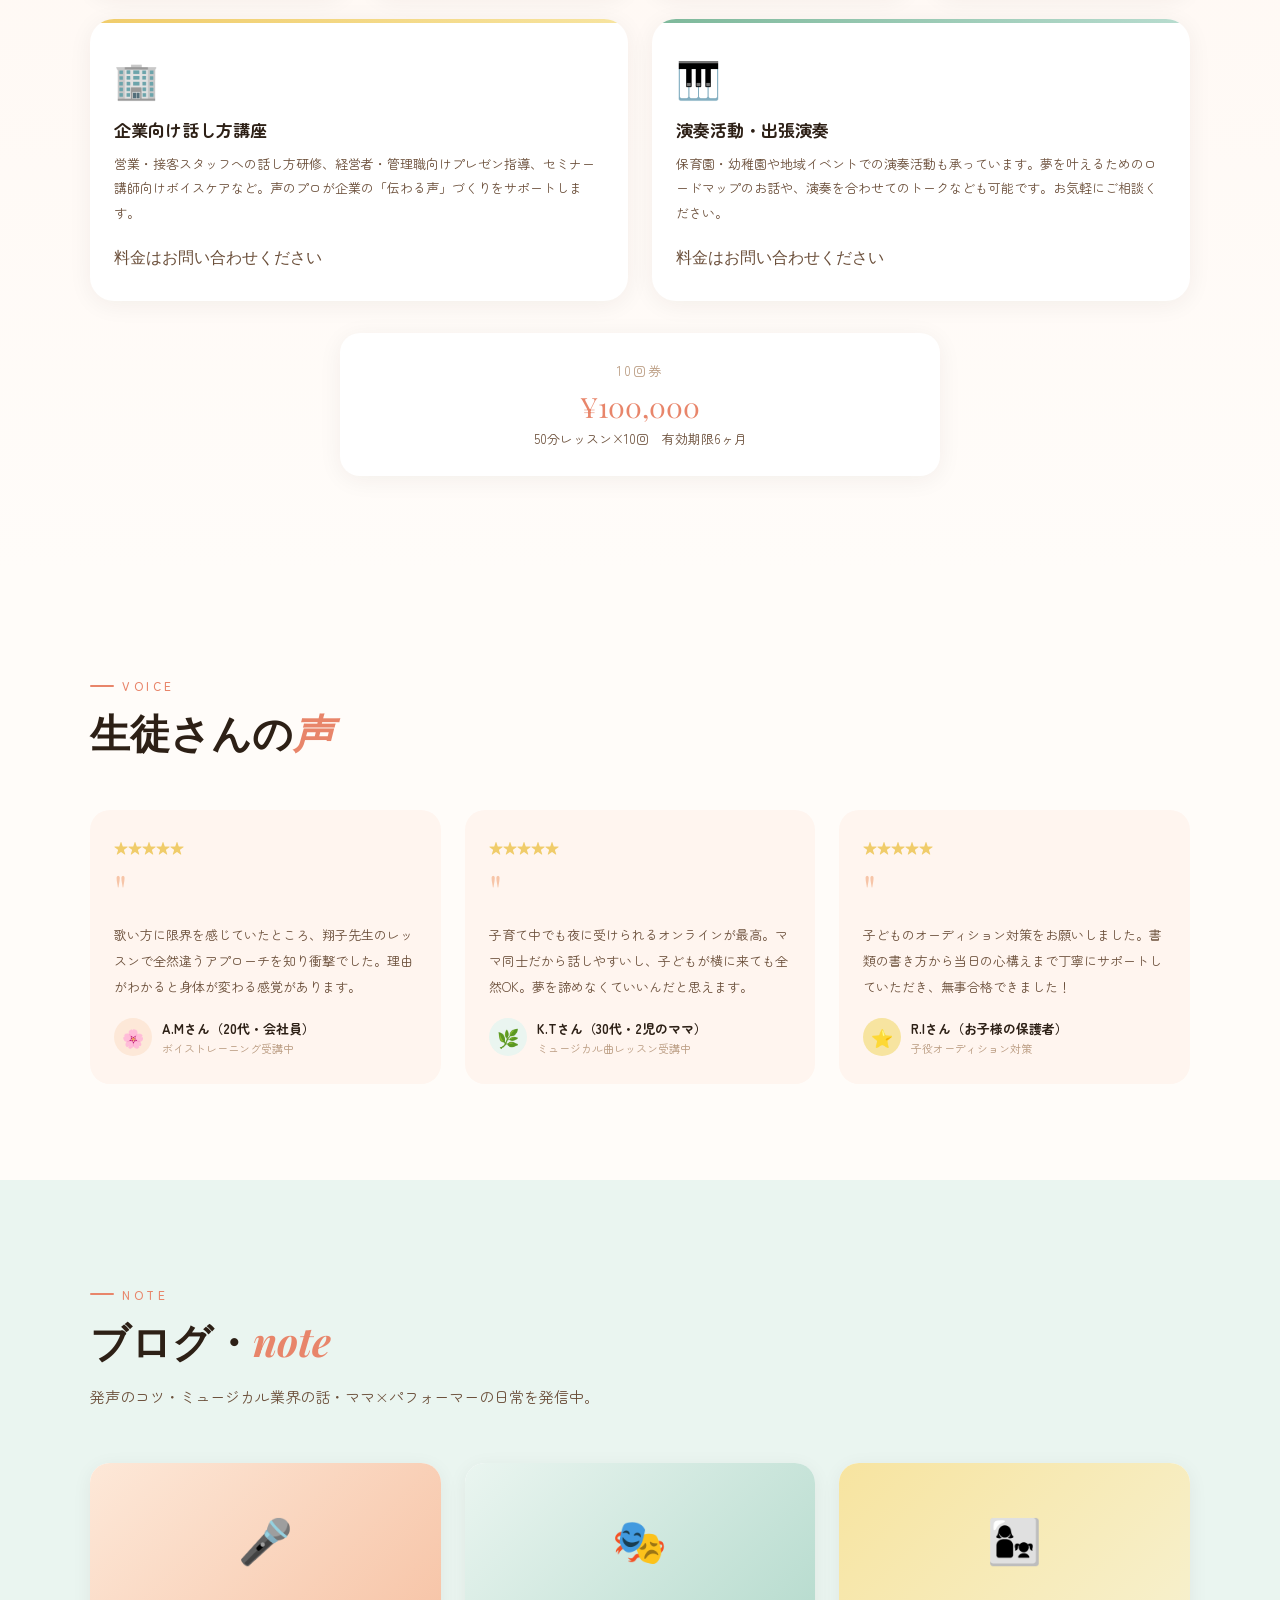
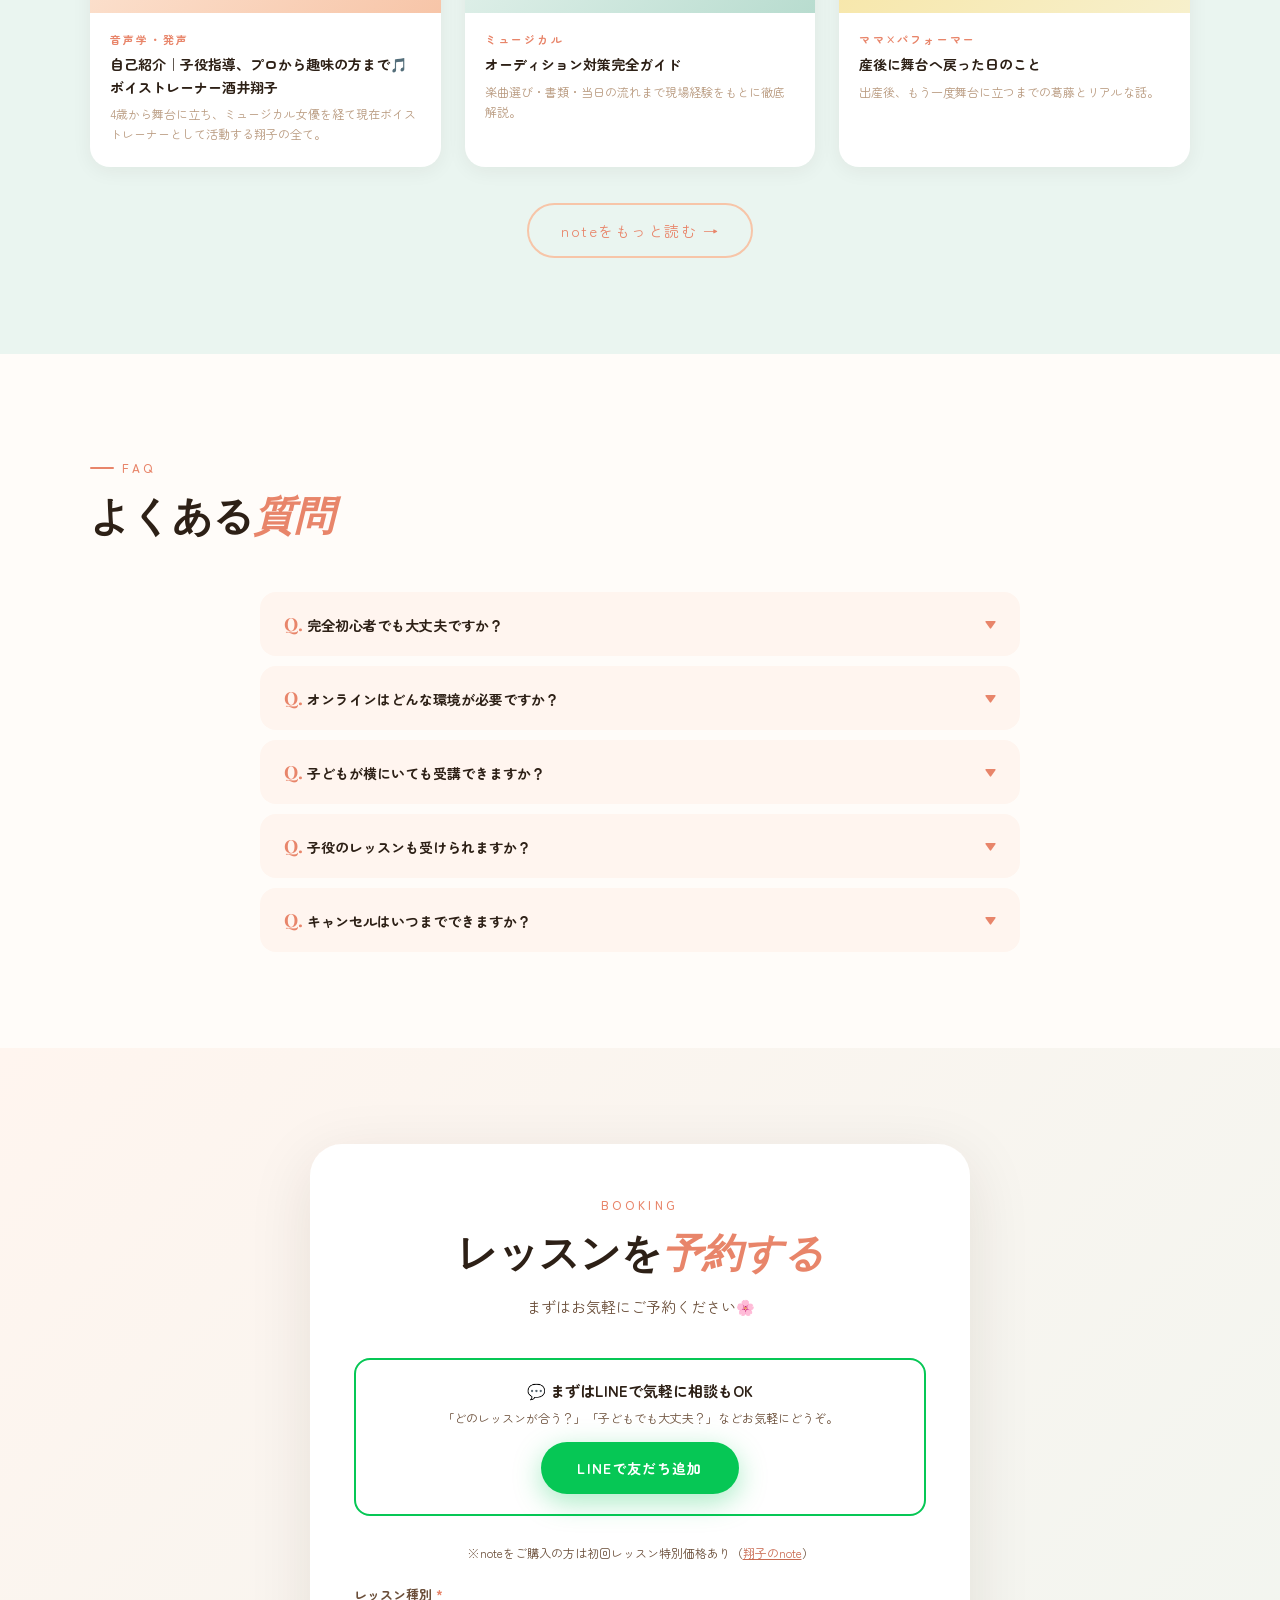
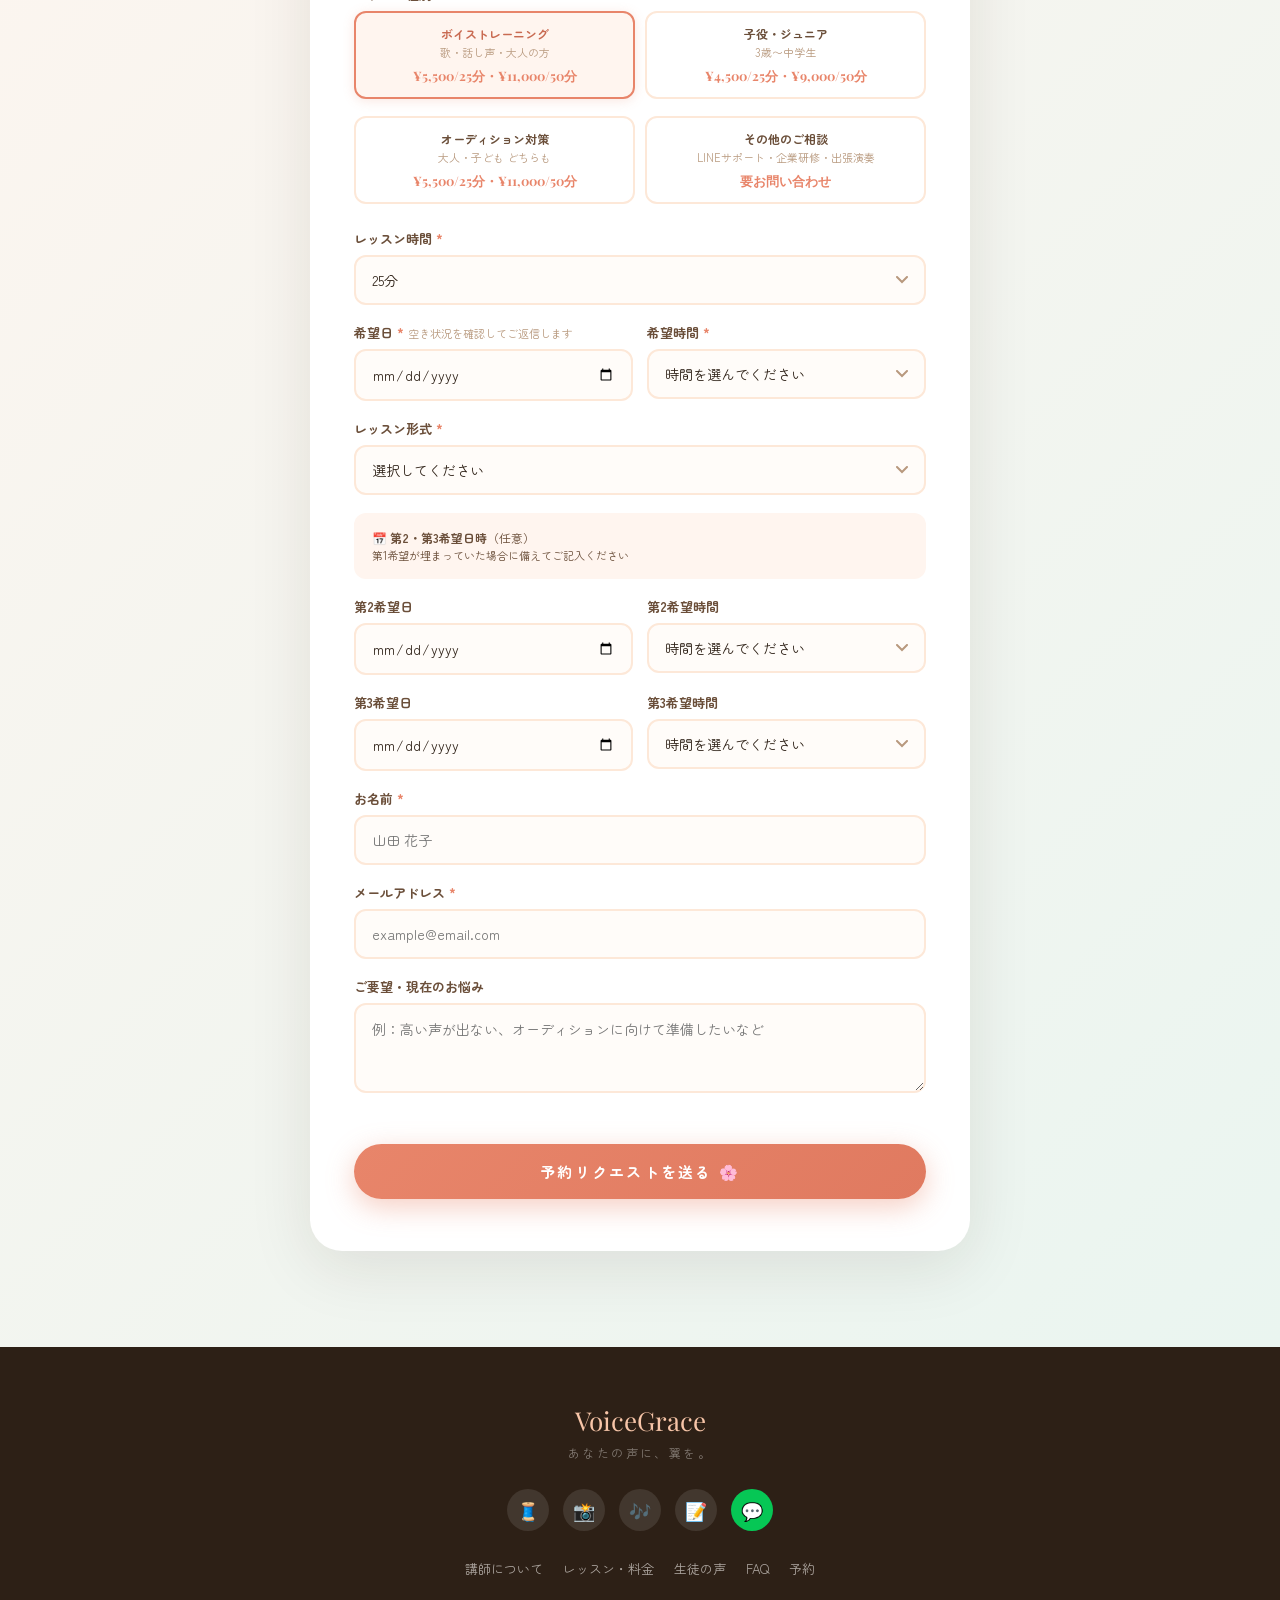
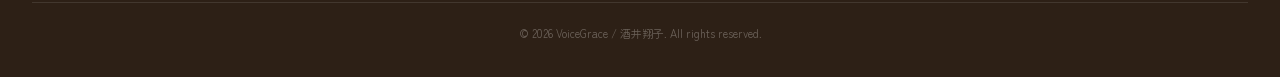
==== commit aef9b120: "LINE特典PDFの記載を削除 Co-Authored-By: Claude Fable 5.1 <noreply@anthropic.com> Claude-Session: https://cla" ====
--- a/index.html
+++ b/index.html
@@ -344,7 +344,7 @@
         3歳から80歳以上の生徒さんにも指導経験あり。趣味の方からプロの方まで幅広く指導しています。
       </p>
       <div class="hero-buttons">
-        <a href="https://line.me/R/ti/p/@036bejox" target="_blank" class="btn-line">💬 LINEで無料相談・登録<small>おうち練習チェックリストPDF付き</small></a>
+        <a href="https://line.me/R/ti/p/@036bejox" target="_blank" class="btn-line">💬 LINEで無料相談・友だち追加</a>
         <a href="#booking" class="btn-outline">レッスンを予約する 🌸</a>
       </div>
     </div>
@@ -599,7 +599,7 @@
     <p class="section-sub">まずはお気軽にご予約ください🌸</p>
     <div class="line-box">
       <h4>💬 まずはLINEで気軽に相談もOK</h4>
-      <p>「どのレッスンが合う？」「子どもでも大丈夫？」などお気軽にどうぞ。<br>登録特典：おうち練習チェックリストPDF（歌・セリフ・動画撮影）</p>
+      <p>「どのレッスンが合う？」「子どもでも大丈夫？」などお気軽にどうぞ。</p>
       <a href="https://line.me/R/ti/p/@036bejox" target="_blank" class="btn-line">LINEで友だち追加</a>
     </div>
     <p style="font-size:12px;color:var(--mid);text-align:center;margin-bottom:24px;">※noteをご購入の方は初回レッスン特別価格あり（<a href="https://note.com/shkski1102" target="_blank" style="color:var(--coral-dark);text-decoration:underline;">翔子のnote</a>）</p>
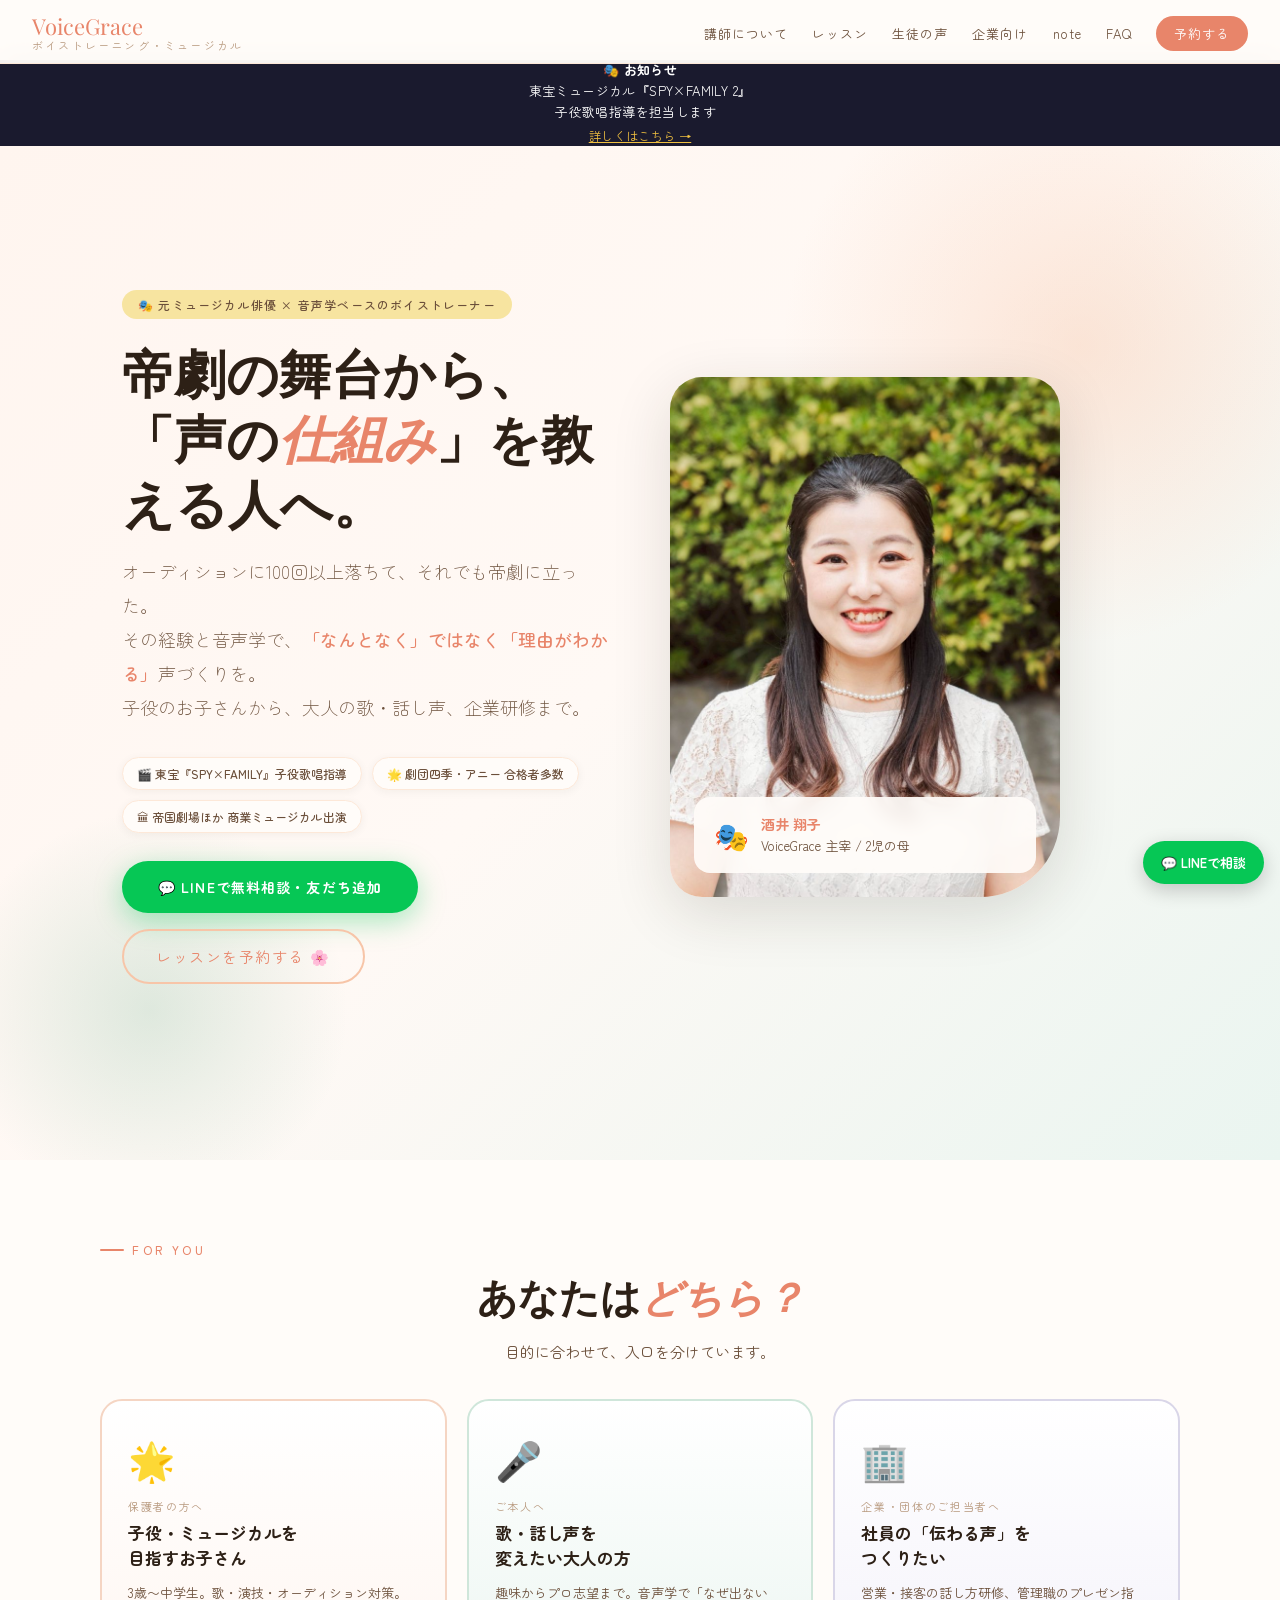
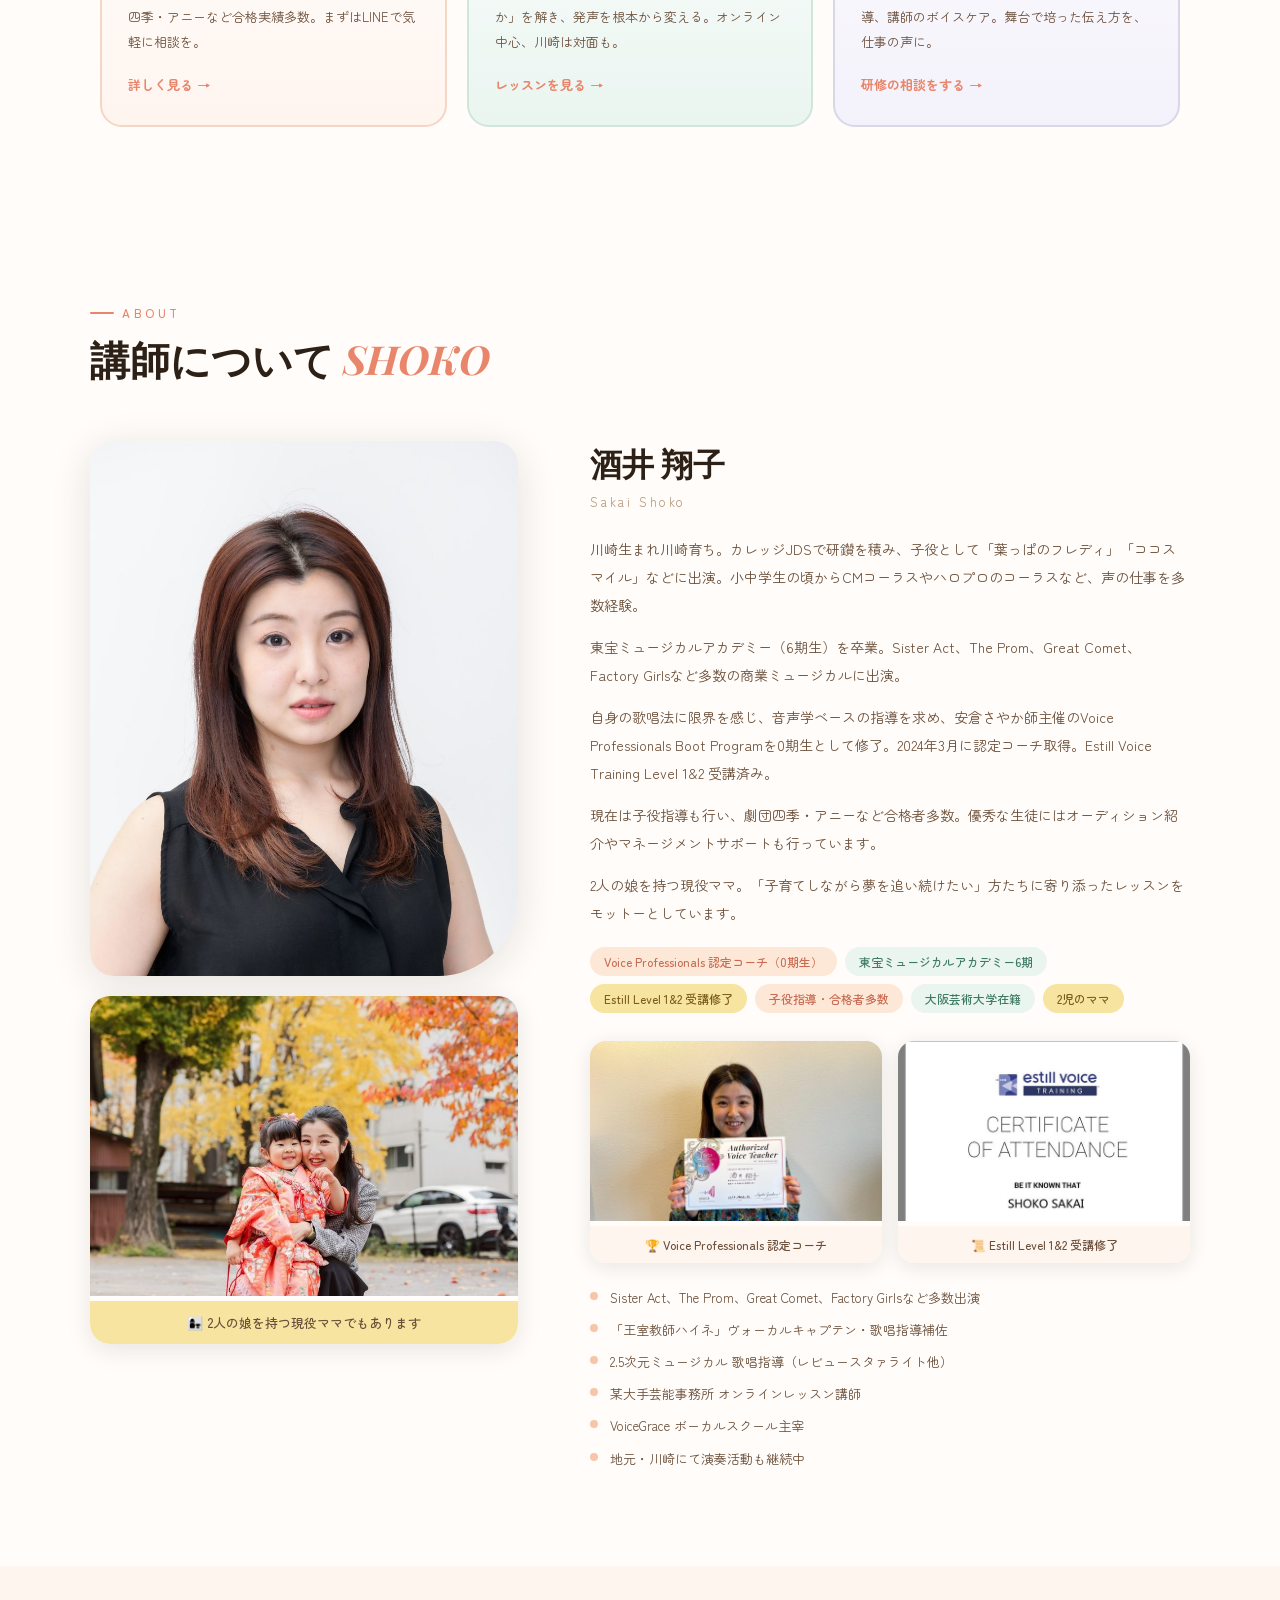
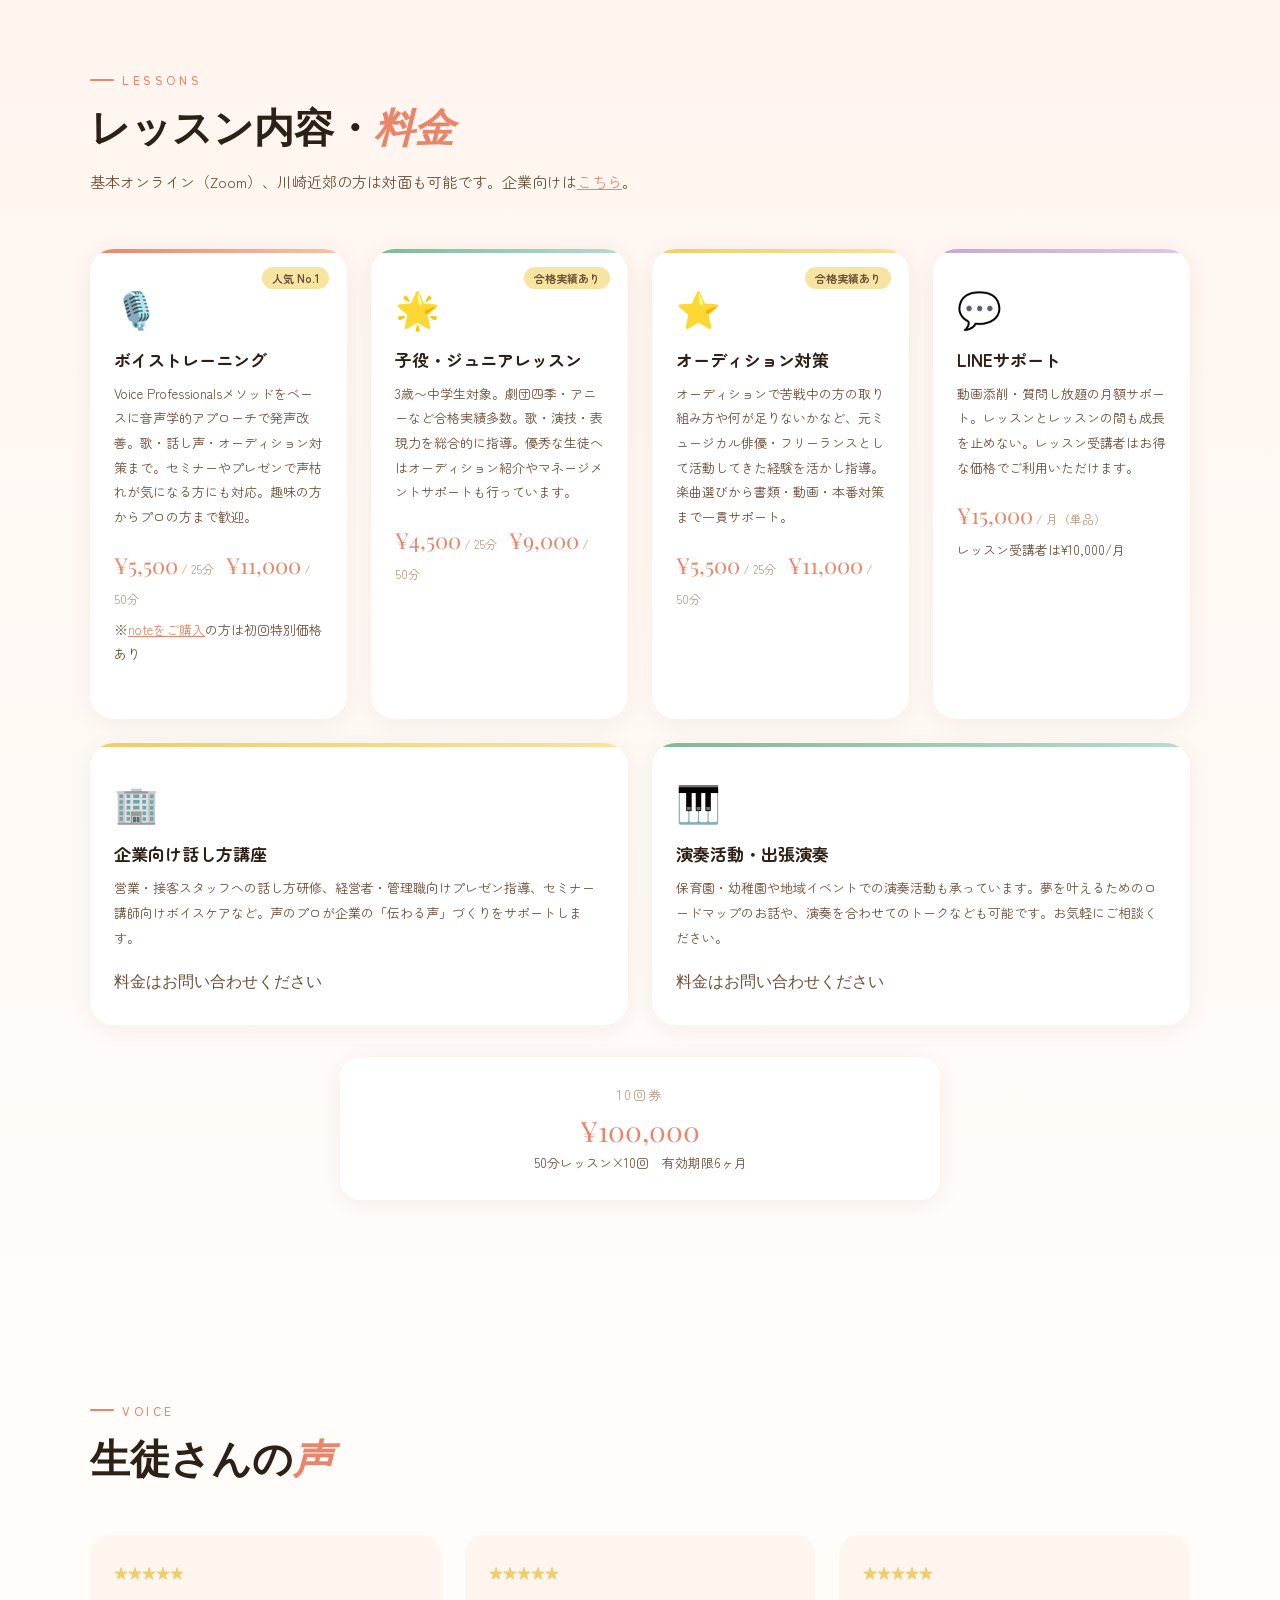
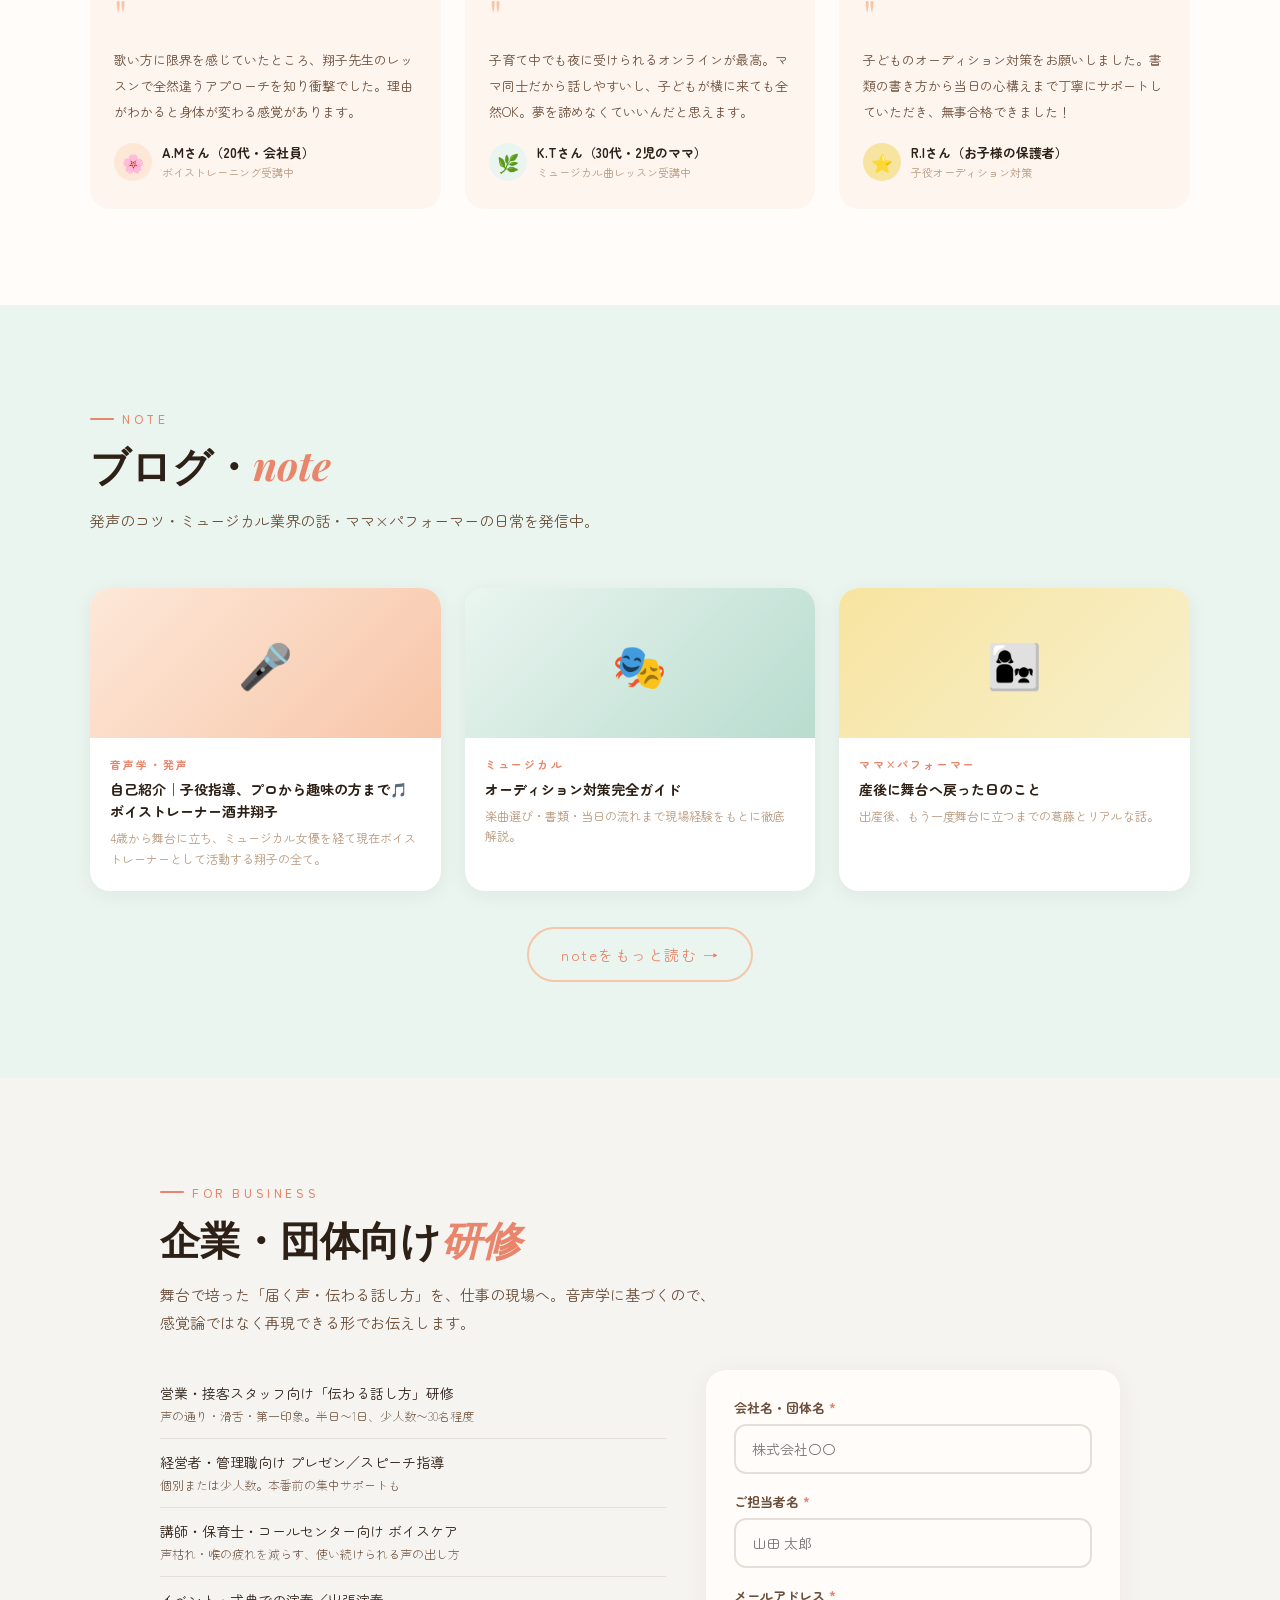
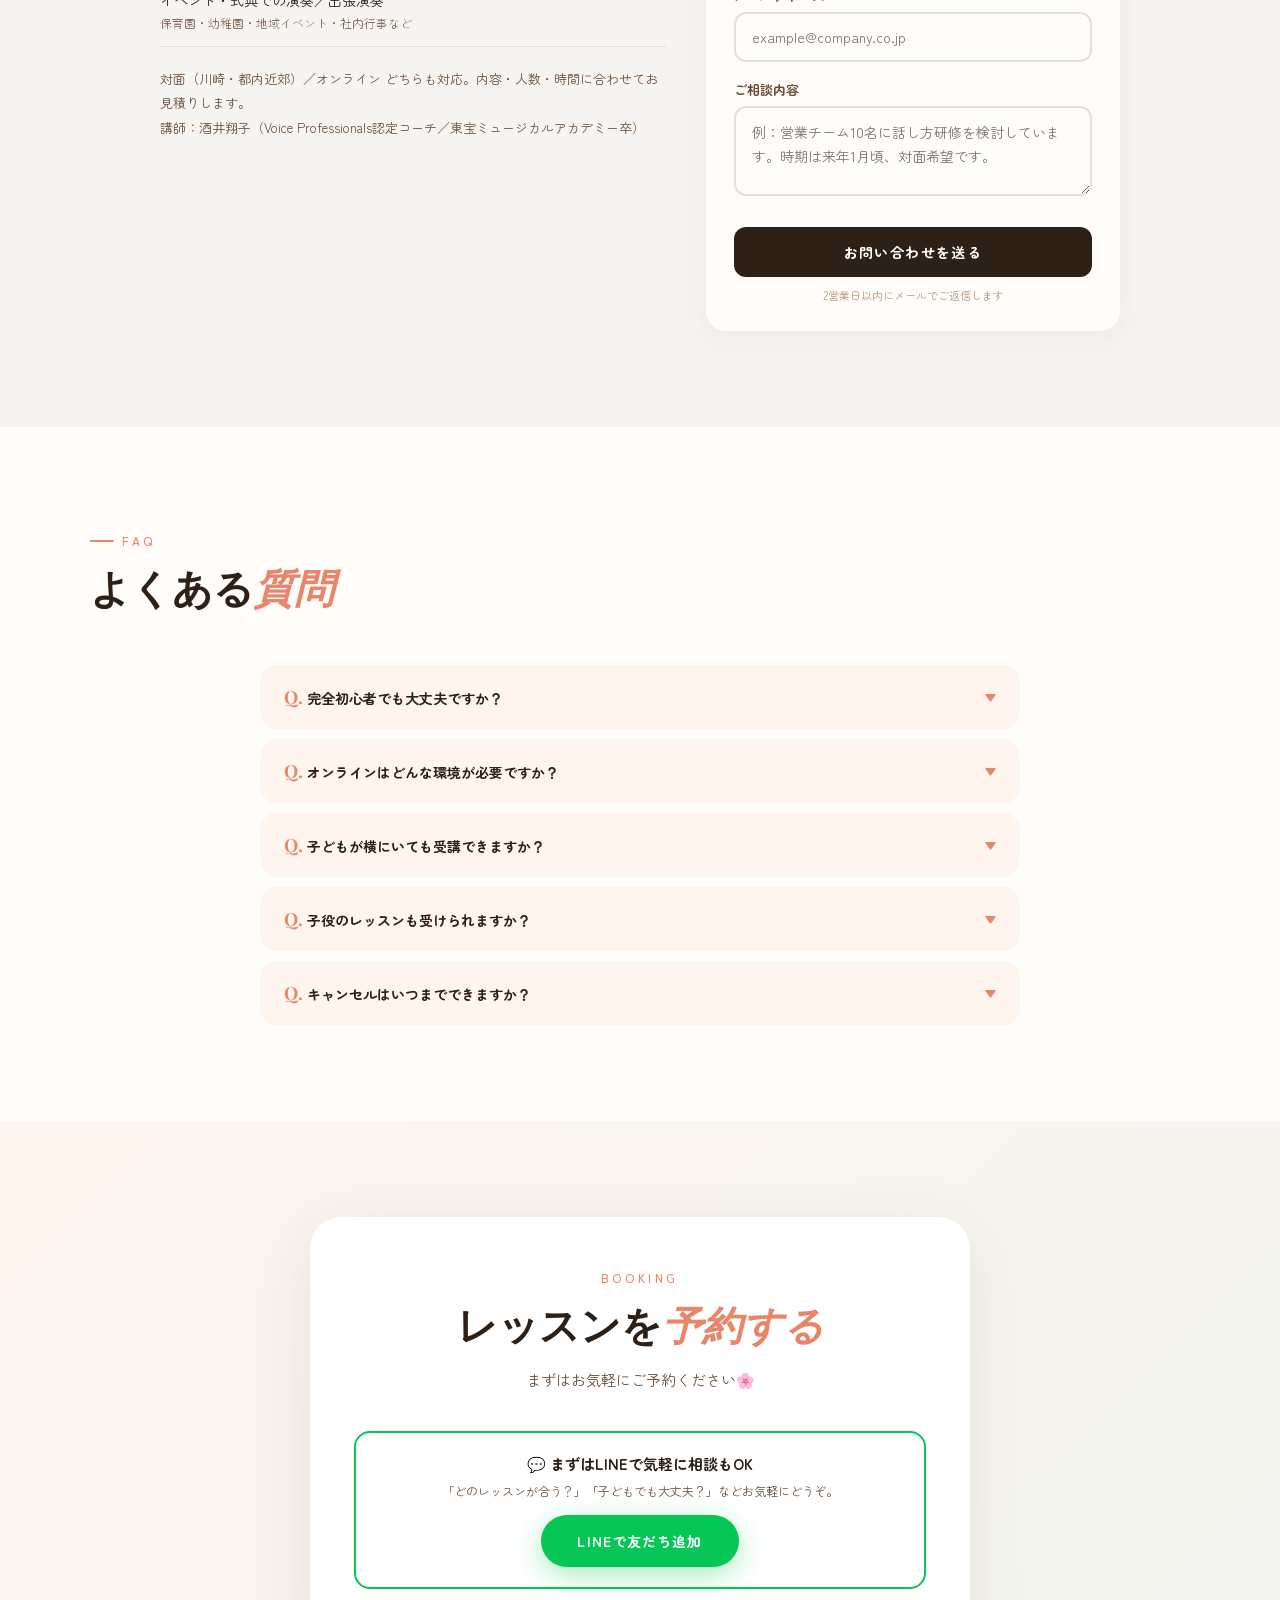
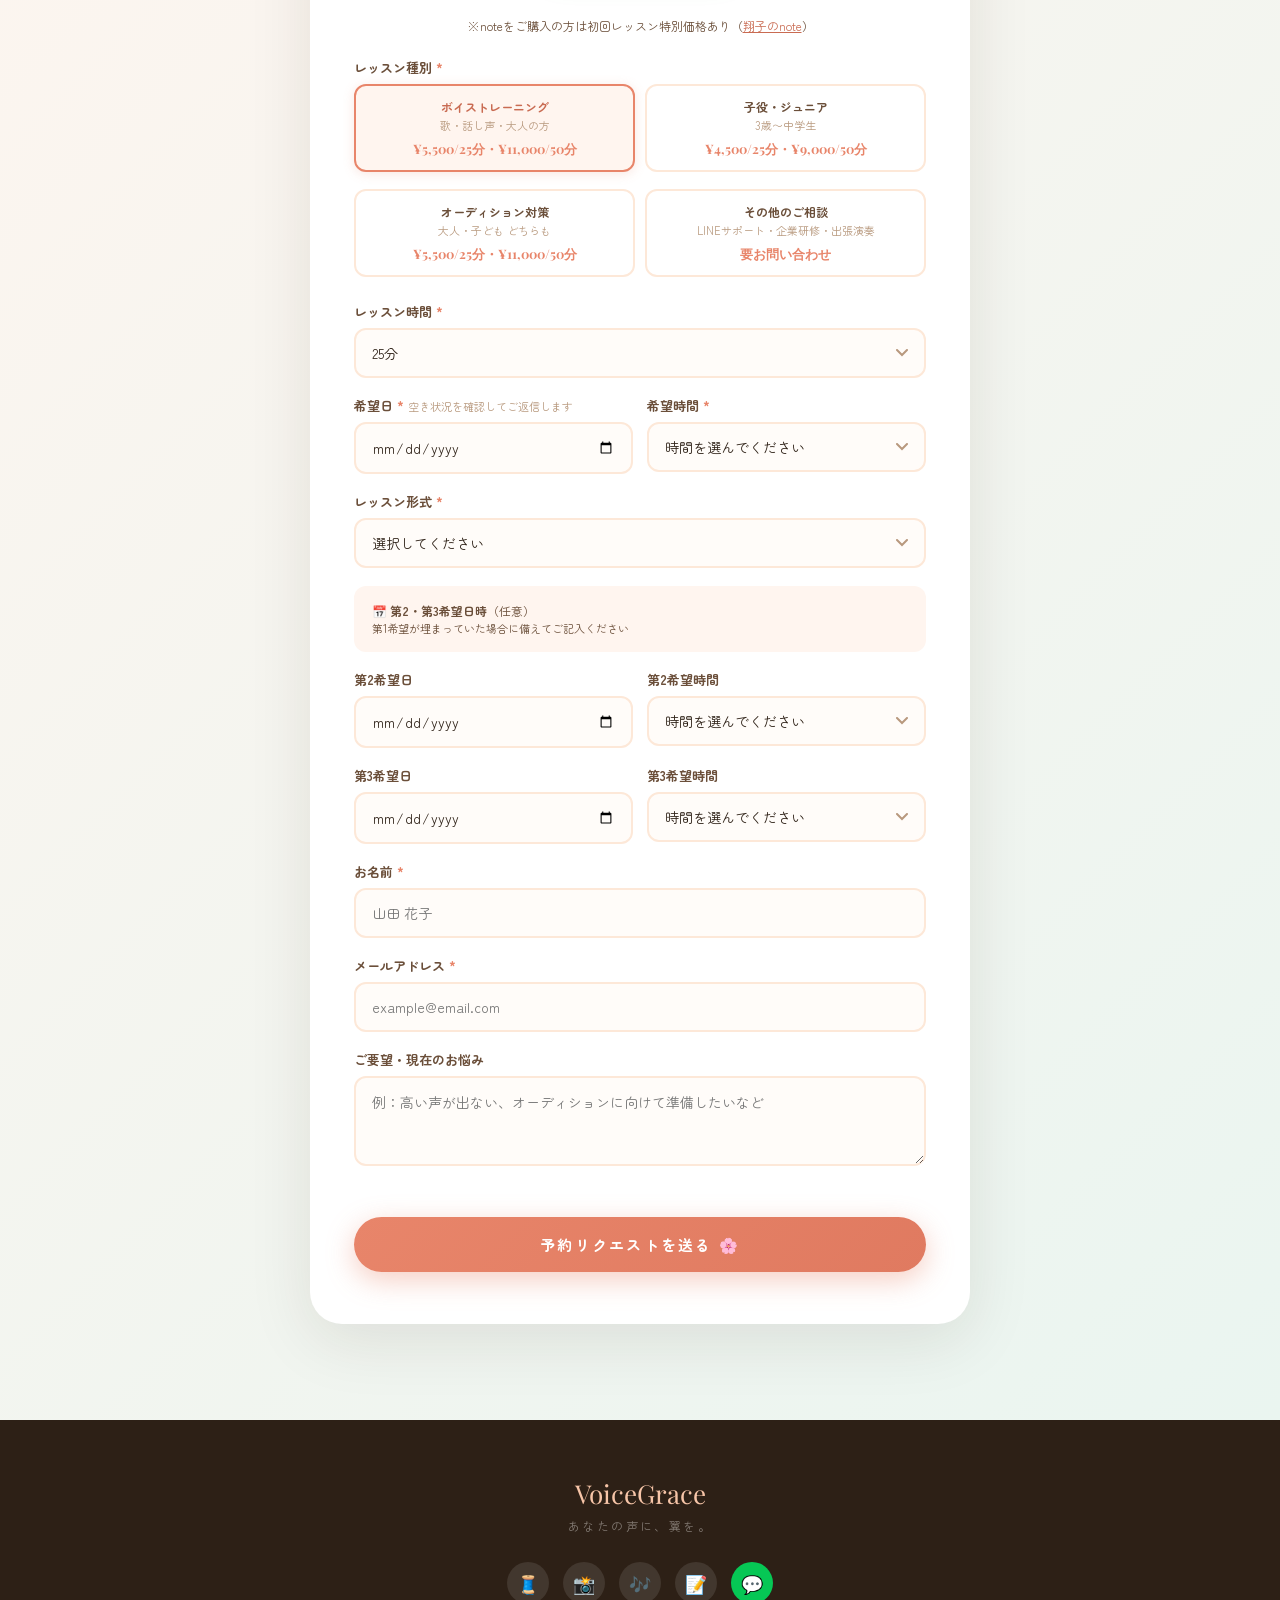
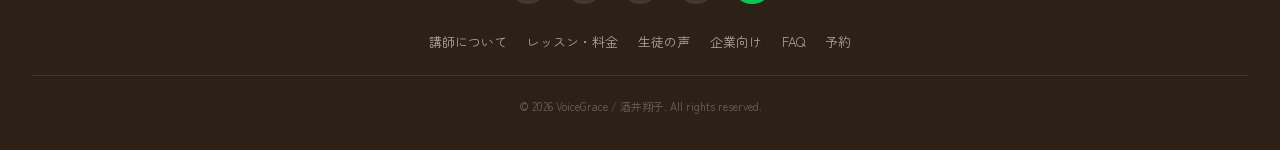
==== commit 33d1ecb0: "ヒーロー刷新・3つの扉・企業向けセクション（問い合わせフォーム）を追加 Co-Authored-By: Claude Fable 5.1 <noreply@anthropic.com> Claude-" ====
--- a/index.html
+++ b/index.html
@@ -79,7 +79,7 @@
   display:grid; grid-template-columns:1fr 1fr; gap:60px; align-items:center;
   position:relative; z-index:1;
 }
-@media(max-width:768px){ .hero-inner{grid-template-columns:1fr; gap:40px;} }
+@media(max-width:768px){ .hero-inner{grid-template-columns:1fr; gap:40px;} .hero{min-height:auto; padding-top:8px; padding-bottom:48px;} }
 
 .hero-text { animation: fadeUp .9s ease both; }
 .hero-badge {
@@ -88,7 +88,7 @@
   padding:6px 16px; border-radius:40px; font-size:12px; letter-spacing:.1em;
   margin-bottom:20px; font-weight:500;
 }
-.hero-text h1 { font-family:"Playfair Display",serif; font-size:clamp(36px,5vw,56px); line-height:1.25; color:var(--dark); margin-bottom:8px; }
+.hero-text h1 { font-family:"Playfair Display",serif; font-size:clamp(28px,4.6vw,52px); line-height:1.25; color:var(--dark); margin-bottom:8px; }
 .hero-text h1 em { font-style:italic; color:var(--coral); }
 .hero-tagline { font-size:clamp(15px,2.5vw,18px); color:var(--mid); line-height:1.9; margin:20px 0 32px; font-weight:300; }
 .hero-tagline strong { color:var(--coral); font-weight:500; }
@@ -314,6 +314,32 @@
 .line-box p { font-size:12px; color:var(--mid); line-height:1.8; margin-bottom:14px; }
 .line-float { position:fixed; right:16px; bottom:16px; z-index:98; background:#06C755; color:#fff; border-radius:40px; padding:12px 18px; font-size:13px; font-weight:700; text-decoration:none; box-shadow:0 6px 20px rgba(0,0,0,.2); display:flex; align-items:center; gap:6px; }
 .lt-grid.compact { grid-template-columns:repeat(2,1fr); }
+.hero-stats { display:flex; gap:10px; flex-wrap:wrap; margin:22px 0 28px; }
+.hero-stats span { background:var(--white); border:1px solid var(--peach-light); border-radius:40px; padding:7px 14px; font-size:12px; color:var(--mid); font-weight:500; box-shadow:0 2px 10px rgba(45,32,22,.05); }
+#doors { padding:72px 32px; background:var(--white); }
+.doors-wrap { max-width:1080px; margin:0 auto; }
+.doors-grid { display:grid; grid-template-columns:repeat(3,1fr); gap:20px; margin-top:32px; }
+.door { display:block; text-decoration:none; background:var(--white); border:2px solid var(--peach-light); border-radius:22px; padding:30px 26px; transition:all .3s; position:relative; overflow:hidden; }
+.door:hover { transform:translateY(-5px); box-shadow:0 16px 40px rgba(45,32,22,.1); border-color:var(--coral); }
+.door-icon { font-size:38px; margin-bottom:12px; }
+.door-who { font-size:11px; letter-spacing:.15em; color:var(--light); margin-bottom:6px; }
+.door h3 { font-size:17px; color:var(--dark); line-height:1.5; margin-bottom:10px; }
+.door p { font-size:13px; color:var(--mid); line-height:1.9; margin-bottom:16px; }
+.door-cta { display:inline-block; font-size:13px; font-weight:700; color:var(--coral); }
+.door.kids { border-color:#f5d5c3; background:linear-gradient(180deg,#fff,var(--peach-pale)); }
+.door.adult { border-color:#cfe6da; background:linear-gradient(180deg,#fff,var(--green-pale)); }
+.door.biz { border-color:#d9d6e8; background:linear-gradient(180deg,#fff,#f3f1fa); }
+#business { background:#f6f4f1; }
+.biz-wrap { max-width:960px; margin:0 auto; }
+.biz-grid { display:grid; grid-template-columns:1.1fr .9fr; gap:40px; align-items:start; margin-top:32px; }
+.biz-list { list-style:none; padding:0; margin:0 0 20px; }
+.biz-list li { padding:12px 0; border-bottom:1px solid #e4dfd8; font-size:14px; color:var(--dark); line-height:1.7; }
+.biz-list li small { display:block; font-size:12px; color:var(--mid); font-weight:300; }
+.biz-form { background:var(--white); border-radius:20px; padding:28px; box-shadow:0 4px 24px rgba(45,32,22,.06); }
+.biz-form .form-field input,.biz-form .form-field textarea { border-color:#e4dfd8; }
+.biz-submit { width:100%; padding:15px; background:var(--dark); color:#fff; border:none; border-radius:12px; font-family:"Zen Maru Gothic",sans-serif; font-size:14px; font-weight:700; letter-spacing:.1em; cursor:pointer; margin-top:8px; }
+.biz-submit:hover { background:#4a3828; }
+@media(max-width:768px){ .doors-grid{grid-template-columns:1fr;} .biz-grid{grid-template-columns:1fr;} }
 @media(max-width:480px){ section{padding:68px 20px;} nav{padding:0 20px;} .hero-buttons a{width:100%;text-align:center;justify-content:center;} }
 </style>
 </head>
@@ -325,6 +351,7 @@
     <li><a href="#about">講師について</a></li>
     <li><a href="#lessons">レッスン</a></li>
     <li><a href="#testimonials">生徒の声</a></li>
+    <li><a href="#business">企業向け</a></li>
     <li><a href="#blog">note</a></li>
     <li><a href="#faq">FAQ</a></li>
     <li><a href="#booking" class="nav-cta">予約する</a></li>
@@ -336,13 +363,18 @@
 <section class="hero" id="top">
   <div class="hero-inner">
     <div class="hero-text">
-      <div class="hero-badge">🎤 3歳から80歳以上・趣味からプロまで幅広く指導</div>
-      <h1>あなたの声に、<br><em>翼を。</em></h1>
+      <div class="hero-badge">🎭 元ミュージカル俳優 × 音声学ベースのボイストレーナー</div>
+      <h1>帝劇の舞台から、<br>「声の<em>仕組み</em>」を教える人へ。</h1>
       <p class="hero-tagline">
-        自身の歌唱法に<strong>限界を感じたことはありますか？</strong><br>
-        音声学をベースにした科学的メソッドで、<br>
-        3歳から80歳以上の生徒さんにも指導経験あり。趣味の方からプロの方まで幅広く指導しています。
+        オーディションに100回以上落ちて、それでも帝劇に立った。<br>
+        その経験と音声学で、<strong>「なんとなく」ではなく「理由がわかる」</strong>声づくりを。<br>
+        子役のお子さんから、大人の歌・話し声、企業研修まで。
       </p>
+      <div class="hero-stats">
+        <span>🎬 東宝『SPY×FAMILY』子役歌唱指導</span>
+        <span>🌟 劇団四季・アニー 合格者多数</span>
+        <span>🏛 帝国劇場ほか 商業ミュージカル出演</span>
+      </div>
       <div class="hero-buttons">
         <a href="https://line.me/R/ti/p/@036bejox" target="_blank" class="btn-line">💬 LINEで無料相談・友だち追加</a>
         <a href="#booking" class="btn-outline">レッスンを予約する 🌸</a>
@@ -364,6 +396,38 @@
 </section>
 
 <!-- ABOUT -->
+<!-- DOORS -->
+<section id="doors">
+  <div class="doors-wrap">
+    <div class="section-label" style="text-align:center;">For You</div>
+    <h2 class="section-title" style="text-align:center;">あなたは<em>どちら？</em></h2>
+    <p class="section-sub" style="text-align:center;margin:0 auto;">目的に合わせて、入口を分けています。</p>
+    <div class="doors-grid">
+      <a href="#kids" class="door kids reveal">
+        <div class="door-icon">🌟</div>
+        <div class="door-who">保護者の方へ</div>
+        <h3>子役・ミュージカルを<br>目指すお子さん</h3>
+        <p>3歳〜中学生。歌・演技・オーディション対策。四季・アニーなど合格実績多数。まずはLINEで気軽に相談を。</p>
+        <span class="door-cta">詳しく見る →</span>
+      </a>
+      <a href="#adults" class="door adult reveal">
+        <div class="door-icon">🎤</div>
+        <div class="door-who">ご本人へ</div>
+        <h3>歌・話し声を<br>変えたい大人の方</h3>
+        <p>趣味からプロ志望まで。音声学で「なぜ出ないか」を解き、発声を根本から変える。オンライン中心、川崎は対面も。</p>
+        <span class="door-cta">レッスンを見る →</span>
+      </a>
+      <a href="#business" class="door biz reveal">
+        <div class="door-icon">🏢</div>
+        <div class="door-who">企業・団体のご担当者へ</div>
+        <h3>社員の「伝わる声」を<br>つくりたい</h3>
+        <p>営業・接客の話し方研修、管理職のプレゼン指導、講師のボイスケア。舞台で培った伝え方を、仕事の声に。</p>
+        <span class="door-cta">研修の相談をする →</span>
+      </a>
+    </div>
+  </div>
+</section>
+
 <section id="about">
   <div class="section-inner">
     <div class="section-label">About</div>
@@ -422,9 +486,9 @@
   <div class="section-inner">
     <div class="section-label">Lessons</div>
     <h2 class="section-title">レッスン内容・<em>料金</em></h2>
-    <p class="section-sub">3歳から80歳以上の生徒さんにも指導経験あり。趣味の方からプロの方まで幅広く対応。基本オンライン、川崎近郊の方は対面も可能です。</p>
+    <p class="section-sub">基本オンライン（Zoom）、川崎近郊の方は対面も可能です。企業向けは<a href="#business" style="color:var(--coral);">こちら</a>。</p>
     <div class="lessons-grid reveal">
-      <div class="lesson-card coral">
+      <div class="lesson-card coral" id="adults">
         <div class="lesson-badge">人気 No.1</div>
         <div class="lesson-icon">🎙️</div>
         <h3>ボイストレーニング</h3>
@@ -432,7 +496,7 @@
         <div class="lesson-price">¥5,500<span> / 25分　</span>¥11,000<span> / 50分</span></div>
         <p class="lesson-note">※<a href="https://note.com/shkski1102" target="_blank" style="color:var(--coral);text-decoration:underline;">noteをご購入</a>の方は初回特別価格あり</p>
       </div>
-      <div class="lesson-card green">
+      <div class="lesson-card green" id="kids">
         <div class="lesson-badge">合格実績あり</div>
         <div class="lesson-icon">🌟</div>
         <h3>子役・ジュニアレッスン</h3>
@@ -552,6 +616,39 @@
 </section>
 
 <!-- FAQ -->
+<!-- BUSINESS -->
+<section id="business">
+  <div class="biz-wrap">
+    <div class="section-label">For Business</div>
+    <h2 class="section-title">企業・団体向け<em>研修</em></h2>
+    <p class="section-sub">舞台で培った「届く声・伝わる話し方」を、仕事の現場へ。音声学に基づくので、感覚論ではなく再現できる形でお伝えします。</p>
+    <div class="biz-grid">
+      <div>
+        <ul class="biz-list">
+          <li>営業・接客スタッフ向け「伝わる話し方」研修<small>声の通り・滑舌・第一印象。半日〜1日、少人数〜30名程度</small></li>
+          <li>経営者・管理職向け プレゼン／スピーチ指導<small>個別または少人数。本番前の集中サポートも</small></li>
+          <li>講師・保育士・コールセンター向け ボイスケア<small>声枯れ・喉の疲れを減らす、使い続けられる声の出し方</small></li>
+          <li>イベント・式典での演奏／出張演奏<small>保育園・幼稚園・地域イベント・社内行事など</small></li>
+        </ul>
+        <p style="font-size:13px;color:var(--mid);line-height:1.9;">対面（川崎・都内近郊）／オンライン どちらも対応。内容・人数・時間に合わせてお見積りします。<br>講師：酒井翔子（Voice Professionals認定コーチ／東宝ミュージカルアカデミー卒）</p>
+      </div>
+      <div class="biz-form" id="bizForm">
+        <div class="form-field"><label>会社名・団体名<span class="req">*</span></label><input type="text" id="bzOrg" placeholder="株式会社〇〇"></div>
+        <div class="form-field"><label>ご担当者名<span class="req">*</span></label><input type="text" id="bzName" placeholder="山田 太郎"></div>
+        <div class="form-field"><label>メールアドレス<span class="req">*</span></label><input type="email" id="bzEmail" placeholder="example@company.co.jp"></div>
+        <div class="form-field"><label>ご相談内容</label><textarea id="bzNote" placeholder="例：営業チーム10名に話し方研修を検討しています。時期は来年1月頃、対面希望です。"></textarea></div>
+        <button class="biz-submit" onclick="submitBiz()">お問い合わせを送る</button>
+        <p style="font-size:11px;color:var(--light);margin-top:10px;text-align:center;">2営業日以内にメールでご返信します</p>
+      </div>
+      <div class="biz-form" id="bizDone" style="display:none;text-align:center;">
+        <div style="font-size:36px;margin-bottom:8px;">✉️</div>
+        <h3 style="font-size:16px;color:var(--dark);margin-bottom:8px;">お問い合わせを受け付けました</h3>
+        <p style="font-size:13px;color:var(--mid);line-height:1.8;">2営業日以内にメールでご返信します。</p>
+      </div>
+    </div>
+  </div>
+</section>
+
 <section id="faq">
   <div class="section-inner">
     <div class="section-label">FAQ</div>
@@ -695,6 +792,7 @@
     <a href="#about">講師について</a>
     <a href="#lessons">レッスン・料金</a>
     <a href="#testimonials">生徒の声</a>
+    <a href="#business">企業向け</a>
     <a href="#faq">FAQ</a>
     <a href="#booking">予約</a>
   </div>
@@ -784,6 +882,19 @@
   }
 }
 
+async function submitBiz(){
+  const org=document.getElementById("bzOrg").value.trim(), name=document.getElementById("bzName").value.trim(), email=document.getElementById("bzEmail").value.trim();
+  if(!org||!name||!email){ alert("会社名・ご担当者名・メールアドレスは必須です。"); return; }
+  const btn=document.querySelector(".biz-submit"); btn.textContent="送信中..."; btn.disabled=true;
+  try{
+    const res=await fetch("https://formspree.io/f/xykbdqvk",{method:"POST",headers:{"Content-Type":"application/json"},
+      body:JSON.stringify({"種別":"企業向けお問い合わせ",company:org,name,email,message:document.getElementById("bzNote").value})});
+    if(res.ok){ document.getElementById("bizForm").style.display="none"; document.getElementById("bizDone").style.display="block"; return; }
+  }catch(e){}
+  alert("送信に失敗しました。お手数ですが shoko112show@gmail.com までメールでご連絡ください。");
+  btn.textContent="お問い合わせを送る"; btn.disabled=false;
+}
+
 function resetBooking(){
   ["bName","bEmail","bDate","bDate2","bDate3","bNote","bTime","bTime2","bTime3"].forEach(id=>document.getElementById(id).value="");
   document.getElementById("bForm").style.display="block";
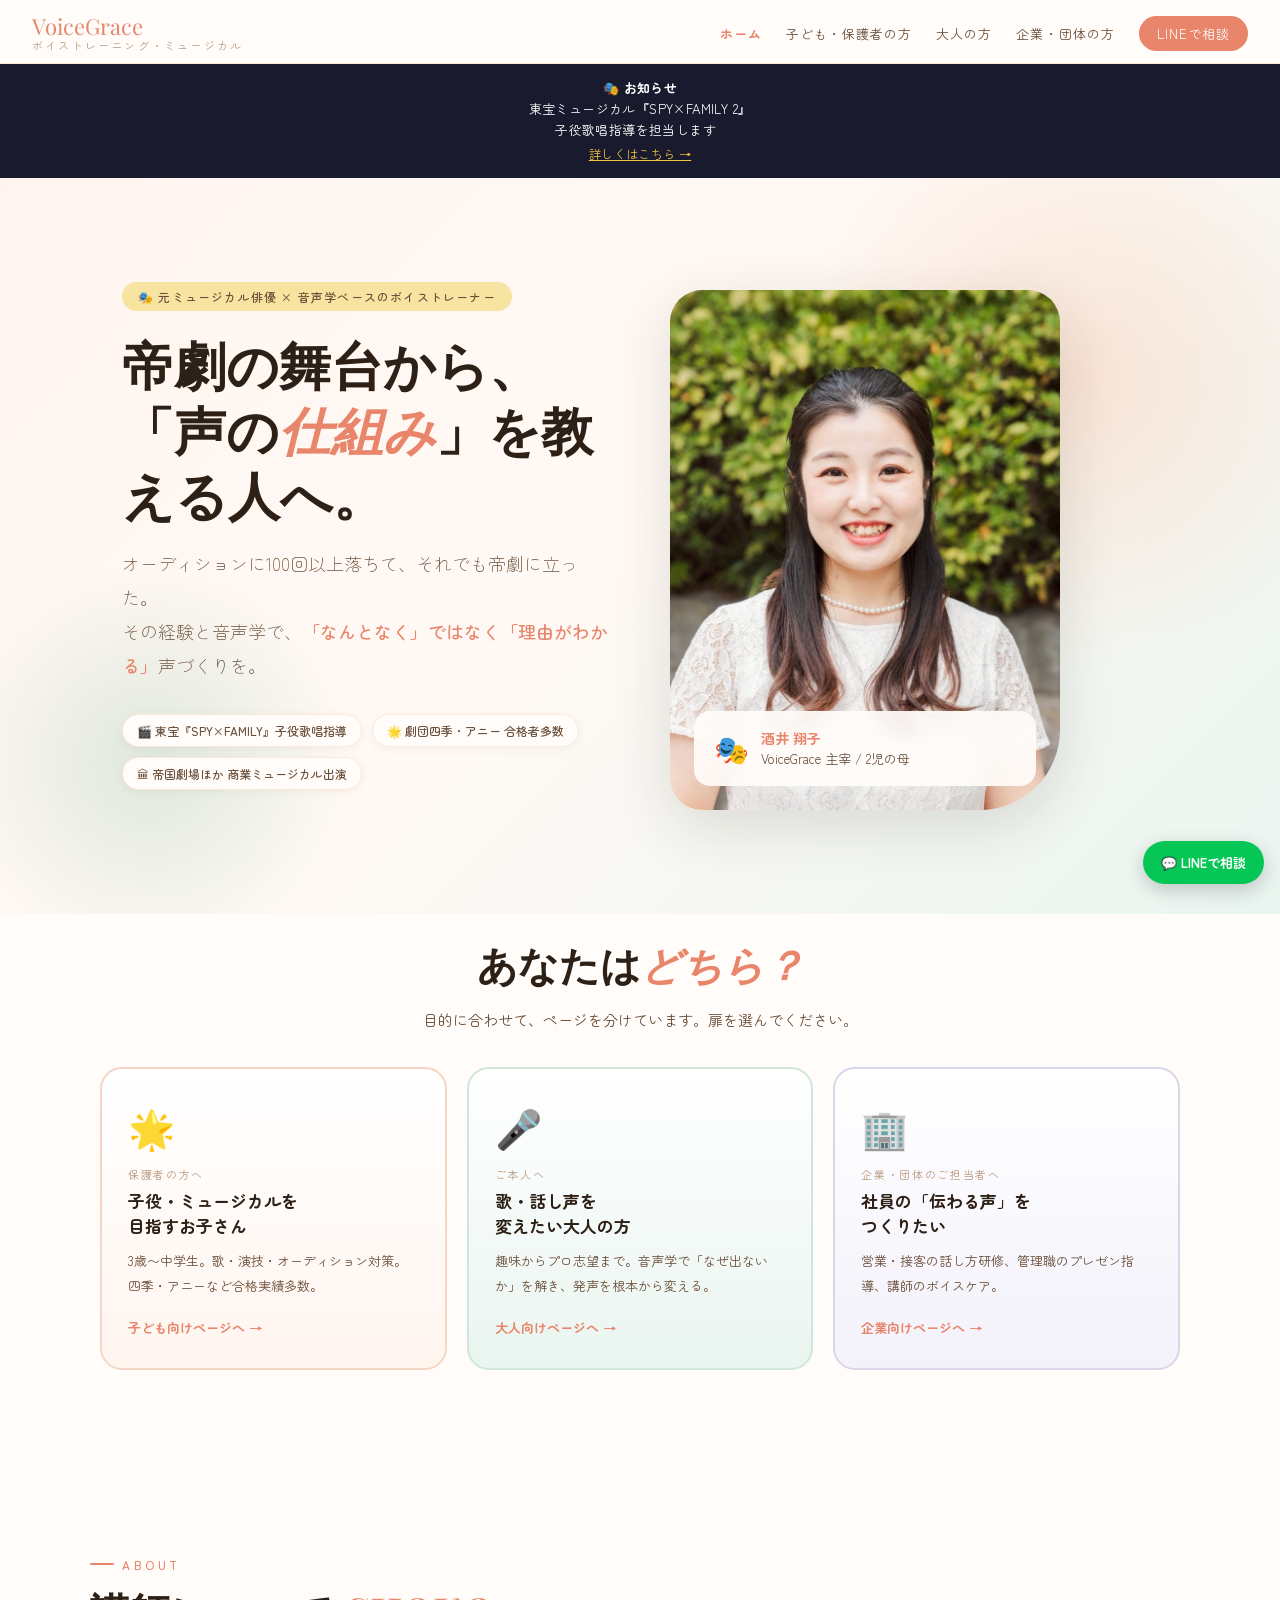
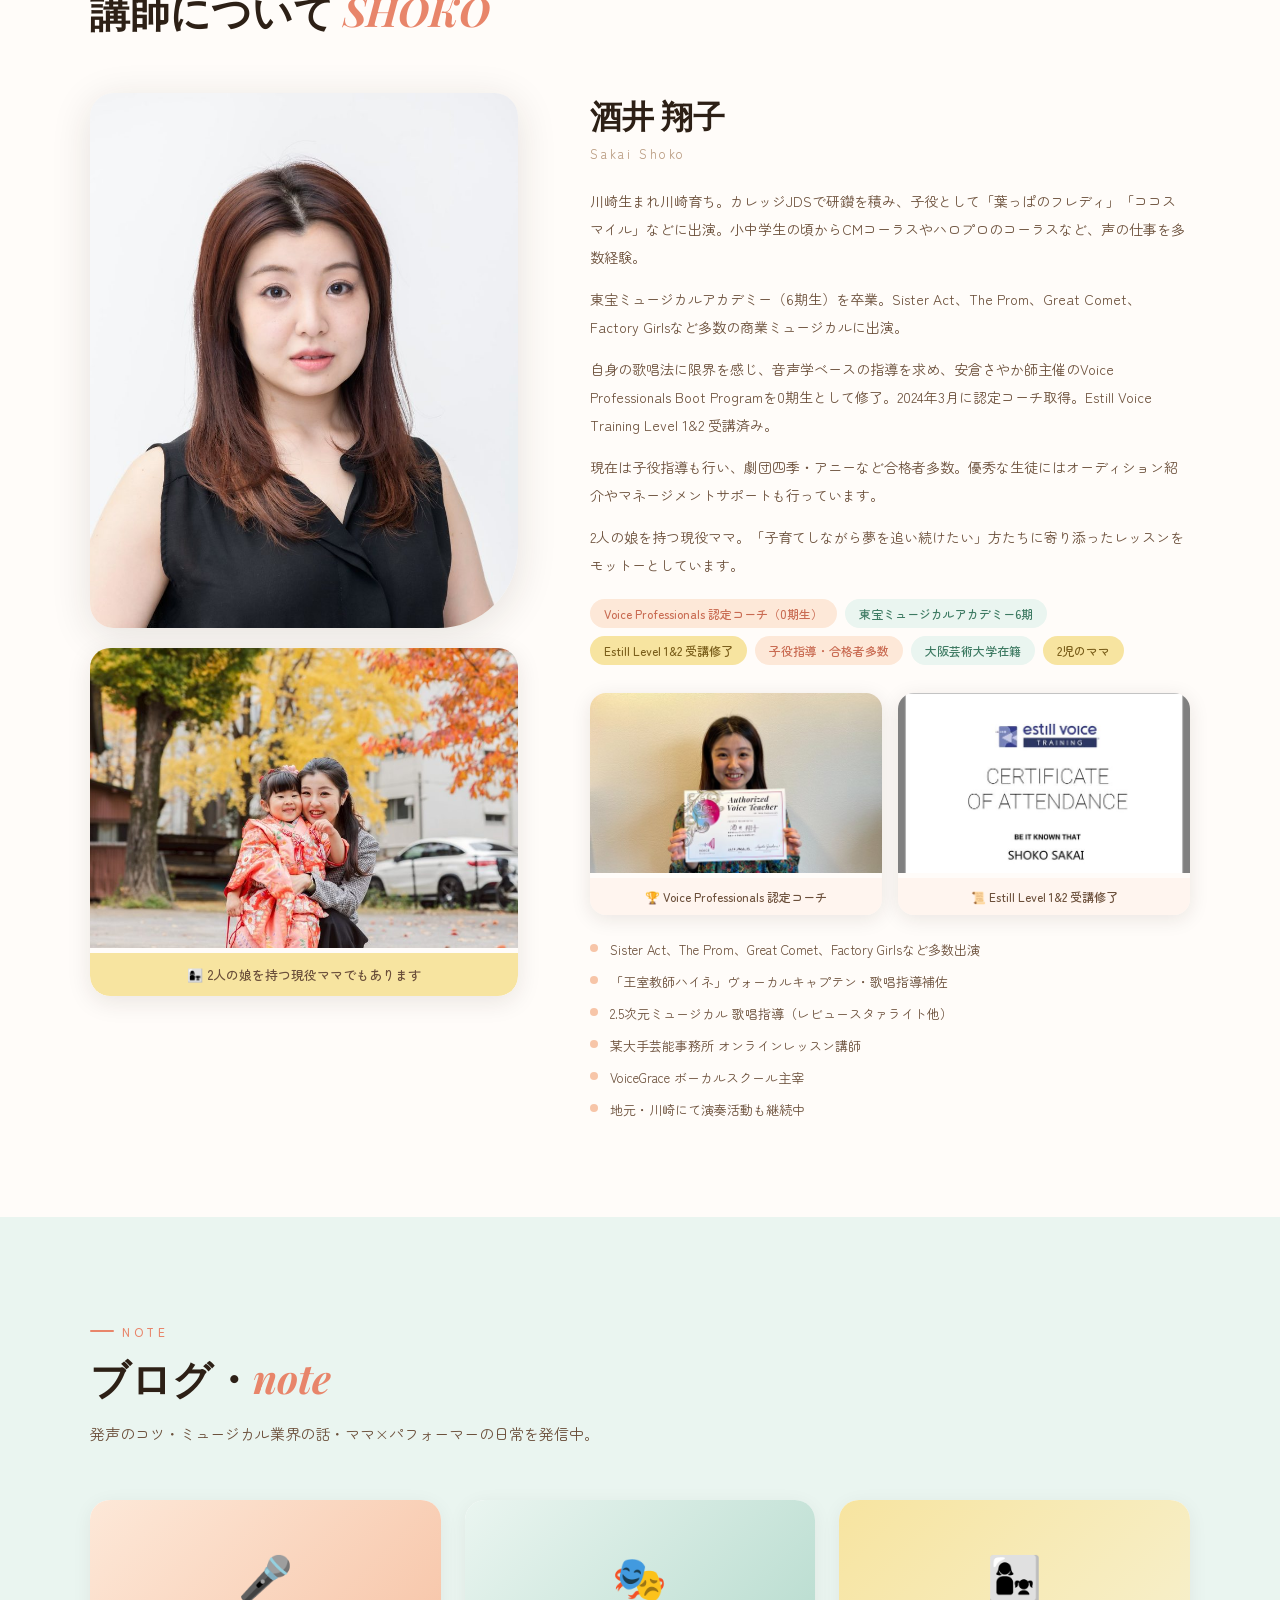
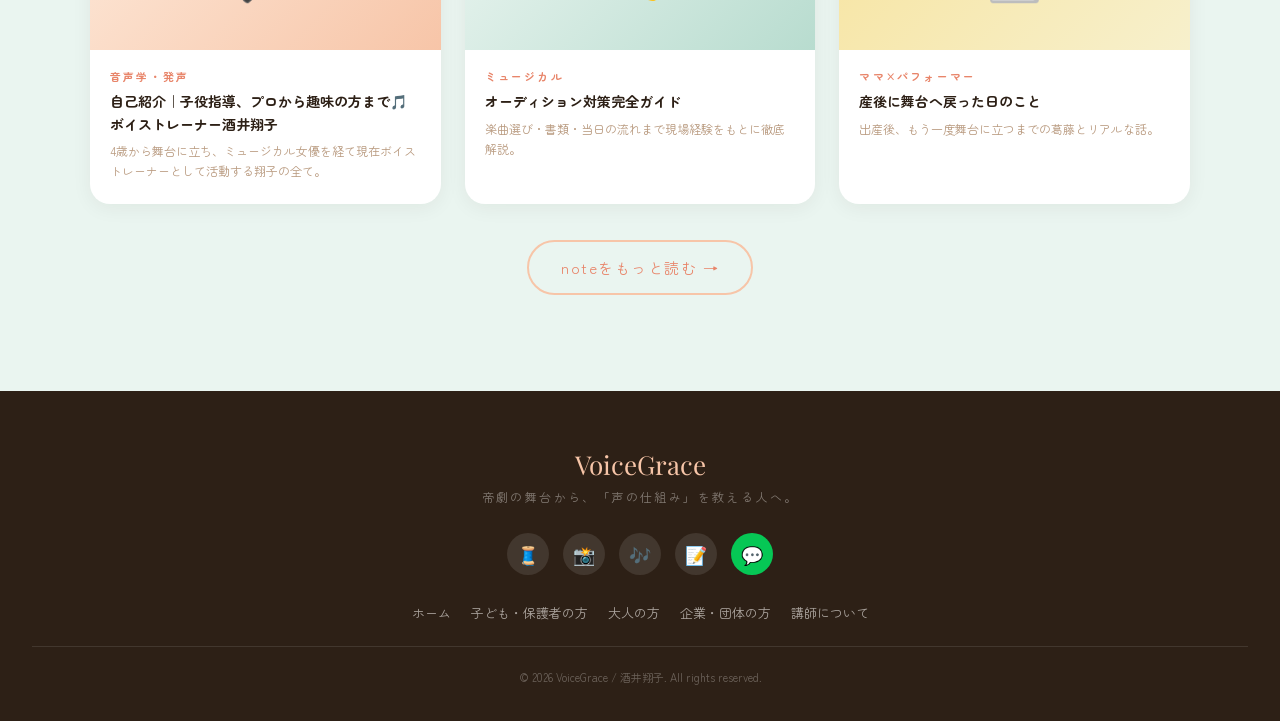
==== commit 98af0a9a: "4ページ構成に分割（ホーム=3つの扉／子ども／大人／企業）、CSS/JSを共通ファイル化、build.py追加 Co-Authored-By: Claude Fable 5.1 <noreply@an" ====
--- a/index.html
+++ b/index.html
@@ -1,383 +1,35 @@
-
 <!DOCTYPE html>
 <html lang="ja">
 <head>
 <meta charset="UTF-8">
 <meta name="viewport" content="width=device-width, initial-scale=1.0">
 <title>VoiceGrace | 酒井翔子 ボイストレーニング・ミュージカルレッスン</title>
+<meta name="description" content="元ミュージカル俳優・音声学ベースのボイストレーナー酒井翔子。子役・大人・企業研修。川崎／オンライン。">
 <link href="https://fonts.googleapis.com/css2?family=Zen+Maru+Gothic:wght@300;400;500;700&family=Playfair+Display:ital,wght@0,700;1,400&family=Noto+Sans+JP:wght@300;400;500&display=swap" rel="stylesheet">
-  </head>
+<link rel="stylesheet" href="style.css">
+</head>
 <body>
-<div style="background: #1a1a2e; color: #fff; text-align: center; padding: padding: 14px 16px; margin-top: 60px;font-size: 13px; letter-spacing: 0.03em; line-height: 1.6;">
+<div style="background: #1a1a2e; color: #fff; text-align: center; padding: 14px 16px; margin-top: 64px;font-size: 13px; letter-spacing: 0.03em; line-height: 1.6;">
   🎭 <strong>お知らせ</strong><br>
   東宝ミュージカル『SPY×FAMILY 2』<br>子役歌唱指導を担当します
   &nbsp;
   <a href="https://note.com/shkski1102/n/nfab8cd61ebae" target="_blank" style="color: #f0c040; text-decoration: underline; font-size: 12px; display: block; margin-top: 4px;">詳しくはこちら →</a>
 </div>
-<style>
-:root {
-  --peach: #f7c5a8;
-  --peach-light: #fde8d8;
-  --peach-pale: #fff5ef;
-  --coral: #e8856a;
-  --coral-dark: #c96b52;
-  --green: #7db89a;
-  --green-light: #b8dccf;
-  --green-pale: #eaf5f0;
-  --yellow: #f7e4a0;
-  --yellow-mid: #f0cc6a;
-  --dark: #2d2016;
-  --mid: #6b4f3a;
-  --light: #b8997e;
-  --white: #fffcf9;
-  --text: #3d2c1e;
-}
-* { margin: 0; padding: 0; box-sizing: border-box; }
-html { scroll-behavior: smooth; }
-body { font-family: "Zen Maru Gothic", sans-serif; background: var(--white); color: var(--text); overflow-x: hidden; }
-
-/* NAV */
-nav {
-  position: fixed; top: 0; left: 0; right: 0; z-index: 100;
-  background: rgba(255,252,249,0.93); backdrop-filter: blur(12px);
-  border-bottom: 1.5px solid var(--peach-light);
-  padding: 0 32px; height: 64px;
-  display: flex; align-items: center; justify-content: space-between;
-}
-.nav-logo { font-family: "Playfair Display", serif; font-size: 22px; color: var(--coral); }
-.nav-logo span { font-size: 11px; font-family: "Zen Maru Gothic", sans-serif; color: var(--light); display: block; letter-spacing: .2em; margin-top: -4px; }
-.nav-links { display: flex; gap: 24px; list-style: none; }
-.nav-links a { text-decoration: none; font-size: 13px; color: var(--mid); letter-spacing: .08em; transition: color .2s; }
-.nav-links a:hover { color: var(--coral); }
-.nav-cta { background: var(--coral) !important; color: white !important; padding: 8px 18px; border-radius: 40px; }
-.nav-cta:hover { background: var(--coral-dark) !important; }
-.hamburger { display: none; flex-direction: column; gap: 5px; cursor: pointer; background: none; border: none; padding: 4px; }
-.hamburger span { width: 24px; height: 2px; background: var(--mid); border-radius: 2px; }
-@media(max-width:768px){ .nav-links{display:none;} .hamburger{display:flex;} }
-
-/* HERO */
-.hero {
-  min-height: 100vh; padding-top: 64px;
-  display: flex; align-items: center;
-  background: linear-gradient(135deg, var(--peach-pale) 0%, #fff9f5 50%, var(--green-pale) 100%);
-  position: relative; overflow: hidden;
-}
-.hero::before {
-  content:""; position:absolute; width:600px; height:600px; border-radius:50%;
-  background:radial-gradient(circle,rgba(247,197,168,.4) 0%,transparent 70%);
-  top:-100px; right:-100px; animation:float 8s ease-in-out infinite;
-}
-.hero::after {
-  content:""; position:absolute; width:400px; height:400px; border-radius:50%;
-  background:radial-gradient(circle,rgba(125,184,154,.25) 0%,transparent 70%);
-  bottom:-50px; left:-50px; animation:float 10s ease-in-out infinite reverse;
-}
-@keyframes float { 0%,100%{transform:translate(0,0)} 50%{transform:translate(20px,-20px)} }
-
-.hero-inner {
-  max-width:1100px; margin:0 auto; padding:80px 32px;
-  display:grid; grid-template-columns:1fr 1fr; gap:60px; align-items:center;
-  position:relative; z-index:1;
-}
-@media(max-width:768px){ .hero-inner{grid-template-columns:1fr; gap:40px;} .hero{min-height:auto; padding-top:8px; padding-bottom:48px;} }
-
-.hero-text { animation: fadeUp .9s ease both; }
-.hero-badge {
-  display:inline-flex; align-items:center; gap:6px;
-  background:var(--yellow); color:var(--mid);
-  padding:6px 16px; border-radius:40px; font-size:12px; letter-spacing:.1em;
-  margin-bottom:20px; font-weight:500;
-}
-.hero-text h1 { font-family:"Playfair Display",serif; font-size:clamp(28px,4.6vw,52px); line-height:1.25; color:var(--dark); margin-bottom:8px; }
-.hero-text h1 em { font-style:italic; color:var(--coral); }
-.hero-tagline { font-size:clamp(15px,2.5vw,18px); color:var(--mid); line-height:1.9; margin:20px 0 32px; font-weight:300; }
-.hero-tagline strong { color:var(--coral); font-weight:500; }
-.hero-buttons { display:flex; gap:16px; flex-wrap:wrap; }
-
-.btn-main {
-  background:var(--coral); color:white; padding:16px 36px; border-radius:40px;
-  font-size:15px; font-family:"Zen Maru Gothic",sans-serif; border:none; cursor:pointer;
-  text-decoration:none; display:inline-block; transition:all .3s; letter-spacing:.1em;
-  box-shadow:0 6px 24px rgba(232,133,106,.35);
-}
-.btn-main:hover { background:var(--coral-dark); transform:translateY(-2px); box-shadow:0 10px 32px rgba(232,133,106,.4); }
-.btn-outline {
-  background:transparent; color:var(--coral); padding:15px 32px; border-radius:40px;
-  font-size:15px; font-family:"Zen Maru Gothic",sans-serif; border:2px solid var(--peach);
-  cursor:pointer; text-decoration:none; display:inline-block; transition:all .3s; letter-spacing:.1em;
-}
-.btn-outline:hover { border-color:var(--coral); background:var(--peach-light); }
-
-/* Hero visual: profile photo card */
-.hero-visual { animation:fadeUp .9s ease .2s both; }
-.hero-photo-wrap {
-  position:relative; border-radius:32px 32px 80px 32px; overflow:hidden;
-  box-shadow:0 16px 60px rgba(45,32,22,.14);
-  aspect-ratio:3/4; max-height:520px;
-}
-.hero-photo-wrap img { width:100%; height:100%; object-fit:cover; object-position:top; }
-.hero-photo-badge {
-  position:absolute; bottom:24px; left:24px; right:24px;
-  background:rgba(255,252,249,.92); backdrop-filter:blur(8px);
-  border-radius:16px; padding:16px 20px;
-  display:flex; gap:12px; align-items:center;
-}
-.hero-photo-badge .badge-icon { font-size:28px; }
-.hero-photo-badge .badge-text { font-size:13px; color:var(--mid); line-height:1.6; }
-.hero-photo-badge .badge-text strong { color:var(--coral); display:block; font-size:14px; }
-
-/* SECTIONS */
-section { padding:96px 32px; }
-.section-inner { max-width:1100px; margin:0 auto; }
-.section-label {
-  display:inline-flex; align-items:center; gap:8px;
-  font-size:12px; letter-spacing:.3em; text-transform:uppercase;
-  color:var(--coral); font-weight:500; margin-bottom:12px;
-}
-.section-label::before { content:""; width:24px; height:2px; background:var(--coral); border-radius:2px; }
-.section-title { font-family:"Playfair Display",serif; font-size:clamp(26px,4vw,40px); color:var(--dark); line-height:1.3; margin-bottom:16px; }
-.section-title em { font-style:italic; color:var(--coral); }
-.section-sub { font-size:15px; color:var(--mid); line-height:1.9; max-width:560px; }
-
-/* ABOUT */
-#about { background:var(--white); }
-.about-grid { display:grid; grid-template-columns:1fr 1.4fr; gap:72px; align-items:start; margin-top:56px; }
-@media(max-width:768px){ .about-grid{grid-template-columns:1fr; gap:40px;} }
-
-.about-photo-col { display:flex; flex-direction:column; gap:20px; }
-.about-main-photo {
-  border-radius:24px 24px 80px 24px; overflow:hidden;
-  box-shadow:0 8px 40px rgba(45,32,22,.12); aspect-ratio:4/5;
-}
-.about-main-photo img { width:100%; height:100%; object-fit:cover; object-position:top; }
-.about-mama-photo {
-  border-radius:20px; overflow:hidden;
-  box-shadow:0 6px 24px rgba(45,32,22,.1);
-}
-.about-mama-photo img { width:100%; height:300px; object-fit:cover; object-position:center 20%; }
-.about-mama-caption {
-  background:var(--yellow); border-radius:0 0 20px 20px;
-  padding:12px 16px; font-size:13px; color:var(--mid); font-weight:500;
-  text-align:center;
-}
-
-.about-content h2 { font-family:"Playfair Display",serif; font-size:32px; color:var(--dark); margin-bottom:4px; }
-.about-content .name-ruby { font-size:13px; color:var(--light); letter-spacing:.2em; margin-bottom:24px; display:block; }
-.about-content p { font-size:14px; color:var(--mid); line-height:2; margin-bottom:14px; }
-.about-tags { display:flex; flex-wrap:wrap; gap:8px; margin-top:20px; }
-.tag { display:inline-block; padding:6px 14px; border-radius:40px; font-size:12px; font-weight:500; }
-.tag.peach { background:var(--peach-light); color:var(--coral-dark); }
-.tag.green { background:var(--green-pale); color:#3d7a62; }
-.tag.yellow { background:var(--yellow); color:#7a5e1a; }
-
-/* Certs */
-.certs-row { display:grid; grid-template-columns:1fr 1fr; gap:16px; margin-top:28px; }
-@media(max-width:480px){ .certs-row{grid-template-columns:1fr;} }
-.cert-card {
-  border-radius:16px; overflow:hidden;
-  box-shadow:0 4px 20px rgba(45,32,22,.1); transition:transform .3s;
-}
-.cert-card:hover { transform:translateY(-4px); }
-.cert-card img { width:100%; height:180px; object-fit:cover; object-position:top; }
-.cert-card-label { background:var(--peach-pale); padding:10px 14px; font-size:12px; color:var(--mid); font-weight:500; text-align:center; }
-
-/* Career */
-.career-list { margin-top:24px; display:flex; flex-direction:column; gap:10px; }
-.career-item { display:flex; gap:12px; align-items:flex-start; font-size:13px; color:var(--mid); line-height:1.7; }
-.career-dot { width:8px; height:8px; border-radius:50%; background:var(--peach); margin-top:5px; flex-shrink:0; }
-
-/* LESSONS */
-#lessons { background:linear-gradient(180deg,var(--peach-pale) 0%,var(--white) 100%); }
-.lessons-grid { display:grid; grid-template-columns:repeat(auto-fit,minmax(240px,1fr)); gap:24px; margin-top:52px; }
-.lesson-card {
-  background:white; border-radius:24px; padding:32px 24px;
-  box-shadow:0 4px 24px rgba(45,32,22,.06); transition:all .3s; position:relative; overflow:hidden;
-}
-.lesson-card::before { content:""; position:absolute; top:0; left:0; right:0; height:4px; border-radius:24px 24px 0 0; }
-.lesson-card.coral::before { background:linear-gradient(90deg,var(--coral),var(--peach)); }
-.lesson-card.green::before { background:linear-gradient(90deg,var(--green),var(--green-light)); }
-.lesson-card.yellow::before { background:linear-gradient(90deg,var(--yellow-mid),var(--yellow)); }
-.lesson-card.purple::before { background:linear-gradient(90deg,#c4a8d4,#ddc8ea); }
-.lesson-card:hover { transform:translateY(-6px); box-shadow:0 12px 40px rgba(45,32,22,.12); }
-.lesson-icon { font-size:36px; margin-bottom:14px; }
-.lesson-card h3 { font-size:17px; font-weight:700; color:var(--dark); margin-bottom:10px; }
-.lesson-card p { font-size:13px; color:var(--mid); line-height:1.9; margin-bottom:20px; }
-.lesson-price { font-family:"Playfair Display",serif; font-size:22px; color:var(--coral); }
-.lesson-price span { font-family:"Zen Maru Gothic",sans-serif; font-size:12px; color:var(--light); }
-.lesson-badge { position:absolute; top:18px; right:18px; background:var(--yellow); color:var(--mid); font-size:11px; font-weight:700; padding:3px 10px; border-radius:20px; }
-.lesson-note { font-size:12px; color:var(--light); margin-top:8px; }
-
-/* TESTIMONIALS */
-#testimonials { background:var(--white); }
-.testimonials-grid { display:grid; grid-template-columns:repeat(auto-fit,minmax(280px,1fr)); gap:24px; margin-top:52px; }
-.testimonial-card { background:var(--peach-pale); border-radius:20px; padding:28px 24px; transition:transform .3s; }
-.testimonial-card:hover { transform:translateY(-4px); }
-.stars { color:var(--yellow-mid); font-size:14px; margin-bottom:10px; }
-.testimonial-quote { font-size:44px; font-family:"Playfair Display",serif; color:var(--peach); line-height:1; margin-bottom:10px; }
-.testimonial-card p { font-size:13px; color:var(--mid); line-height:2; margin-bottom:18px; }
-.testimonial-author { display:flex; align-items:center; gap:10px; }
-.author-avatar { width:38px; height:38px; border-radius:50%; display:flex; align-items:center; justify-content:center; font-size:18px; flex-shrink:0; }
-.author-avatar.a { background:var(--peach-light); }
-.author-avatar.b { background:var(--green-pale); }
-.author-avatar.c { background:var(--yellow); }
-.author-info .name { font-size:13px; font-weight:700; color:var(--dark); }
-.author-info .detail { font-size:11px; color:var(--light); margin-top:2px; }
-
-/* BLOG */
-#blog { background:var(--green-pale); }
-.blog-grid { display:grid; grid-template-columns:repeat(auto-fit,minmax(260px,1fr)); gap:24px; margin-top:52px; }
-.blog-card { background:white; border-radius:20px; overflow:hidden; box-shadow:0 4px 20px rgba(45,32,22,.06); transition:all .3s; text-decoration:none; color:inherit; display:block; }
-.blog-card:hover { transform:translateY(-4px); box-shadow:0 12px 36px rgba(45,32,22,.1); }
-.blog-thumb { height:150px; display:flex; align-items:center; justify-content:center; font-size:44px; }
-.blog-thumb.t1 { background:linear-gradient(135deg,var(--peach-light),var(--peach)); }
-.blog-thumb.t2 { background:linear-gradient(135deg,var(--green-pale),var(--green-light)); }
-.blog-thumb.t3 { background:linear-gradient(135deg,var(--yellow),#f7f0cc); }
-.blog-body { padding:18px 20px 22px; }
-.blog-cat { font-size:11px; letter-spacing:.2em; text-transform:uppercase; color:var(--coral); font-weight:700; margin-bottom:6px; }
-.blog-card h3 { font-size:14px; font-weight:700; color:var(--dark); line-height:1.6; margin-bottom:6px; }
-.blog-card p { font-size:12px; color:var(--light); line-height:1.7; }
-.blog-more { text-align:center; margin-top:36px; }
-
-/* FAQ */
-#faq { background:var(--white); }
-.faq-list { max-width:760px; margin:52px auto 0; display:flex; flex-direction:column; gap:10px; }
-.faq-item { background:var(--peach-pale); border-radius:16px; overflow:hidden; }
-.faq-q { width:100%; background:none; border:none; padding:20px 24px; text-align:left; font-family:"Zen Maru Gothic",sans-serif; font-size:14px; font-weight:700; color:var(--dark); cursor:pointer; display:flex; justify-content:space-between; align-items:center; gap:12px; transition:background .2s; }
-.faq-q:hover { background:rgba(232,133,106,.06); }
-.faq-q .q-mark { color:var(--coral); font-family:"Playfair Display",serif; font-size:18px; flex-shrink:0; }
-.faq-q .arrow { font-size:11px; color:var(--coral); transition:transform .3s; flex-shrink:0; }
-.faq-item.open .arrow { transform:rotate(180deg); }
-.faq-a { max-height:0; overflow:hidden; transition:max-height .4s ease,padding .3s; font-size:13px; color:var(--mid); line-height:2; padding:0 24px; }
-.faq-item.open .faq-a { max-height:300px; padding:0 24px 20px; }
-
-/* BOOKING */
-#booking { background:linear-gradient(135deg,var(--peach-pale),var(--green-pale)); padding:96px 32px; }
-.booking-wrap { max-width:660px; margin:0 auto; background:white; border-radius:32px; padding:52px 44px; box-shadow:0 16px 64px rgba(45,32,22,.1); }
-@media(max-width:480px){ .booking-wrap{padding:32px 20px;} }
-.booking-wrap .section-label { justify-content:center; display:flex; }
-.booking-wrap .section-label::before { display:none; }
-.booking-wrap .section-title { text-align:center; }
-.booking-wrap .section-sub { text-align:center; margin:0 auto 36px; }
-.form-field { margin-bottom:18px; }
-.form-field label { display:block; font-size:13px; font-weight:700; color:var(--mid); margin-bottom:7px; }
-.form-field label .req { color:var(--coral); margin-left:4px; }
-.form-field input,.form-field select,.form-field textarea { width:100%; padding:13px 16px; border:2px solid var(--peach-light); border-radius:12px; font-family:"Zen Maru Gothic",sans-serif; font-size:14px; color:var(--dark); background:var(--white); outline:none; transition:border-color .3s,box-shadow .3s; appearance:none; }
-.form-field select { background-image:url("data:image/svg+xml,%3Csvg xmlns='http://www.w3.org/2000/svg' width='12' height='8'%3E%3Cpath d='M1 1l5 5 5-5' stroke='%23b8997e' stroke-width='2' fill='none' stroke-linecap='round'/%3E%3C/svg%3E"); background-repeat:no-repeat; background-position:right 16px center; padding-right:40px; cursor:pointer; }
-.form-field input:focus,.form-field select:focus,.form-field textarea:focus { border-color:var(--coral); box-shadow:0 0 0 4px rgba(232,133,106,.12); }
-.form-field textarea { min-height:90px; resize:vertical; line-height:1.7; }
-.date-row { display:grid; grid-template-columns:1fr 1fr; gap:14px; }
-@media(max-width:480px){ .date-row{grid-template-columns:1fr;} }
-.lt-grid { display:grid; grid-template-columns:1fr 1fr; gap:10px; margin-top:4px; }
-@media(max-width:640px){ .lt-grid{grid-template-columns:1fr 1fr;} }
-@media(max-width:400px){ .lt-grid{grid-template-columns:1fr;} }
-.lt-option input { display:none; }
-.lt-option label { display:block; padding:12px 14px; border:2px solid var(--peach-light); border-radius:12px; cursor:pointer; font-size:12px; font-weight:700; color:var(--mid); transition:all .25s; text-align:center; line-height:1.5; }
-.lt-option label .lt-sub { display:block; font-size:11px; font-weight:400; color:var(--light); margin-top:1px; }
-.lt-option label .lt-price { display:block; font-size:13px; color:var(--coral); margin-top:5px; font-family:"Playfair Display",serif; }
-.lt-option input:checked + label { border-color:var(--coral); background:var(--peach-pale); color:var(--coral-dark); box-shadow:0 2px 12px rgba(232,133,106,.2); }
-.form-submit { width:100%; padding:17px; background:linear-gradient(135deg,var(--coral),#e07a60); color:white; border:none; border-radius:40px; font-family:"Zen Maru Gothic",sans-serif; font-size:15px; font-weight:700; letter-spacing:.15em; cursor:pointer; margin-top:28px; transition:all .3s; box-shadow:0 8px 28px rgba(232,133,106,.4); }
-.form-submit:hover { transform:translateY(-2px); box-shadow:0 12px 36px rgba(232,133,106,.5); }
-.booking-success { display:none; text-align:center; padding:20px 0; animation:fadeUp .5s ease both; }
-.success-emoji { font-size:60px; margin-bottom:18px; }
-.booking-success h3 { font-family:"Playfair Display",serif; font-size:26px; color:var(--dark); margin-bottom:10px; }
-.booking-success h3 em { color:var(--coral); font-style:italic; }
-.booking-success p { font-size:13px; color:var(--mid); line-height:1.9; }
-.confirm-box { background:var(--peach-pale); border-radius:14px; padding:20px; margin:24px 0; text-align:left; }
-.confirm-row { display:flex; justify-content:space-between; font-size:13px; padding:7px 0; border-bottom:1px solid rgba(232,133,106,.15); }
-.confirm-row:last-child { border-bottom:none; }
-.confirm-row .ck { color:var(--light); }
-.confirm-row .cv { font-weight:700; color:var(--dark); }
-.btn-reset { display:inline-block; margin-top:8px; padding:11px 28px; background:none; border:2px solid var(--peach); color:var(--coral); border-radius:40px; font-family:"Zen Maru Gothic",sans-serif; font-size:13px; font-weight:700; cursor:pointer; transition:all .2s; }
-.btn-reset:hover { background:var(--peach-light); }
-
-/* FOOTER */
-footer { background:var(--dark); color:rgba(255,252,249,.7); padding:56px 32px 36px; text-align:center; }
-.footer-logo { font-family:"Playfair Display",serif; font-size:26px; color:var(--peach); margin-bottom:6px; }
-.footer-tagline { font-size:12px; letter-spacing:.2em; color:rgba(255,252,249,.4); margin-bottom:28px; }
-.footer-links { display:flex; justify-content:center; gap:20px; flex-wrap:wrap; margin-bottom:24px; }
-.footer-links a { font-size:13px; color:rgba(255,252,249,.6); text-decoration:none; transition:color .2s; }
-.footer-links a:hover { color:var(--peach); }
-.footer-sns { display:flex; justify-content:center; gap:14px; margin-bottom:28px; }
-.sns-btn { width:42px; height:42px; border-radius:50%; background:rgba(255,252,249,.1); display:flex; align-items:center; justify-content:center; font-size:18px; text-decoration:none; transition:all .2s; }
-.sns-btn:hover { background:var(--coral); transform:translateY(-2px); }
-.footer-copy { font-size:11px; color:rgba(255,252,249,.3); padding-top:22px; border-top:1px solid rgba(255,252,249,.1); }
-
-/* REVEAL */
-.reveal { opacity:0; transform:translateY(28px); transition:opacity .7s ease,transform .7s ease; }
-.reveal.visible { opacity:1; transform:translateY(0); }
-@keyframes fadeUp { from{opacity:0;transform:translateY(22px)} to{opacity:1;transform:translateY(0)} }
-.btn-line { padding:16px 36px; background:#06C755; color:#fff; border-radius:40px; font-size:14px; font-weight:700; text-decoration:none; display:inline-flex; align-items:center; gap:8px; transition:all .3s; letter-spacing:.08em; box-shadow:0 8px 28px rgba(6,199,85,.35); }
-.btn-line:hover { transform:translateY(-2px); box-shadow:0 12px 32px rgba(6,199,85,.45); }
-.btn-line small { display:block; font-size:11px; font-weight:400; letter-spacing:0; opacity:.9; }
-.line-box { background:#fff; border:2px solid #06C755; border-radius:16px; padding:20px; margin-bottom:28px; text-align:center; }
-.line-box h4 { font-size:15px; color:var(--dark); margin-bottom:6px; }
-.line-box p { font-size:12px; color:var(--mid); line-height:1.8; margin-bottom:14px; }
-.line-float { position:fixed; right:16px; bottom:16px; z-index:98; background:#06C755; color:#fff; border-radius:40px; padding:12px 18px; font-size:13px; font-weight:700; text-decoration:none; box-shadow:0 6px 20px rgba(0,0,0,.2); display:flex; align-items:center; gap:6px; }
-.lt-grid.compact { grid-template-columns:repeat(2,1fr); }
-.hero-stats { display:flex; gap:10px; flex-wrap:wrap; margin:22px 0 28px; }
-.hero-stats span { background:var(--white); border:1px solid var(--peach-light); border-radius:40px; padding:7px 14px; font-size:12px; color:var(--mid); font-weight:500; box-shadow:0 2px 10px rgba(45,32,22,.05); }
-#doors { padding:72px 32px; background:var(--white); }
-.doors-wrap { max-width:1080px; margin:0 auto; }
-.doors-grid { display:grid; grid-template-columns:repeat(3,1fr); gap:20px; margin-top:32px; }
-.door { display:block; text-decoration:none; background:var(--white); border:2px solid var(--peach-light); border-radius:22px; padding:30px 26px; transition:all .3s; position:relative; overflow:hidden; }
-.door:hover { transform:translateY(-5px); box-shadow:0 16px 40px rgba(45,32,22,.1); border-color:var(--coral); }
-.door-icon { font-size:38px; margin-bottom:12px; }
-.door-who { font-size:11px; letter-spacing:.15em; color:var(--light); margin-bottom:6px; }
-.door h3 { font-size:17px; color:var(--dark); line-height:1.5; margin-bottom:10px; }
-.door p { font-size:13px; color:var(--mid); line-height:1.9; margin-bottom:16px; }
-.door-cta { display:inline-block; font-size:13px; font-weight:700; color:var(--coral); }
-.door.kids { border-color:#f5d5c3; background:linear-gradient(180deg,#fff,var(--peach-pale)); }
-.door.adult { border-color:#cfe6da; background:linear-gradient(180deg,#fff,var(--green-pale)); }
-.door.biz { border-color:#d9d6e8; background:linear-gradient(180deg,#fff,#f3f1fa); }
-#business { background:#f6f4f1; }
-.biz-wrap { max-width:960px; margin:0 auto; }
-.biz-grid { display:grid; grid-template-columns:1.1fr .9fr; gap:40px; align-items:start; margin-top:32px; }
-.biz-list { list-style:none; padding:0; margin:0 0 20px; }
-.biz-list li { padding:12px 0; border-bottom:1px solid #e4dfd8; font-size:14px; color:var(--dark); line-height:1.7; }
-.biz-list li small { display:block; font-size:12px; color:var(--mid); font-weight:300; }
-.biz-form { background:var(--white); border-radius:20px; padding:28px; box-shadow:0 4px 24px rgba(45,32,22,.06); }
-.biz-form .form-field input,.biz-form .form-field textarea { border-color:#e4dfd8; }
-.biz-submit { width:100%; padding:15px; background:var(--dark); color:#fff; border:none; border-radius:12px; font-family:"Zen Maru Gothic",sans-serif; font-size:14px; font-weight:700; letter-spacing:.1em; cursor:pointer; margin-top:8px; }
-.biz-submit:hover { background:#4a3828; }
-@media(max-width:768px){ .doors-grid{grid-template-columns:1fr;} .biz-grid{grid-template-columns:1fr;} }
-@media(max-width:480px){ section{padding:68px 20px;} nav{padding:0 20px;} .hero-buttons a{width:100%;text-align:center;justify-content:center;} }
-</style>
-</head>
-<body>
-
 <nav>
-  <div class="nav-logo">VoiceGrace<span>ボイストレーニング・ミュージカル</span></div>
-  <ul class="nav-links">
-    <li><a href="#about">講師について</a></li>
-    <li><a href="#lessons">レッスン</a></li>
-    <li><a href="#testimonials">生徒の声</a></li>
-    <li><a href="#business">企業向け</a></li>
-    <li><a href="#blog">note</a></li>
-    <li><a href="#faq">FAQ</a></li>
-    <li><a href="#booking" class="nav-cta">予約する</a></li>
-  </ul>
+  <a class="nav-logo" href="index.html" style="text-decoration:none;">VoiceGrace<span>ボイストレーニング・ミュージカル</span></a>
+  <ul class="nav-links"><li><a href="index.html" class=current>ホーム</a></li><li><a href="kids.html">子ども・保護者の方</a></li><li><a href="adults.html">大人の方</a></li><li><a href="business.html">企業・団体の方</a></li><li><a href="https://line.me/R/ti/p/@036bejox" target="_blank" class="nav-cta" style="background:#06C755;">LINEで相談</a></li></ul>
   <button class="hamburger" onclick="toggleMenu()"><span></span><span></span><span></span></button>
 </nav>
-
-<!-- HERO -->
-<section class="hero" id="top">
+<section class="hero portal" id="top">
   <div class="hero-inner">
     <div class="hero-text">
       <div class="hero-badge">🎭 元ミュージカル俳優 × 音声学ベースのボイストレーナー</div>
       <h1>帝劇の舞台から、<br>「声の<em>仕組み</em>」を教える人へ。</h1>
-      <p class="hero-tagline">
-        オーディションに100回以上落ちて、それでも帝劇に立った。<br>
-        その経験と音声学で、<strong>「なんとなく」ではなく「理由がわかる」</strong>声づくりを。<br>
-        子役のお子さんから、大人の歌・話し声、企業研修まで。
-      </p>
+      <p class="hero-tagline">オーディションに100回以上落ちて、それでも帝劇に立った。<br>その経験と音声学で、<strong>「なんとなく」ではなく「理由がわかる」</strong>声づくりを。</p>
       <div class="hero-stats">
         <span>🎬 東宝『SPY×FAMILY』子役歌唱指導</span>
         <span>🌟 劇団四季・アニー 合格者多数</span>
         <span>🏛 帝国劇場ほか 商業ミュージカル出演</span>
-      </div>
-      <div class="hero-buttons">
-        <a href="https://line.me/R/ti/p/@036bejox" target="_blank" class="btn-line">💬 LINEで無料相談・友だち追加</a>
-        <a href="#booking" class="btn-outline">レッスンを予約する 🌸</a>
       </div>
     </div>
     <div class="hero-visual">
@@ -391,43 +43,38 @@
           </div>
         </div>
       </div>
-    </div>
+</div>
   </div>
 </section>
-
-<!-- ABOUT -->
-<!-- DOORS -->
 <section id="doors">
   <div class="doors-wrap">
-    <div class="section-label" style="text-align:center;">For You</div>
     <h2 class="section-title" style="text-align:center;">あなたは<em>どちら？</em></h2>
-    <p class="section-sub" style="text-align:center;margin:0 auto;">目的に合わせて、入口を分けています。</p>
+    <p class="section-sub" style="text-align:center;margin:0 auto;">目的に合わせて、ページを分けています。扉を選んでください。</p>
     <div class="doors-grid">
-      <a href="#kids" class="door kids reveal">
+      <a href="kids.html" class="door kids">
         <div class="door-icon">🌟</div>
         <div class="door-who">保護者の方へ</div>
         <h3>子役・ミュージカルを<br>目指すお子さん</h3>
-        <p>3歳〜中学生。歌・演技・オーディション対策。四季・アニーなど合格実績多数。まずはLINEで気軽に相談を。</p>
-        <span class="door-cta">詳しく見る →</span>
+        <p>3歳〜中学生。歌・演技・オーディション対策。四季・アニーなど合格実績多数。</p>
+        <span class="door-cta">子ども向けページへ →</span>
       </a>
-      <a href="#adults" class="door adult reveal">
+      <a href="adults.html" class="door adult">
         <div class="door-icon">🎤</div>
         <div class="door-who">ご本人へ</div>
         <h3>歌・話し声を<br>変えたい大人の方</h3>
-        <p>趣味からプロ志望まで。音声学で「なぜ出ないか」を解き、発声を根本から変える。オンライン中心、川崎は対面も。</p>
-        <span class="door-cta">レッスンを見る →</span>
+        <p>趣味からプロ志望まで。音声学で「なぜ出ないか」を解き、発声を根本から変える。</p>
+        <span class="door-cta">大人向けページへ →</span>
       </a>
-      <a href="#business" class="door biz reveal">
+      <a href="business.html" class="door biz">
         <div class="door-icon">🏢</div>
         <div class="door-who">企業・団体のご担当者へ</div>
         <h3>社員の「伝わる声」を<br>つくりたい</h3>
-        <p>営業・接客の話し方研修、管理職のプレゼン指導、講師のボイスケア。舞台で培った伝え方を、仕事の声に。</p>
-        <span class="door-cta">研修の相談をする →</span>
+        <p>営業・接客の話し方研修、管理職のプレゼン指導、講師のボイスケア。</p>
+        <span class="door-cta">企業向けページへ →</span>
       </a>
     </div>
   </div>
 </section>
-
 <section id="about">
   <div class="section-inner">
     <div class="section-label">About</div>
@@ -480,106 +127,6 @@
     </div>
   </div>
 </section>
-
-<!-- LESSONS -->
-<section id="lessons">
-  <div class="section-inner">
-    <div class="section-label">Lessons</div>
-    <h2 class="section-title">レッスン内容・<em>料金</em></h2>
-    <p class="section-sub">基本オンライン（Zoom）、川崎近郊の方は対面も可能です。企業向けは<a href="#business" style="color:var(--coral);">こちら</a>。</p>
-    <div class="lessons-grid reveal">
-      <div class="lesson-card coral" id="adults">
-        <div class="lesson-badge">人気 No.1</div>
-        <div class="lesson-icon">🎙️</div>
-        <h3>ボイストレーニング</h3>
-        <p>Voice Professionalsメソッドをベースに音声学的アプローチで発声改善。歌・話し声・オーディション対策まで。セミナーやプレゼンで声枯れが気になる方にも対応。趣味の方からプロの方まで歓迎。</p>
-        <div class="lesson-price">¥5,500<span> / 25分　</span>¥11,000<span> / 50分</span></div>
-        <p class="lesson-note">※<a href="https://note.com/shkski1102" target="_blank" style="color:var(--coral);text-decoration:underline;">noteをご購入</a>の方は初回特別価格あり</p>
-      </div>
-      <div class="lesson-card green" id="kids">
-        <div class="lesson-badge">合格実績あり</div>
-        <div class="lesson-icon">🌟</div>
-        <h3>子役・ジュニアレッスン</h3>
-        <p>3歳〜中学生対象。劇団四季・アニーなど合格実績多数。歌・演技・表現力を総合的に指導。優秀な生徒へはオーディション紹介やマネージメントサポートも行っています。</p>
-        <div class="lesson-price">¥4,500<span> / 25分　</span>¥9,000<span> / 50分</span></div>
-      </div>
-      <div class="lesson-card yellow">
-        <div class="lesson-badge">合格実績あり</div>
-        <div class="lesson-icon">⭐</div>
-        <h3>オーディション対策</h3>
-        <p>オーディションで苦戦中の方の取り組み方や何が足りないかなど、元ミュージカル俳優・フリーランスとして活動してきた経験を活かし指導。楽曲選びから書類・動画・本番対策まで一貫サポート。</p>
-        <div class="lesson-price">¥5,500<span> / 25分　</span>¥11,000<span> / 50分</span></div>
-      </div>
-      <div class="lesson-card purple">
-        <div class="lesson-icon">💬</div>
-        <h3>LINEサポート</h3>
-        <p>動画添削・質問し放題の月額サポート。レッスンとレッスンの間も成長を止めない。レッスン受講者はお得な価格でご利用いただけます。</p>
-        <div class="lesson-price">¥15,000<span> / 月（単品）</span></div>
-        <p class="lesson-note">レッスン受講者は¥10,000/月</p>
-      </div>
-    </div>
-
-    <!-- お問い合わせ系 横並び -->
-    <div style="display:grid; grid-template-columns:1fr 1fr; gap:24px; margin-top:24px;">
-      <div class="lesson-card yellow">
-        <div class="lesson-icon">🏢</div>
-        <h3>企業向け話し方講座</h3>
-        <p>営業・接客スタッフへの話し方研修、経営者・管理職向けプレゼン指導、セミナー講師向けボイスケアなど。声のプロが企業の「伝わる声」づくりをサポートします。</p>
-        <div class="lesson-price" style="font-size:16px; color:var(--mid);">料金はお問い合わせください</div>
-      </div>
-      <div class="lesson-card green">
-        <div class="lesson-icon">🎹</div>
-        <h3>演奏活動・出張演奏</h3>
-        <p>保育園・幼稚園や地域イベントでの演奏活動も承っています。夢を叶えるためのロードマップのお話や、演奏を合わせてのトークなども可能です。お気軽にご相談ください。</p>
-        <div class="lesson-price" style="font-size:16px; color:var(--mid);">料金はお問い合わせください</div>
-      </div>
-    </div>
-    <div style="max-width:600px; margin:32px auto 0; background:white; border-radius:20px; padding:28px 32px; box-shadow:0 4px 24px rgba(45,32,22,.06); text-align:center;">
-      <div style="font-size:13px; color:var(--light); letter-spacing:.15em; text-transform:uppercase; margin-bottom:8px;">10回券</div>
-      <div style="font-family:'Playfair Display',serif; font-size:28px; color:var(--coral); margin-bottom:4px;">¥100,000</div>
-      <div style="font-size:13px; color:var(--mid);">50分レッスン×10回　有効期限6ヶ月</div>
-    </div>
-  </div>
-</section>
-
-<!-- TESTIMONIALS -->
-<section id="testimonials">
-  <div class="section-inner">
-    <div class="section-label">Voice</div>
-    <h2 class="section-title">生徒さんの<em>声</em></h2>
-    <div class="testimonials-grid reveal">
-      <div class="testimonial-card">
-        <div class="stars">★★★★★</div>
-        <div class="testimonial-quote">"</div>
-        <p>歌い方に限界を感じていたところ、翔子先生のレッスンで全然違うアプローチを知り衝撃でした。理由がわかると身体が変わる感覚があります。</p>
-        <div class="testimonial-author">
-          <div class="author-avatar a">🌸</div>
-          <div class="author-info"><div class="name">A.Mさん（20代・会社員）</div><div class="detail">ボイストレーニング受講中</div></div>
-        </div>
-      </div>
-      <div class="testimonial-card">
-        <div class="stars">★★★★★</div>
-        <div class="testimonial-quote">"</div>
-        <p>子育て中でも夜に受けられるオンラインが最高。ママ同士だから話しやすいし、子どもが横に来ても全然OK。夢を諦めなくていいんだと思えます。</p>
-        <div class="testimonial-author">
-          <div class="author-avatar b">🌿</div>
-          <div class="author-info"><div class="name">K.Tさん（30代・2児のママ）</div><div class="detail">ミュージカル曲レッスン受講中</div></div>
-        </div>
-      </div>
-      <div class="testimonial-card">
-        <div class="stars">★★★★★</div>
-        <div class="testimonial-quote">"</div>
-        <p>子どものオーディション対策をお願いしました。書類の書き方から当日の心構えまで丁寧にサポートしていただき、無事合格できました！</p>
-        <div class="testimonial-author">
-          <div class="author-avatar c">⭐</div>
-          <div class="author-info"><div class="name">R.Iさん（お子様の保護者）</div><div class="detail">子役オーディション対策</div></div>
-        </div>
-      </div>
-    </div>
-  </div>
-</section>
-
-<!-- BLOG -->
 <section id="blog">
   <div class="section-inner">
     <div class="section-label">Note</div>
@@ -614,173 +161,9 @@
     <div class="blog-more"><a href="https://note.com/shkski1102" target="_blank" class="btn-outline">noteをもっと読む →</a></div>
   </div>
 </section>
-
-<!-- FAQ -->
-<!-- BUSINESS -->
-<section id="business">
-  <div class="biz-wrap">
-    <div class="section-label">For Business</div>
-    <h2 class="section-title">企業・団体向け<em>研修</em></h2>
-    <p class="section-sub">舞台で培った「届く声・伝わる話し方」を、仕事の現場へ。音声学に基づくので、感覚論ではなく再現できる形でお伝えします。</p>
-    <div class="biz-grid">
-      <div>
-        <ul class="biz-list">
-          <li>営業・接客スタッフ向け「伝わる話し方」研修<small>声の通り・滑舌・第一印象。半日〜1日、少人数〜30名程度</small></li>
-          <li>経営者・管理職向け プレゼン／スピーチ指導<small>個別または少人数。本番前の集中サポートも</small></li>
-          <li>講師・保育士・コールセンター向け ボイスケア<small>声枯れ・喉の疲れを減らす、使い続けられる声の出し方</small></li>
-          <li>イベント・式典での演奏／出張演奏<small>保育園・幼稚園・地域イベント・社内行事など</small></li>
-        </ul>
-        <p style="font-size:13px;color:var(--mid);line-height:1.9;">対面（川崎・都内近郊）／オンライン どちらも対応。内容・人数・時間に合わせてお見積りします。<br>講師：酒井翔子（Voice Professionals認定コーチ／東宝ミュージカルアカデミー卒）</p>
-      </div>
-      <div class="biz-form" id="bizForm">
-        <div class="form-field"><label>会社名・団体名<span class="req">*</span></label><input type="text" id="bzOrg" placeholder="株式会社〇〇"></div>
-        <div class="form-field"><label>ご担当者名<span class="req">*</span></label><input type="text" id="bzName" placeholder="山田 太郎"></div>
-        <div class="form-field"><label>メールアドレス<span class="req">*</span></label><input type="email" id="bzEmail" placeholder="example@company.co.jp"></div>
-        <div class="form-field"><label>ご相談内容</label><textarea id="bzNote" placeholder="例：営業チーム10名に話し方研修を検討しています。時期は来年1月頃、対面希望です。"></textarea></div>
-        <button class="biz-submit" onclick="submitBiz()">お問い合わせを送る</button>
-        <p style="font-size:11px;color:var(--light);margin-top:10px;text-align:center;">2営業日以内にメールでご返信します</p>
-      </div>
-      <div class="biz-form" id="bizDone" style="display:none;text-align:center;">
-        <div style="font-size:36px;margin-bottom:8px;">✉️</div>
-        <h3 style="font-size:16px;color:var(--dark);margin-bottom:8px;">お問い合わせを受け付けました</h3>
-        <p style="font-size:13px;color:var(--mid);line-height:1.8;">2営業日以内にメールでご返信します。</p>
-      </div>
-    </div>
-  </div>
-</section>
-
-<section id="faq">
-  <div class="section-inner">
-    <div class="section-label">FAQ</div>
-    <h2 class="section-title">よくある<em>質問</em></h2>
-    <div class="faq-list reveal">
-      <div class="faq-item">
-        <button class="faq-q" onclick="toggleFaq(this)">
-          <span><span class="q-mark">Q.</span> 完全初心者でも大丈夫ですか？</span><span class="arrow">▼</span>
-        </button>
-        <div class="faq-a">もちろんです！カラオケで上手に歌いたい方から、本格的に舞台を目指したい方まで大歓迎。初めての方も安心して受講できるよう、丁寧にサポートします。</div>
-      </div>
-      <div class="faq-item">
-        <button class="faq-q" onclick="toggleFaq(this)">
-          <span><span class="q-mark">Q.</span> オンラインはどんな環境が必要ですか？</span><span class="arrow">▼</span>
-        </button>
-        <div class="faq-a">スマートフォン・パソコン・タブレットとZoomがあればOKです。有線イヤホンがあると音質がよくなります。また、Zoomに接続する機器とは別にカラオケ音源を流せる機材（スマホ・タブレットなど）があるとレッスンがよりスムーズです。川崎近郊の方は対面レッスンも可能です。</div>
-      </div>
-      <div class="faq-item">
-        <button class="faq-q" onclick="toggleFaq(this)">
-          <span><span class="q-mark">Q.</span> 子どもが横にいても受講できますか？</span><span class="arrow">▼</span>
-        </button>
-        <div class="faq-a">もちろんです！私自身が2人の娘を持つ現役ママなので、お子さんがいる環境は大歓迎。途中でお子さんが来てしまっても全く問題ありません。</div>
-      </div>
-      <div class="faq-item">
-        <button class="faq-q" onclick="toggleFaq(this)">
-          <span><span class="q-mark">Q.</span> 子役のレッスンも受けられますか？</span><span class="arrow">▼</span>
-        </button>
-        <div class="faq-a">はい、子役指導も行っています。劇団四季・アニーなど合格実績があります。優秀な生徒にはオーディション紹介やマネージメントサポートも行っています。まずはお気軽にご相談ください。</div>
-      </div>
-      <div class="faq-item">
-        <button class="faq-q" onclick="toggleFaq(this)">
-          <span><span class="q-mark">Q.</span> キャンセルはいつまでできますか？</span><span class="arrow">▼</span>
-        </button>
-        <div class="faq-a">レッスンの2日前までのご連絡であれば無料でキャンセル・変更できます。前日のキャンセルはレッスン料の50%、当日キャンセルは100%をいただいております。お子さんの急な体調不良など、事前にご連絡いただければ柔軟に対応します。</div>
-      </div>
-    </div>
-  </div>
-</section>
-
-<!-- BOOKING -->
-<section id="booking">
-  <div class="booking-wrap">
-    <div class="section-label">Booking</div>
-    <h2 class="section-title">レッスンを<em>予約する</em></h2>
-    <p class="section-sub">まずはお気軽にご予約ください🌸</p>
-    <div class="line-box">
-      <h4>💬 まずはLINEで気軽に相談もOK</h4>
-      <p>「どのレッスンが合う？」「子どもでも大丈夫？」などお気軽にどうぞ。</p>
-      <a href="https://line.me/R/ti/p/@036bejox" target="_blank" class="btn-line">LINEで友だち追加</a>
-    </div>
-    <p style="font-size:12px;color:var(--mid);text-align:center;margin-bottom:24px;">※noteをご購入の方は初回レッスン特別価格あり（<a href="https://note.com/shkski1102" target="_blank" style="color:var(--coral-dark);text-decoration:underline;">翔子のnote</a>）</p>
-    <div id="bForm">
-      <div class="form-field">
-        <label>レッスン種別<span class="req">*</span></label>
-        <div class="lt-grid compact">
-          <div class="lt-option"><input type="radio" name="lt" id="lt1" value="ボイストレーニング" checked onchange="onLtChange()"><label for="lt1">ボイストレーニング<span class="lt-sub">歌・話し声・大人の方</span><span class="lt-price">¥5,500/25分・¥11,000/50分</span></label></div>
-          <div class="lt-option"><input type="radio" name="lt" id="lt2" value="子役・ジュニアレッスン" onchange="onLtChange()"><label for="lt2">子役・ジュニア<span class="lt-sub">3歳〜中学生</span><span class="lt-price">¥4,500/25分・¥9,000/50分</span></label></div>
-          <div class="lt-option"><input type="radio" name="lt" id="lt3" value="オーディション対策" onchange="onLtChange()"><label for="lt3">オーディション対策<span class="lt-sub">大人・子ども どちらも</span><span class="lt-price">¥5,500/25分・¥11,000/50分</span></label></div>
-          <div class="lt-option"><input type="radio" name="lt" id="lt4" value="その他のご相談" onchange="onLtChange()"><label for="lt4">その他のご相談<span class="lt-sub">LINEサポート・企業研修・出張演奏</span><span class="lt-price">要お問い合わせ</span></label></div>
-        </div>
-      </div>
-      <div class="form-field" id="durField">
-        <label>レッスン時間<span class="req">*</span></label>
-        <select id="bDur">
-          <option value="25分">25分</option>
-          <option value="50分">50分</option>
-        </select>
-      </div>
-      <div class="date-row">
-        <div class="form-field">
-          <label>希望日<span class="req">*</span> <span style="font-size:11px;color:var(--light);font-weight:400;">空き状況を確認してご返信します</span></label>
-          <input type="date" id="bDate">
-        </div>
-        <div class="form-field">
-          <label>希望時間<span class="req">*</span></label>
-          <select id="bTime"></select>
-        </div>
-      </div>
-
-      <div class="form-field">
-        <label>レッスン形式<span class="req">*</span></label>
-        <select id="bFormat">
-          <option value="">選択してください</option>
-          <option value="オンライン（Zoom）">オンライン（Zoom）</option>
-          <option value="対面（川崎）">対面（川崎）※近郊の方のみ</option>
-        </select>
-      </div>
-
-      <div style="background:var(--peach-pale); border-radius:12px; padding:16px 18px; margin-bottom:18px; font-size:12px; color:var(--mid);">
-        📅 <strong>第2・第3希望日時</strong>（任意）<br>
-        <span style="font-size:11px;">第1希望が埋まっていた場合に備えてご記入ください</span>
-      </div>
-
-      <div class="date-row">
-        <div class="form-field">
-          <label>第2希望日</label>
-          <input type="date" id="bDate2">
-        </div>
-        <div class="form-field">
-          <label>第2希望時間</label>
-          <select id="bTime2"></select>
-        </div>
-      </div>
-
-      <div class="date-row">
-        <div class="form-field">
-          <label>第3希望日</label>
-          <input type="date" id="bDate3">
-        </div>
-        <div class="form-field">
-          <label>第3希望時間</label>
-          <select id="bTime3"></select>
-        </div>
-      </div>
-      <div class="form-field"><label>お名前<span class="req">*</span></label><input type="text" id="bName" placeholder="山田 花子"></div>
-      <div class="form-field"><label>メールアドレス<span class="req">*</span></label><input type="email" id="bEmail" placeholder="example@email.com"></div>
-      <div class="form-field"><label>ご要望・現在のお悩み</label><textarea id="bNote" placeholder="例：高い声が出ない、オーディションに向けて準備したいなど"></textarea></div>
-      <button class="form-submit" onclick="submitForm()">予約リクエストを送る 🌸</button>
-    </div>
-    <div class="booking-success" id="bSuccess">
-      <div class="success-emoji">🎉</div>
-      <h3>予約リクエスト<em>完了！</em></h3>
-      <p>ご予約リクエストありがとうございます。<br>空き状況を確認のうえ、2日以内にメールでご連絡します。</p>
-      <div class="confirm-box" id="bConfirmBox"></div>
-      <button class="btn-reset" onclick="resetBooking()">別の日程で予約する</button>
-    </div>
-  </div>
-</section>
-
 <footer>
   <div class="footer-logo">VoiceGrace</div>
-  <div class="footer-tagline">あなたの声に、翼を。</div>
+  <div class="footer-tagline">帝劇の舞台から、「声の仕組み」を教える人へ。</div>
   <div class="footer-sns">
     <a href="https://www.threads.com/@shoko.sakai.1102" target="_blank" class="sns-btn" title="Threads">🧵</a>
     <a href="https://www.instagram.com/shoko.sakai.1102" target="_blank" class="sns-btn" title="Instagram（日常）">📸</a>
@@ -789,122 +172,15 @@
     <a href="https://line.me/R/ti/p/@036bejox" target="_blank" class="sns-btn" title="公式LINE" style="background:#06C755;">💬</a>
   </div>
   <div class="footer-links">
-    <a href="#about">講師について</a>
-    <a href="#lessons">レッスン・料金</a>
-    <a href="#testimonials">生徒の声</a>
-    <a href="#business">企業向け</a>
-    <a href="#faq">FAQ</a>
-    <a href="#booking">予約</a>
+    <a href="index.html">ホーム</a>
+    <a href="kids.html">子ども・保護者の方</a>
+    <a href="adults.html">大人の方</a>
+    <a href="business.html">企業・団体の方</a>
+    <a href="index.html#about">講師について</a>
   </div>
   <p class="footer-copy">© 2026 VoiceGrace / 酒井翔子. All rights reserved.</p>
 </footer>
 <a href="https://line.me/R/ti/p/@036bejox" target="_blank" class="line-float">💬 LINEで相談</a>
-
-<script>
-// 希望時間の候補（平日・休日共通、18:00まで）
-const TIMES=["09:30","10:00","10:30","11:00","11:30","12:00","12:30","13:00","13:30","14:00","14:30","15:00","15:30","16:00","16:30","17:00"];
-(function initBooking(){
-  const d=new Date(); d.setDate(d.getDate()+2);
-  const min=d.toISOString().slice(0,10);
-  ["bDate","bDate2","bDate3"].forEach(id=>{ document.getElementById(id).min=min; });
-  ["bTime","bTime2","bTime3"].forEach(id=>{
-    const sel=document.getElementById(id);
-    sel.innerHTML='<option value="">時間を選んでください</option>'+TIMES.map(t=>`<option value="${t}">${t}</option>`).join("");
-  });
-})();
-function onLtChange(){
-  const lt=document.querySelector("input[name=lt]:checked")?.value||"";
-  document.getElementById("durField").style.display = (lt==="その他のご相談") ? "none" : "block";
-}
-function fmtDate(v){ if(!v) return ""; return new Date(v+"T00:00:00").toLocaleDateString("ja-JP",{month:"long",day:"numeric",weekday:"short"}); }
-
-function toggleMenu(){
-  const l = document.querySelector(".nav-links");
-  if(l.style.display==="flex"){
-    l.style.display="none";
-  } else {
-    l.style.cssText="display:flex;flex-direction:column;position:fixed;top:64px;left:0;right:0;background:var(--white);padding:20px 32px;gap:14px;border-bottom:1px solid var(--peach-light);z-index:99;";
-  }
-}
-
-function toggleFaq(btn){
-  btn.closest(".faq-item").classList.toggle("open");
-}
-
-async function submitForm(){
-  const name=document.getElementById("bName").value.trim();
-  const email=document.getElementById("bEmail").value.trim();
-  const date=document.getElementById("bDate").value;
-  const time=document.getElementById("bTime").value;
-  const ltBase=document.querySelector("input[name=lt]:checked")?.value||"";
-  const lt = ltBase==="その他のご相談" ? ltBase : ltBase+"（"+document.getElementById("bDur").value+"）";
-  const note=document.getElementById("bNote").value;
-  const fmt2check = document.getElementById("bFormat").value; if(!name||!email||!date||!time||!fmt2check){ alert("お名前、メールアドレス、希望日、希望時間、レッスン形式は必須です。"); return; }
-
-  const btn = document.querySelector(".form-submit");
-  btn.textContent = "送信中...";
-  btn.disabled = true;
-
-  try {
-    const res = await fetch("https://formspree.io/f/xykbdqvk", {
-      method: "POST",
-      headers: { "Content-Type": "application/json" },
-      body: JSON.stringify({
-        name, email, lessonType: lt,
-        format: document.getElementById("bFormat").value,
-        "第1希望": fmtDate(date) + " " + time,
-        "第2希望": fmtDate(document.getElementById("bDate2").value) + " " + document.getElementById("bTime2").value,
-        "第3希望": fmtDate(document.getElementById("bDate3").value) + " " + document.getElementById("bTime3").value,
-        message: note
-      })
-    });
-
-    if (res.ok) {
-      const fmt=fmtDate(date);
-      document.getElementById("bConfirmBox").innerHTML=`
-        <div class="confirm-row"><span class="ck">お名前</span><span class="cv">${name}</span></div>
-        <div class="confirm-row"><span class="ck">レッスン</span><span class="cv">${lt}</span></div>
-        <div class="confirm-row"><span class="ck">日時</span><span class="cv">${fmt} ${time}</span></div>
-        <div class="confirm-row"><span class="ck">メール</span><span class="cv">${email}</span></div>
-      `;
-      document.getElementById("bForm").style.display="none";
-      document.getElementById("bSuccess").style.display="block";
-      window.scrollTo({top:document.getElementById("booking").offsetTop-80,behavior:"smooth"});
-    } else {
-      alert("送信に失敗しました。お手数ですがLINEよりお問い合わせください。"); window.open("https://line.me/R/ti/p/@036bejox","_blank");
-      btn.textContent = "予約リクエストを送る 🌸";
-      btn.disabled = false;
-    }
-  } catch(e) {
-    alert("送信に失敗しました。お手数ですがLINEよりお問い合わせください。"); window.open("https://line.me/R/ti/p/@036bejox","_blank");
-    btn.textContent = "予約リクエストを送る 🌸";
-    btn.disabled = false;
-  }
-}
-
-async function submitBiz(){
-  const org=document.getElementById("bzOrg").value.trim(), name=document.getElementById("bzName").value.trim(), email=document.getElementById("bzEmail").value.trim();
-  if(!org||!name||!email){ alert("会社名・ご担当者名・メールアドレスは必須です。"); return; }
-  const btn=document.querySelector(".biz-submit"); btn.textContent="送信中..."; btn.disabled=true;
-  try{
-    const res=await fetch("https://formspree.io/f/xykbdqvk",{method:"POST",headers:{"Content-Type":"application/json"},
-      body:JSON.stringify({"種別":"企業向けお問い合わせ",company:org,name,email,message:document.getElementById("bzNote").value})});
-    if(res.ok){ document.getElementById("bizForm").style.display="none"; document.getElementById("bizDone").style.display="block"; return; }
-  }catch(e){}
-  alert("送信に失敗しました。お手数ですが shoko112show@gmail.com までメールでご連絡ください。");
-  btn.textContent="お問い合わせを送る"; btn.disabled=false;
-}
-
-function resetBooking(){
-  ["bName","bEmail","bDate","bDate2","bDate3","bNote","bTime","bTime2","bTime3"].forEach(id=>document.getElementById(id).value="");
-  document.getElementById("bForm").style.display="block";
-  document.getElementById("bSuccess").style.display="none";
-}
-
-const obs=new IntersectionObserver(entries=>{
-  entries.forEach(e=>{ if(e.isIntersecting) e.target.classList.add("visible"); });
-},{threshold:.1});
-document.querySelectorAll(".reveal").forEach(el=>obs.observe(el));
-</script>
+<script src="site.js"></script>
 </body>
 </html>
--- a/style.css
+++ b/style.css
@@ -0,0 +1,355 @@
+
+:root {
+  --peach: #f7c5a8;
+  --peach-light: #fde8d8;
+  --peach-pale: #fff5ef;
+  --coral: #e8856a;
+  --coral-dark: #c96b52;
+  --green: #7db89a;
+  --green-light: #b8dccf;
+  --green-pale: #eaf5f0;
+  --yellow: #f7e4a0;
+  --yellow-mid: #f0cc6a;
+  --dark: #2d2016;
+  --mid: #6b4f3a;
+  --light: #b8997e;
+  --white: #fffcf9;
+  --text: #3d2c1e;
+}
+* { margin: 0; padding: 0; box-sizing: border-box; }
+html { scroll-behavior: smooth; }
+body { font-family: "Zen Maru Gothic", sans-serif; background: var(--white); color: var(--text); overflow-x: hidden; }
+
+/* NAV */
+nav {
+  position: fixed; top: 0; left: 0; right: 0; z-index: 100;
+  background: rgba(255,252,249,0.93); backdrop-filter: blur(12px);
+  border-bottom: 1.5px solid var(--peach-light);
+  padding: 0 32px; height: 64px;
+  display: flex; align-items: center; justify-content: space-between;
+}
+.nav-logo { font-family: "Playfair Display", serif; font-size: 22px; color: var(--coral); }
+.nav-logo span { font-size: 11px; font-family: "Zen Maru Gothic", sans-serif; color: var(--light); display: block; letter-spacing: .2em; margin-top: -4px; }
+.nav-links { display: flex; gap: 24px; list-style: none; }
+.nav-links a { text-decoration: none; font-size: 13px; color: var(--mid); letter-spacing: .08em; transition: color .2s; }
+.nav-links a:hover { color: var(--coral); }
+.nav-cta { background: var(--coral) !important; color: white !important; padding: 8px 18px; border-radius: 40px; }
+.nav-cta:hover { background: var(--coral-dark) !important; }
+.hamburger { display: none; flex-direction: column; gap: 5px; cursor: pointer; background: none; border: none; padding: 4px; }
+.hamburger span { width: 24px; height: 2px; background: var(--mid); border-radius: 2px; }
+@media(max-width:768px){ .nav-links{display:none;} .hamburger{display:flex;} }
+
+/* HERO */
+.hero {
+  min-height: 100vh; padding-top: 64px;
+  display: flex; align-items: center;
+  background: linear-gradient(135deg, var(--peach-pale) 0%, #fff9f5 50%, var(--green-pale) 100%);
+  position: relative; overflow: hidden;
+}
+.hero::before {
+  content:""; position:absolute; width:600px; height:600px; border-radius:50%;
+  background:radial-gradient(circle,rgba(247,197,168,.4) 0%,transparent 70%);
+  top:-100px; right:-100px; animation:float 8s ease-in-out infinite;
+}
+.hero::after {
+  content:""; position:absolute; width:400px; height:400px; border-radius:50%;
+  background:radial-gradient(circle,rgba(125,184,154,.25) 0%,transparent 70%);
+  bottom:-50px; left:-50px; animation:float 10s ease-in-out infinite reverse;
+}
+@keyframes float { 0%,100%{transform:translate(0,0)} 50%{transform:translate(20px,-20px)} }
+
+.hero-inner {
+  max-width:1100px; margin:0 auto; padding:80px 32px;
+  display:grid; grid-template-columns:1fr 1fr; gap:60px; align-items:center;
+  position:relative; z-index:1;
+}
+@media(max-width:768px){ .hero-inner{grid-template-columns:1fr; gap:40px;} .hero{min-height:auto; padding-top:8px; padding-bottom:48px;} }
+
+.hero-text { animation: fadeUp .9s ease both; }
+.hero-badge {
+  display:inline-flex; align-items:center; gap:6px;
+  background:var(--yellow); color:var(--mid);
+  padding:6px 16px; border-radius:40px; font-size:12px; letter-spacing:.1em;
+  margin-bottom:20px; font-weight:500;
+}
+.hero-text h1 { font-family:"Playfair Display",serif; font-size:clamp(28px,4.6vw,52px); line-height:1.25; color:var(--dark); margin-bottom:8px; }
+.hero-text h1 em { font-style:italic; color:var(--coral); }
+.hero-tagline { font-size:clamp(15px,2.5vw,18px); color:var(--mid); line-height:1.9; margin:20px 0 32px; font-weight:300; }
+.hero-tagline strong { color:var(--coral); font-weight:500; }
+.hero-buttons { display:flex; gap:16px; flex-wrap:wrap; }
+
+.btn-main {
+  background:var(--coral); color:white; padding:16px 36px; border-radius:40px;
+  font-size:15px; font-family:"Zen Maru Gothic",sans-serif; border:none; cursor:pointer;
+  text-decoration:none; display:inline-block; transition:all .3s; letter-spacing:.1em;
+  box-shadow:0 6px 24px rgba(232,133,106,.35);
+}
+.btn-main:hover { background:var(--coral-dark); transform:translateY(-2px); box-shadow:0 10px 32px rgba(232,133,106,.4); }
+.btn-outline {
+  background:transparent; color:var(--coral); padding:15px 32px; border-radius:40px;
+  font-size:15px; font-family:"Zen Maru Gothic",sans-serif; border:2px solid var(--peach);
+  cursor:pointer; text-decoration:none; display:inline-block; transition:all .3s; letter-spacing:.1em;
+}
+.btn-outline:hover { border-color:var(--coral); background:var(--peach-light); }
+
+/* Hero visual: profile photo card */
+.hero-visual { animation:fadeUp .9s ease .2s both; }
+.hero-photo-wrap {
+  position:relative; border-radius:32px 32px 80px 32px; overflow:hidden;
+  box-shadow:0 16px 60px rgba(45,32,22,.14);
+  aspect-ratio:3/4; max-height:520px;
+}
+.hero-photo-wrap img { width:100%; height:100%; object-fit:cover; object-position:top; }
+.hero-photo-badge {
+  position:absolute; bottom:24px; left:24px; right:24px;
+  background:rgba(255,252,249,.92); backdrop-filter:blur(8px);
+  border-radius:16px; padding:16px 20px;
+  display:flex; gap:12px; align-items:center;
+}
+.hero-photo-badge .badge-icon { font-size:28px; }
+.hero-photo-badge .badge-text { font-size:13px; color:var(--mid); line-height:1.6; }
+.hero-photo-badge .badge-text strong { color:var(--coral); display:block; font-size:14px; }
+
+/* SECTIONS */
+section { padding:96px 32px; }
+.section-inner { max-width:1100px; margin:0 auto; }
+.section-label {
+  display:inline-flex; align-items:center; gap:8px;
+  font-size:12px; letter-spacing:.3em; text-transform:uppercase;
+  color:var(--coral); font-weight:500; margin-bottom:12px;
+}
+.section-label::before { content:""; width:24px; height:2px; background:var(--coral); border-radius:2px; }
+.section-title { font-family:"Playfair Display",serif; font-size:clamp(26px,4vw,40px); color:var(--dark); line-height:1.3; margin-bottom:16px; }
+.section-title em { font-style:italic; color:var(--coral); }
+.section-sub { font-size:15px; color:var(--mid); line-height:1.9; max-width:560px; }
+
+/* ABOUT */
+#about { background:var(--white); }
+.about-grid { display:grid; grid-template-columns:1fr 1.4fr; gap:72px; align-items:start; margin-top:56px; }
+@media(max-width:768px){ .about-grid{grid-template-columns:1fr; gap:40px;} }
+
+.about-photo-col { display:flex; flex-direction:column; gap:20px; }
+.about-main-photo {
+  border-radius:24px 24px 80px 24px; overflow:hidden;
+  box-shadow:0 8px 40px rgba(45,32,22,.12); aspect-ratio:4/5;
+}
+.about-main-photo img { width:100%; height:100%; object-fit:cover; object-position:top; }
+.about-mama-photo {
+  border-radius:20px; overflow:hidden;
+  box-shadow:0 6px 24px rgba(45,32,22,.1);
+}
+.about-mama-photo img { width:100%; height:300px; object-fit:cover; object-position:center 20%; }
+.about-mama-caption {
+  background:var(--yellow); border-radius:0 0 20px 20px;
+  padding:12px 16px; font-size:13px; color:var(--mid); font-weight:500;
+  text-align:center;
+}
+
+.about-content h2 { font-family:"Playfair Display",serif; font-size:32px; color:var(--dark); margin-bottom:4px; }
+.about-content .name-ruby { font-size:13px; color:var(--light); letter-spacing:.2em; margin-bottom:24px; display:block; }
+.about-content p { font-size:14px; color:var(--mid); line-height:2; margin-bottom:14px; }
+.about-tags { display:flex; flex-wrap:wrap; gap:8px; margin-top:20px; }
+.tag { display:inline-block; padding:6px 14px; border-radius:40px; font-size:12px; font-weight:500; }
+.tag.peach { background:var(--peach-light); color:var(--coral-dark); }
+.tag.green { background:var(--green-pale); color:#3d7a62; }
+.tag.yellow { background:var(--yellow); color:#7a5e1a; }
+
+/* Certs */
+.certs-row { display:grid; grid-template-columns:1fr 1fr; gap:16px; margin-top:28px; }
+@media(max-width:480px){ .certs-row{grid-template-columns:1fr;} }
+.cert-card {
+  border-radius:16px; overflow:hidden;
+  box-shadow:0 4px 20px rgba(45,32,22,.1); transition:transform .3s;
+}
+.cert-card:hover { transform:translateY(-4px); }
+.cert-card img { width:100%; height:180px; object-fit:cover; object-position:top; }
+.cert-card-label { background:var(--peach-pale); padding:10px 14px; font-size:12px; color:var(--mid); font-weight:500; text-align:center; }
+
+/* Career */
+.career-list { margin-top:24px; display:flex; flex-direction:column; gap:10px; }
+.career-item { display:flex; gap:12px; align-items:flex-start; font-size:13px; color:var(--mid); line-height:1.7; }
+.career-dot { width:8px; height:8px; border-radius:50%; background:var(--peach); margin-top:5px; flex-shrink:0; }
+
+/* LESSONS */
+#lessons { background:linear-gradient(180deg,var(--peach-pale) 0%,var(--white) 100%); }
+.lessons-grid { display:grid; grid-template-columns:repeat(auto-fit,minmax(240px,1fr)); gap:24px; margin-top:52px; }
+.lesson-card {
+  background:white; border-radius:24px; padding:32px 24px;
+  box-shadow:0 4px 24px rgba(45,32,22,.06); transition:all .3s; position:relative; overflow:hidden;
+}
+.lesson-card::before { content:""; position:absolute; top:0; left:0; right:0; height:4px; border-radius:24px 24px 0 0; }
+.lesson-card.coral::before { background:linear-gradient(90deg,var(--coral),var(--peach)); }
+.lesson-card.green::before { background:linear-gradient(90deg,var(--green),var(--green-light)); }
+.lesson-card.yellow::before { background:linear-gradient(90deg,var(--yellow-mid),var(--yellow)); }
+.lesson-card.purple::before { background:linear-gradient(90deg,#c4a8d4,#ddc8ea); }
+.lesson-card:hover { transform:translateY(-6px); box-shadow:0 12px 40px rgba(45,32,22,.12); }
+.lesson-icon { font-size:36px; margin-bottom:14px; }
+.lesson-card h3 { font-size:17px; font-weight:700; color:var(--dark); margin-bottom:10px; }
+.lesson-card p { font-size:13px; color:var(--mid); line-height:1.9; margin-bottom:20px; }
+.lesson-price { font-family:"Playfair Display",serif; font-size:22px; color:var(--coral); }
+.lesson-price span { font-family:"Zen Maru Gothic",sans-serif; font-size:12px; color:var(--light); }
+.lesson-badge { position:absolute; top:18px; right:18px; background:var(--yellow); color:var(--mid); font-size:11px; font-weight:700; padding:3px 10px; border-radius:20px; }
+.lesson-note { font-size:12px; color:var(--light); margin-top:8px; }
+
+/* TESTIMONIALS */
+#testimonials { background:var(--white); }
+.testimonials-grid { display:grid; grid-template-columns:repeat(auto-fit,minmax(280px,1fr)); gap:24px; margin-top:52px; }
+.testimonial-card { background:var(--peach-pale); border-radius:20px; padding:28px 24px; transition:transform .3s; }
+.testimonial-card:hover { transform:translateY(-4px); }
+.stars { color:var(--yellow-mid); font-size:14px; margin-bottom:10px; }
+.testimonial-quote { font-size:44px; font-family:"Playfair Display",serif; color:var(--peach); line-height:1; margin-bottom:10px; }
+.testimonial-card p { font-size:13px; color:var(--mid); line-height:2; margin-bottom:18px; }
+.testimonial-author { display:flex; align-items:center; gap:10px; }
+.author-avatar { width:38px; height:38px; border-radius:50%; display:flex; align-items:center; justify-content:center; font-size:18px; flex-shrink:0; }
+.author-avatar.a { background:var(--peach-light); }
+.author-avatar.b { background:var(--green-pale); }
+.author-avatar.c { background:var(--yellow); }
+.author-info .name { font-size:13px; font-weight:700; color:var(--dark); }
+.author-info .detail { font-size:11px; color:var(--light); margin-top:2px; }
+
+/* BLOG */
+#blog { background:var(--green-pale); }
+.blog-grid { display:grid; grid-template-columns:repeat(auto-fit,minmax(260px,1fr)); gap:24px; margin-top:52px; }
+.blog-card { background:white; border-radius:20px; overflow:hidden; box-shadow:0 4px 20px rgba(45,32,22,.06); transition:all .3s; text-decoration:none; color:inherit; display:block; }
+.blog-card:hover { transform:translateY(-4px); box-shadow:0 12px 36px rgba(45,32,22,.1); }
+.blog-thumb { height:150px; display:flex; align-items:center; justify-content:center; font-size:44px; }
+.blog-thumb.t1 { background:linear-gradient(135deg,var(--peach-light),var(--peach)); }
+.blog-thumb.t2 { background:linear-gradient(135deg,var(--green-pale),var(--green-light)); }
+.blog-thumb.t3 { background:linear-gradient(135deg,var(--yellow),#f7f0cc); }
+.blog-body { padding:18px 20px 22px; }
+.blog-cat { font-size:11px; letter-spacing:.2em; text-transform:uppercase; color:var(--coral); font-weight:700; margin-bottom:6px; }
+.blog-card h3 { font-size:14px; font-weight:700; color:var(--dark); line-height:1.6; margin-bottom:6px; }
+.blog-card p { font-size:12px; color:var(--light); line-height:1.7; }
+.blog-more { text-align:center; margin-top:36px; }
+
+/* FAQ */
+#faq { background:var(--white); }
+.faq-list { max-width:760px; margin:52px auto 0; display:flex; flex-direction:column; gap:10px; }
+.faq-item { background:var(--peach-pale); border-radius:16px; overflow:hidden; }
+.faq-q { width:100%; background:none; border:none; padding:20px 24px; text-align:left; font-family:"Zen Maru Gothic",sans-serif; font-size:14px; font-weight:700; color:var(--dark); cursor:pointer; display:flex; justify-content:space-between; align-items:center; gap:12px; transition:background .2s; }
+.faq-q:hover { background:rgba(232,133,106,.06); }
+.faq-q .q-mark { color:var(--coral); font-family:"Playfair Display",serif; font-size:18px; flex-shrink:0; }
+.faq-q .arrow { font-size:11px; color:var(--coral); transition:transform .3s; flex-shrink:0; }
+.faq-item.open .arrow { transform:rotate(180deg); }
+.faq-a { max-height:0; overflow:hidden; transition:max-height .4s ease,padding .3s; font-size:13px; color:var(--mid); line-height:2; padding:0 24px; }
+.faq-item.open .faq-a { max-height:300px; padding:0 24px 20px; }
+
+/* BOOKING */
+#booking { background:linear-gradient(135deg,var(--peach-pale),var(--green-pale)); padding:96px 32px; }
+.booking-wrap { max-width:660px; margin:0 auto; background:white; border-radius:32px; padding:52px 44px; box-shadow:0 16px 64px rgba(45,32,22,.1); }
+@media(max-width:480px){ .booking-wrap{padding:32px 20px;} }
+.booking-wrap .section-label { justify-content:center; display:flex; }
+.booking-wrap .section-label::before { display:none; }
+.booking-wrap .section-title { text-align:center; }
+.booking-wrap .section-sub { text-align:center; margin:0 auto 36px; }
+.form-field { margin-bottom:18px; }
+.form-field label { display:block; font-size:13px; font-weight:700; color:var(--mid); margin-bottom:7px; }
+.form-field label .req { color:var(--coral); margin-left:4px; }
+.form-field input,.form-field select,.form-field textarea { width:100%; padding:13px 16px; border:2px solid var(--peach-light); border-radius:12px; font-family:"Zen Maru Gothic",sans-serif; font-size:14px; color:var(--dark); background:var(--white); outline:none; transition:border-color .3s,box-shadow .3s; appearance:none; }
+.form-field select { background-image:url("data:image/svg+xml,%3Csvg xmlns='http://www.w3.org/2000/svg' width='12' height='8'%3E%3Cpath d='M1 1l5 5 5-5' stroke='%23b8997e' stroke-width='2' fill='none' stroke-linecap='round'/%3E%3C/svg%3E"); background-repeat:no-repeat; background-position:right 16px center; padding-right:40px; cursor:pointer; }
+.form-field input:focus,.form-field select:focus,.form-field textarea:focus { border-color:var(--coral); box-shadow:0 0 0 4px rgba(232,133,106,.12); }
+.form-field textarea { min-height:90px; resize:vertical; line-height:1.7; }
+.date-row { display:grid; grid-template-columns:1fr 1fr; gap:14px; }
+@media(max-width:480px){ .date-row{grid-template-columns:1fr;} }
+.lt-grid { display:grid; grid-template-columns:1fr 1fr; gap:10px; margin-top:4px; }
+@media(max-width:640px){ .lt-grid{grid-template-columns:1fr 1fr;} }
+@media(max-width:400px){ .lt-grid{grid-template-columns:1fr;} }
+.lt-option input { display:none; }
+.lt-option label { display:block; padding:12px 14px; border:2px solid var(--peach-light); border-radius:12px; cursor:pointer; font-size:12px; font-weight:700; color:var(--mid); transition:all .25s; text-align:center; line-height:1.5; }
+.lt-option label .lt-sub { display:block; font-size:11px; font-weight:400; color:var(--light); margin-top:1px; }
+.lt-option label .lt-price { display:block; font-size:13px; color:var(--coral); margin-top:5px; font-family:"Playfair Display",serif; }
+.lt-option input:checked + label { border-color:var(--coral); background:var(--peach-pale); color:var(--coral-dark); box-shadow:0 2px 12px rgba(232,133,106,.2); }
+.form-submit { width:100%; padding:17px; background:linear-gradient(135deg,var(--coral),#e07a60); color:white; border:none; border-radius:40px; font-family:"Zen Maru Gothic",sans-serif; font-size:15px; font-weight:700; letter-spacing:.15em; cursor:pointer; margin-top:28px; transition:all .3s; box-shadow:0 8px 28px rgba(232,133,106,.4); }
+.form-submit:hover { transform:translateY(-2px); box-shadow:0 12px 36px rgba(232,133,106,.5); }
+.booking-success { display:none; text-align:center; padding:20px 0; animation:fadeUp .5s ease both; }
+.success-emoji { font-size:60px; margin-bottom:18px; }
+.booking-success h3 { font-family:"Playfair Display",serif; font-size:26px; color:var(--dark); margin-bottom:10px; }
+.booking-success h3 em { color:var(--coral); font-style:italic; }
+.booking-success p { font-size:13px; color:var(--mid); line-height:1.9; }
+.confirm-box { background:var(--peach-pale); border-radius:14px; padding:20px; margin:24px 0; text-align:left; }
+.confirm-row { display:flex; justify-content:space-between; font-size:13px; padding:7px 0; border-bottom:1px solid rgba(232,133,106,.15); }
+.confirm-row:last-child { border-bottom:none; }
+.confirm-row .ck { color:var(--light); }
+.confirm-row .cv { font-weight:700; color:var(--dark); }
+.btn-reset { display:inline-block; margin-top:8px; padding:11px 28px; background:none; border:2px solid var(--peach); color:var(--coral); border-radius:40px; font-family:"Zen Maru Gothic",sans-serif; font-size:13px; font-weight:700; cursor:pointer; transition:all .2s; }
+.btn-reset:hover { background:var(--peach-light); }
+
+/* FOOTER */
+footer { background:var(--dark); color:rgba(255,252,249,.7); padding:56px 32px 36px; text-align:center; }
+.footer-logo { font-family:"Playfair Display",serif; font-size:26px; color:var(--peach); margin-bottom:6px; }
+.footer-tagline { font-size:12px; letter-spacing:.2em; color:rgba(255,252,249,.4); margin-bottom:28px; }
+.footer-links { display:flex; justify-content:center; gap:20px; flex-wrap:wrap; margin-bottom:24px; }
+.footer-links a { font-size:13px; color:rgba(255,252,249,.6); text-decoration:none; transition:color .2s; }
+.footer-links a:hover { color:var(--peach); }
+.footer-sns { display:flex; justify-content:center; gap:14px; margin-bottom:28px; }
+.sns-btn { width:42px; height:42px; border-radius:50%; background:rgba(255,252,249,.1); display:flex; align-items:center; justify-content:center; font-size:18px; text-decoration:none; transition:all .2s; }
+.sns-btn:hover { background:var(--coral); transform:translateY(-2px); }
+.footer-copy { font-size:11px; color:rgba(255,252,249,.3); padding-top:22px; border-top:1px solid rgba(255,252,249,.1); }
+
+/* REVEAL */
+.reveal { opacity:0; transform:translateY(28px); transition:opacity .7s ease,transform .7s ease; }
+.reveal.visible { opacity:1; transform:translateY(0); }
+@keyframes fadeUp { from{opacity:0;transform:translateY(22px)} to{opacity:1;transform:translateY(0)} }
+.btn-line { padding:16px 36px; background:#06C755; color:#fff; border-radius:40px; font-size:14px; font-weight:700; text-decoration:none; display:inline-flex; align-items:center; gap:8px; transition:all .3s; letter-spacing:.08em; box-shadow:0 8px 28px rgba(6,199,85,.35); }
+.btn-line:hover { transform:translateY(-2px); box-shadow:0 12px 32px rgba(6,199,85,.45); }
+.btn-line small { display:block; font-size:11px; font-weight:400; letter-spacing:0; opacity:.9; }
+.line-box { background:#fff; border:2px solid #06C755; border-radius:16px; padding:20px; margin-bottom:28px; text-align:center; }
+.line-box h4 { font-size:15px; color:var(--dark); margin-bottom:6px; }
+.line-box p { font-size:12px; color:var(--mid); line-height:1.8; margin-bottom:14px; }
+.line-float { position:fixed; right:16px; bottom:16px; z-index:98; background:#06C755; color:#fff; border-radius:40px; padding:12px 18px; font-size:13px; font-weight:700; text-decoration:none; box-shadow:0 6px 20px rgba(0,0,0,.2); display:flex; align-items:center; gap:6px; }
+.lt-grid.compact { grid-template-columns:repeat(2,1fr); }
+.hero-stats { display:flex; gap:10px; flex-wrap:wrap; margin:22px 0 28px; }
+.hero-stats span { background:var(--white); border:1px solid var(--peach-light); border-radius:40px; padding:7px 14px; font-size:12px; color:var(--mid); font-weight:500; box-shadow:0 2px 10px rgba(45,32,22,.05); }
+#doors { padding:72px 32px; background:var(--white); }
+.doors-wrap { max-width:1080px; margin:0 auto; }
+.doors-grid { display:grid; grid-template-columns:repeat(3,1fr); gap:20px; margin-top:32px; }
+.door { display:block; text-decoration:none; background:var(--white); border:2px solid var(--peach-light); border-radius:22px; padding:30px 26px; transition:all .3s; position:relative; overflow:hidden; }
+.door:hover { transform:translateY(-5px); box-shadow:0 16px 40px rgba(45,32,22,.1); border-color:var(--coral); }
+.door-icon { font-size:38px; margin-bottom:12px; }
+.door-who { font-size:11px; letter-spacing:.15em; color:var(--light); margin-bottom:6px; }
+.door h3 { font-size:17px; color:var(--dark); line-height:1.5; margin-bottom:10px; }
+.door p { font-size:13px; color:var(--mid); line-height:1.9; margin-bottom:16px; }
+.door-cta { display:inline-block; font-size:13px; font-weight:700; color:var(--coral); }
+.door.kids { border-color:#f5d5c3; background:linear-gradient(180deg,#fff,var(--peach-pale)); }
+.door.adult { border-color:#cfe6da; background:linear-gradient(180deg,#fff,var(--green-pale)); }
+.door.biz { border-color:#d9d6e8; background:linear-gradient(180deg,#fff,#f3f1fa); }
+#business { background:#f6f4f1; }
+.biz-wrap { max-width:960px; margin:0 auto; }
+.biz-grid { display:grid; grid-template-columns:1.1fr .9fr; gap:40px; align-items:start; margin-top:32px; }
+.biz-list { list-style:none; padding:0; margin:0 0 20px; }
+.biz-list li { padding:12px 0; border-bottom:1px solid #e4dfd8; font-size:14px; color:var(--dark); line-height:1.7; }
+.biz-list li small { display:block; font-size:12px; color:var(--mid); font-weight:300; }
+.biz-form { background:var(--white); border-radius:20px; padding:28px; box-shadow:0 4px 24px rgba(45,32,22,.06); }
+.biz-form .form-field input,.biz-form .form-field textarea { border-color:#e4dfd8; }
+.biz-submit { width:100%; padding:15px; background:var(--dark); color:#fff; border:none; border-radius:12px; font-family:"Zen Maru Gothic",sans-serif; font-size:14px; font-weight:700; letter-spacing:.1em; cursor:pointer; margin-top:8px; }
+.biz-submit:hover { background:#4a3828; }
+@media(max-width:768px){ .doors-grid{grid-template-columns:1fr;} .biz-grid{grid-template-columns:1fr;} }
+@media(max-width:480px){ section{padding:68px 20px;} nav{padding:0 20px;} .hero-buttons a{width:100%;text-align:center;justify-content:center;} }
+
+/* ---- multi-page additions ---- */
+.nav-logo { cursor:pointer; }
+.nav-links a.current { color:var(--coral); font-weight:700; }
+.hero.portal { min-height:auto; padding-top:24px; padding-bottom:16px; }
+.hero.portal .hero-inner { align-items:center; }
+#doors { padding:24px 32px 80px; }
+.page-head { padding:120px 32px 40px; background:linear-gradient(135deg,var(--peach-pale) 0%,#fff9f5 50%,var(--green-pale) 100%); }
+.page-head h1 { margin-bottom:12px; }
+.page-head .section-sub { max-width:640px; }
+section.soft { background:#f6f4f1; }
+.why-grid { display:grid; grid-template-columns:repeat(3,1fr); gap:22px; margin-top:32px; }
+.why-card { background:var(--white); border-radius:20px; padding:28px 24px; box-shadow:0 4px 24px rgba(45,32,22,.06); }
+.why-icon { font-size:30px; margin-bottom:10px; }
+.why-card h3 { font-size:15px; color:var(--dark); margin-bottom:8px; }
+.why-card p { font-size:13px; color:var(--mid); line-height:1.9; }
+.lessons-grid.two { grid-template-columns:repeat(2,1fr); }
+.ticket { max-width:600px; margin:32px auto 0; background:white; border-radius:20px; padding:28px 32px; box-shadow:0 4px 24px rgba(45,32,22,.06); text-align:center; }
+.ticket-label { font-size:13px; color:var(--light); letter-spacing:.15em; text-transform:uppercase; margin-bottom:8px; }
+.ticket-price { font-family:'Playfair Display',serif; font-size:28px; color:var(--coral); margin-bottom:4px; }
+.ticket-sub { font-size:13px; color:var(--mid); }
+#lessons .line-box { max-width:600px; margin:28px auto 0; }
+.form-field label .hint { font-size:11px; color:var(--light); font-weight:400; }
+.sub-note { background:var(--peach-pale); border-radius:12px; padding:16px 18px; margin-bottom:18px; font-size:12px; color:var(--mid); }
+.sub-note span { font-size:11px; }
+.lesson-note a { color:var(--coral); text-decoration:underline; }
+@media(max-width:768px){ .why-grid,.lessons-grid.two{grid-template-columns:1fr;} .page-head{padding-top:100px;} .hero.portal{padding-top:8px;} }
+@media(max-width:768px){ .hero.portal .hero-visual{display:none;} .hero.portal{padding:16px 20px 0;} .hero.portal .hero-inner{gap:0;} #doors{padding-top:8px;} }
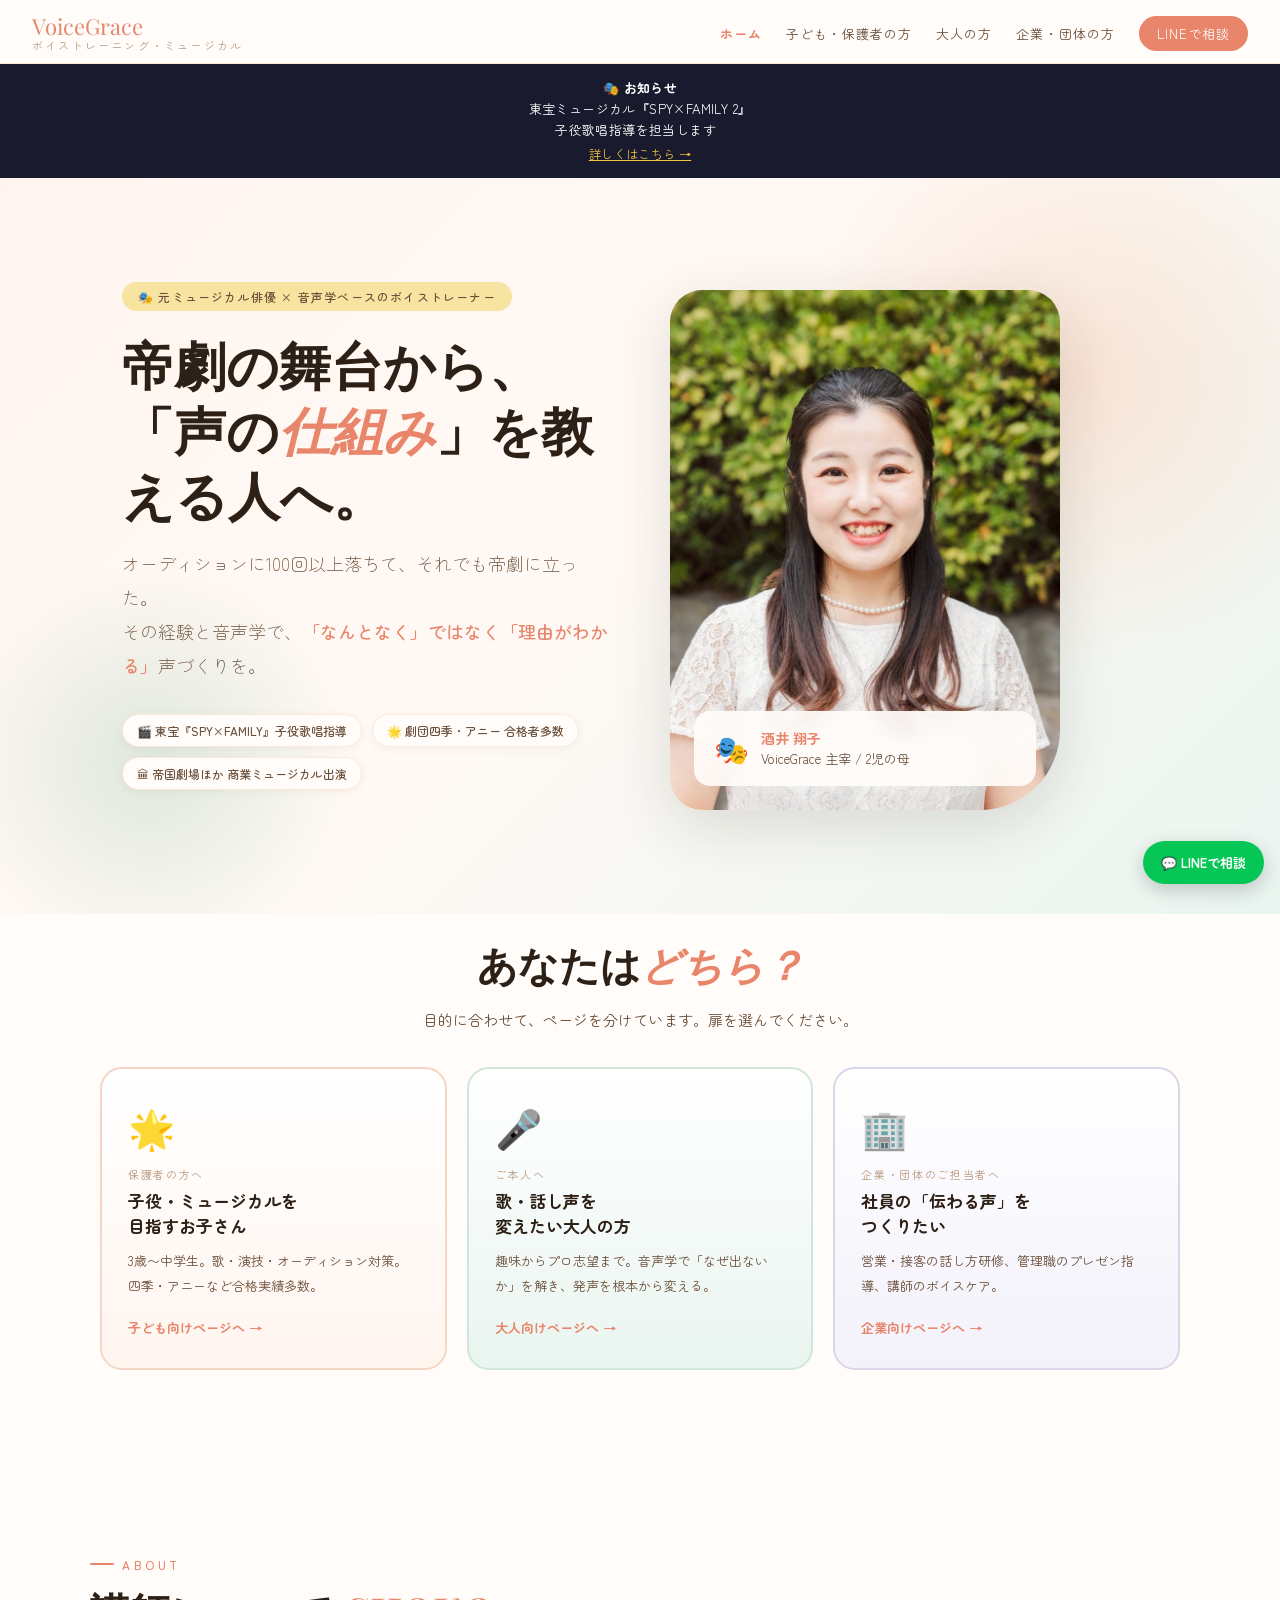
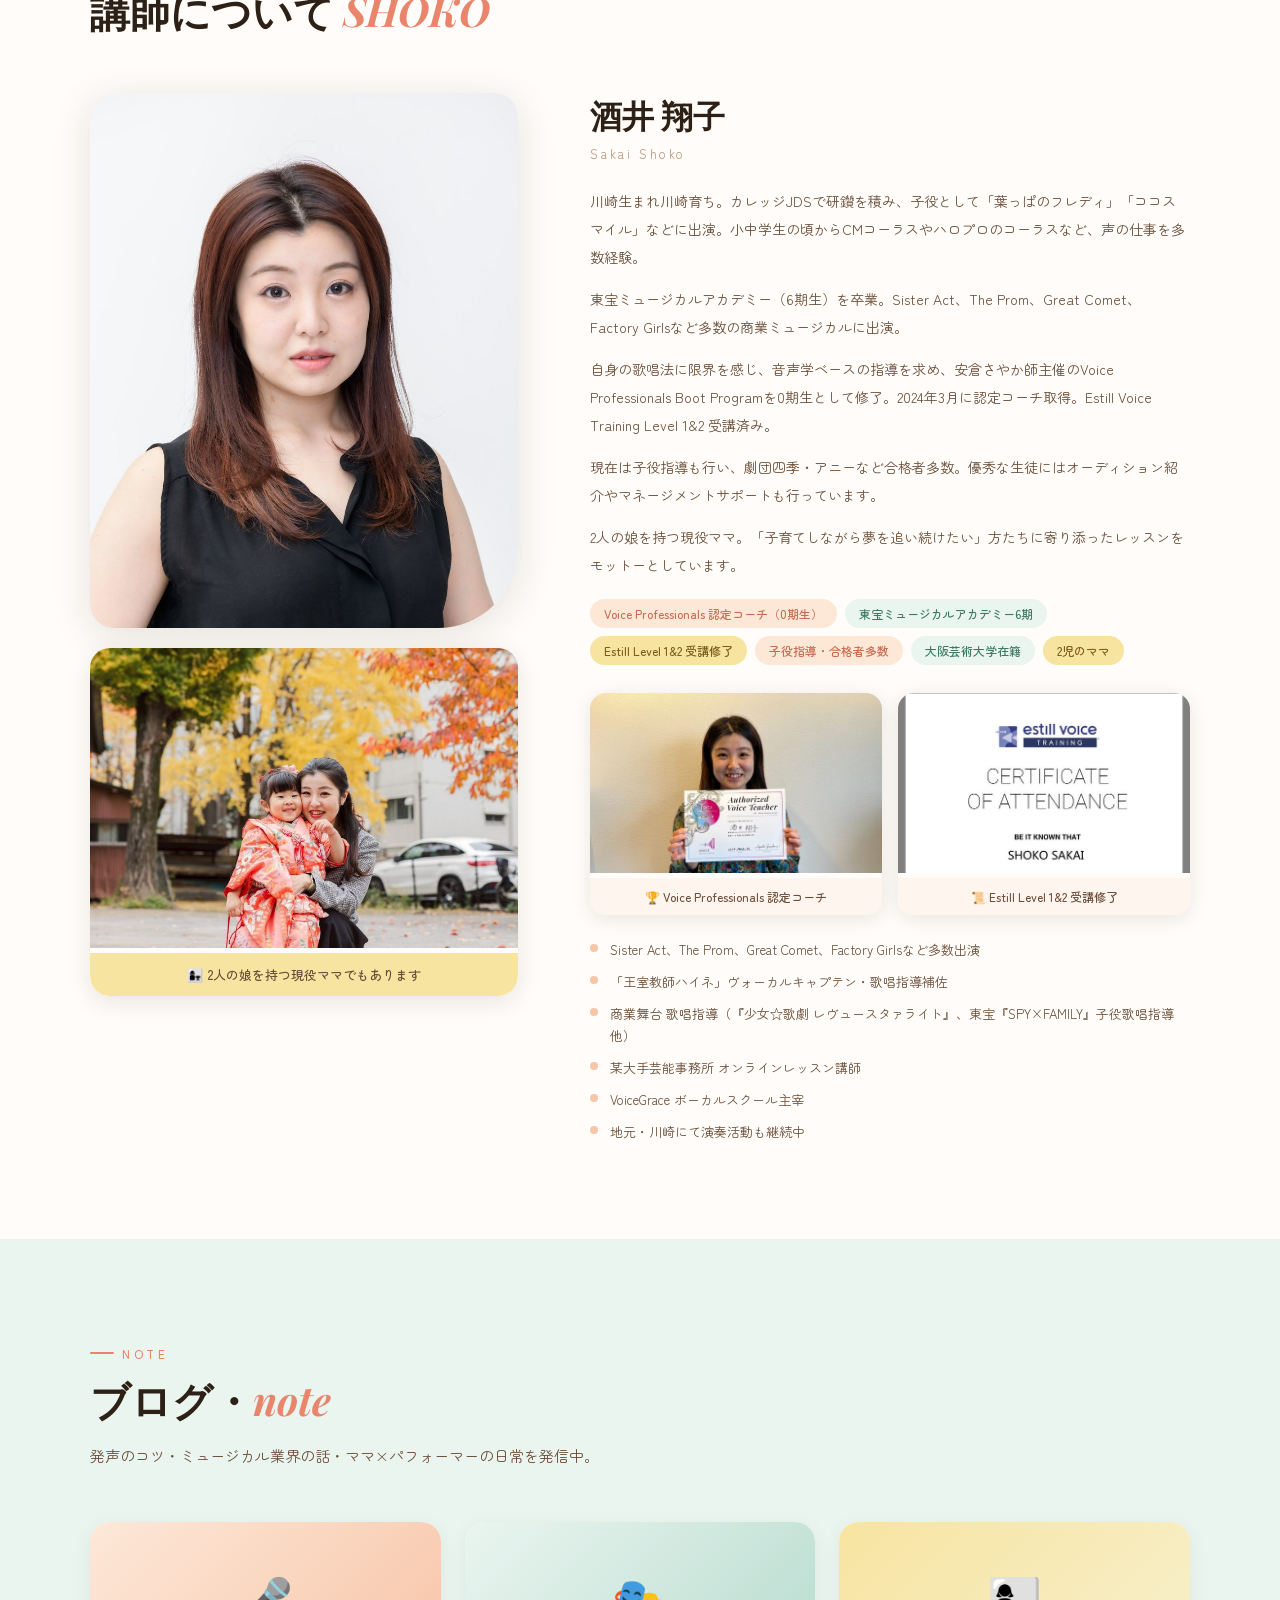
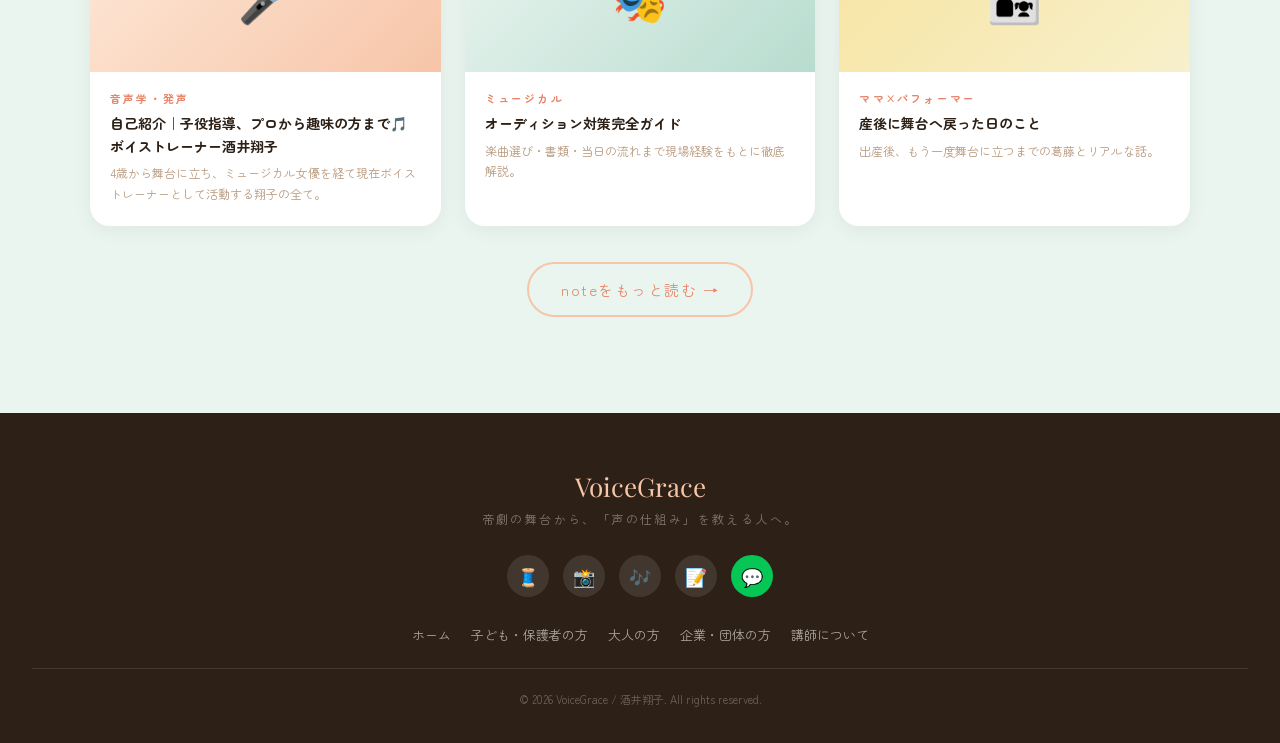
==== commit 635573e6: "講師経歴：2.5次元→商業舞台歌唱指導に修正 Co-Authored-By: Claude Fable 5.1 <noreply@anthropic.com> Claude-Session: http" ====
--- a/index.html
+++ b/index.html
@@ -118,7 +118,7 @@
         <div class="career-list">
           <div class="career-item"><div class="career-dot"></div><span>Sister Act、The Prom、Great Comet、Factory Girlsなど多数出演</span></div>
           <div class="career-item"><div class="career-dot"></div><span>「王室教師ハイネ」ヴォーカルキャプテン・歌唱指導補佐</span></div>
-          <div class="career-item"><div class="career-dot"></div><span>2.5次元ミュージカル 歌唱指導（レビュースタァライト他）</span></div>
+          <div class="career-item"><div class="career-dot"></div><span>商業舞台 歌唱指導（『少女☆歌劇 レヴュースタァライト』、東宝『SPY×FAMILY』子役歌唱指導 他）</span></div>
           <div class="career-item"><div class="career-dot"></div><span>某大手芸能事務所 オンラインレッスン講師</span></div>
           <div class="career-item"><div class="career-dot"></div><span>VoiceGrace ボーカルスクール主宰</span></div>
           <div class="career-item"><div class="career-dot"></div><span>地元・川崎にて演奏活動も継続中</span></div>
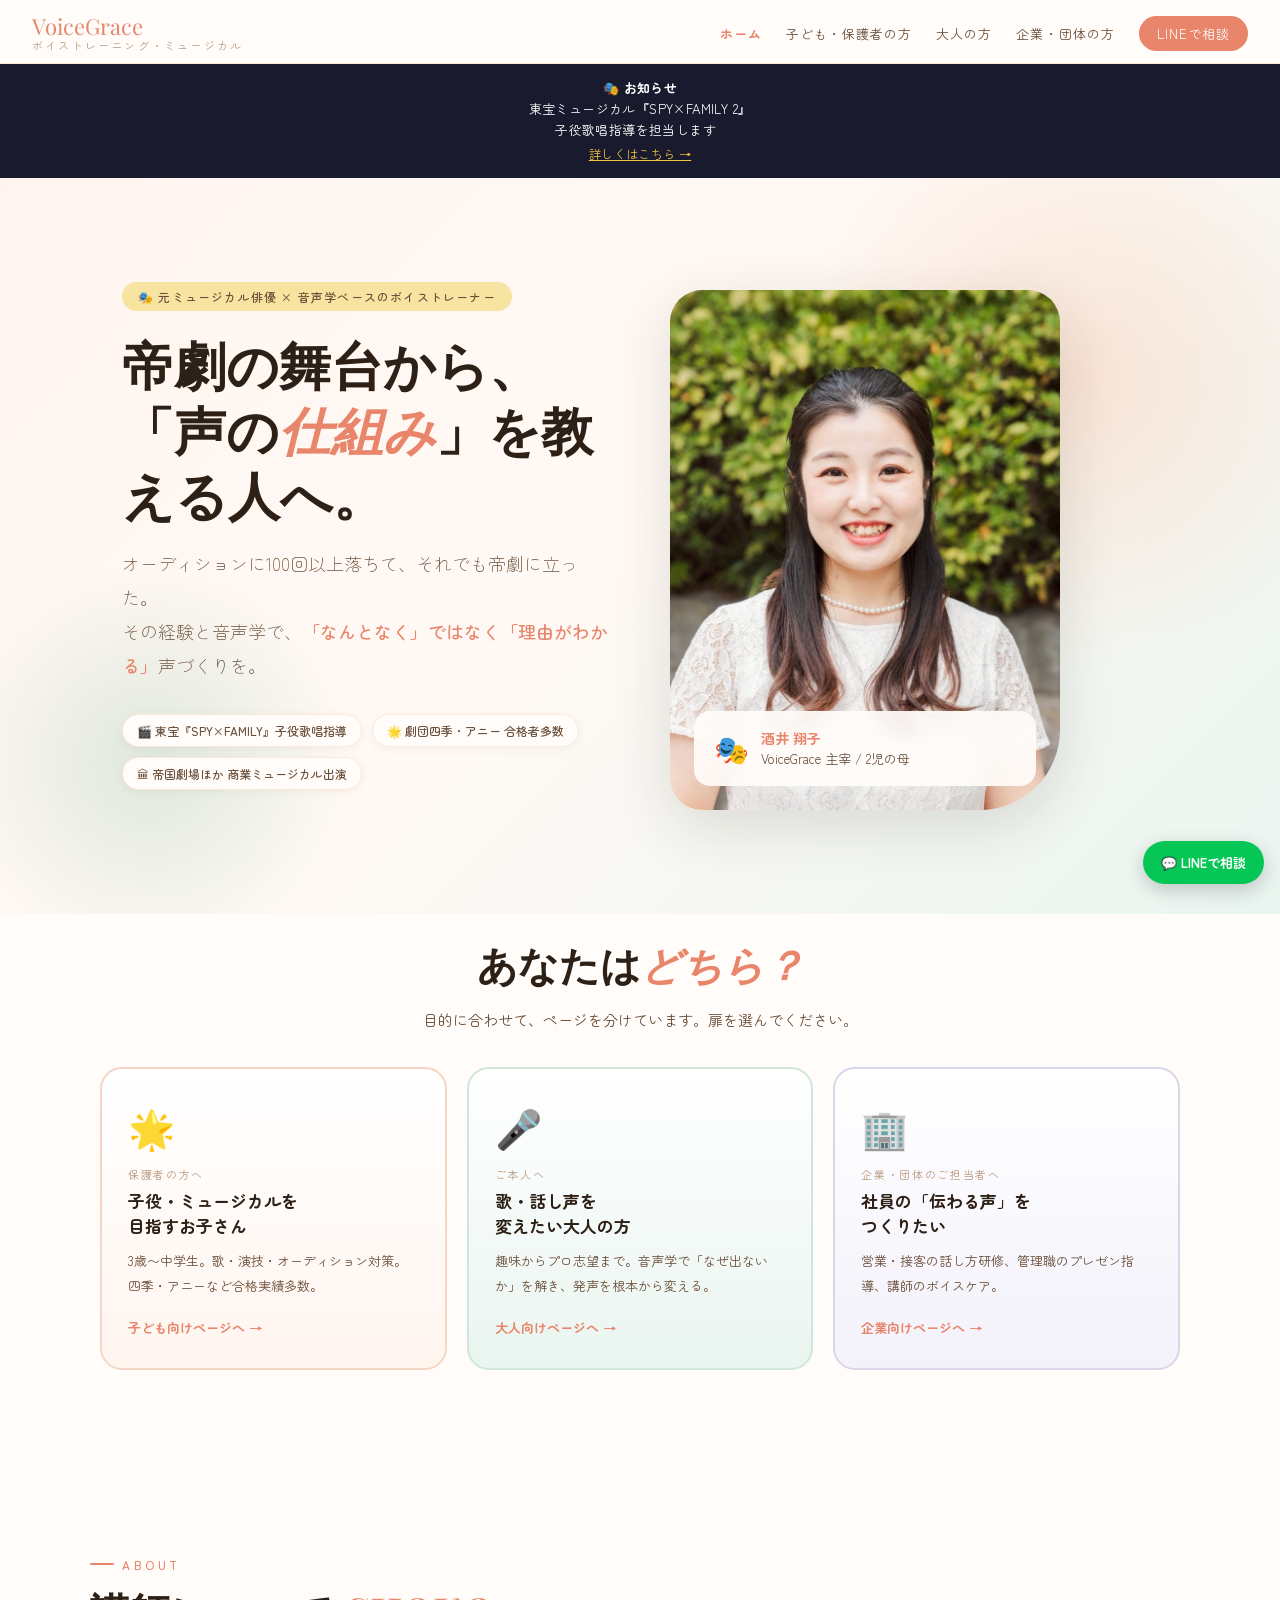
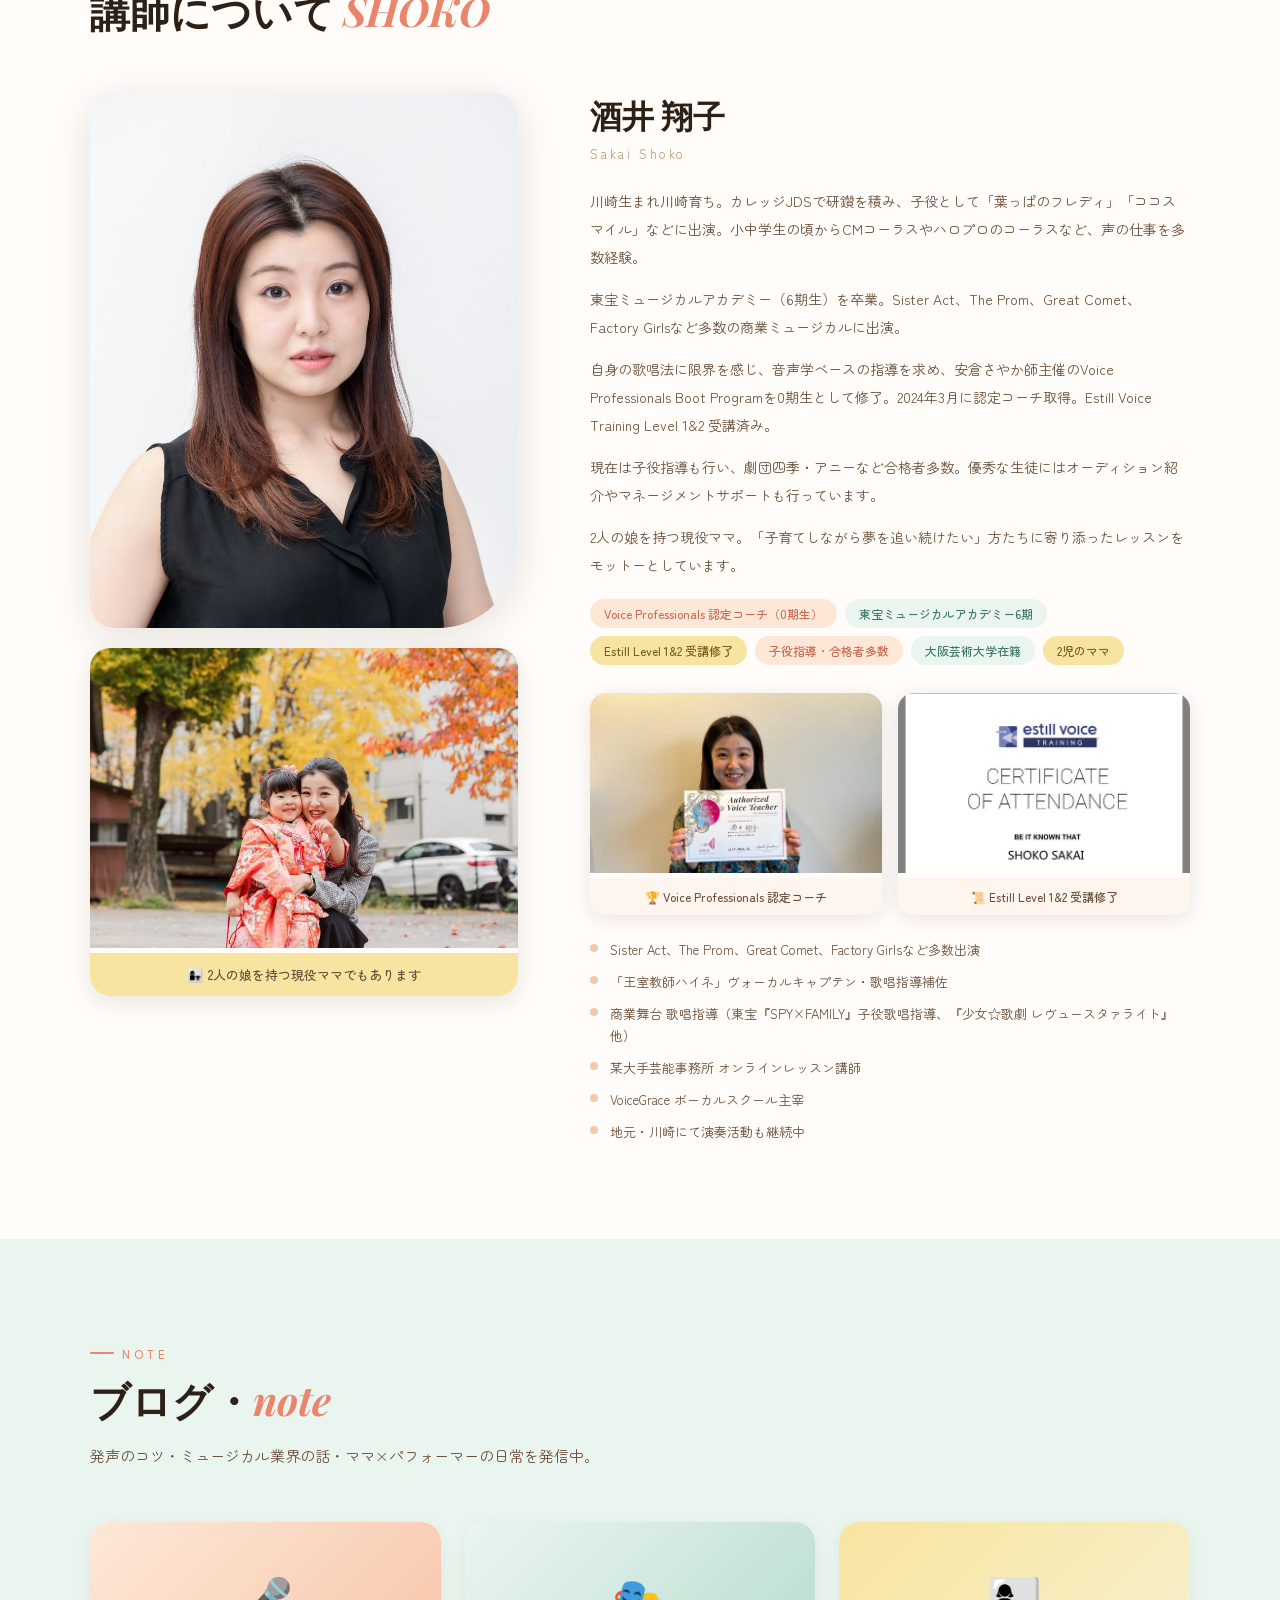
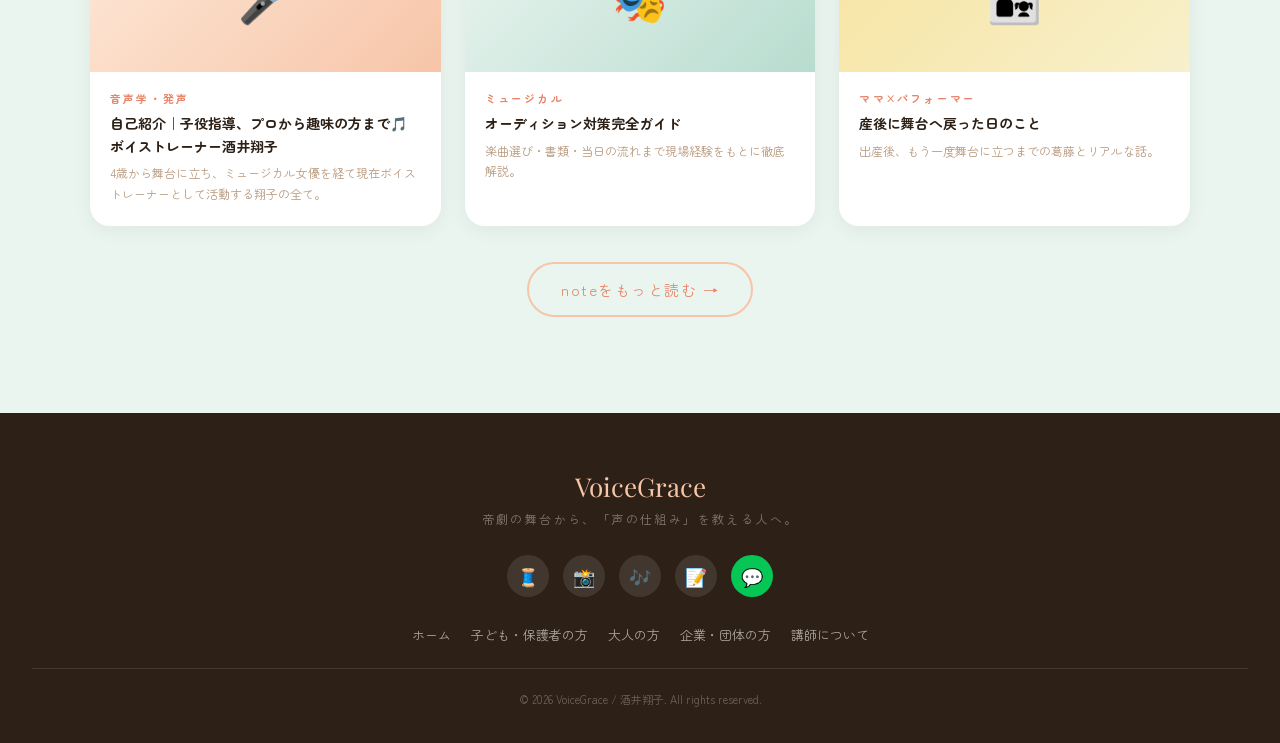
==== commit ce9c40ea: "経歴の順序を東宝先頭に Co-Authored-By: Claude Fable 5.1 <noreply@anthropic.com> Claude-Session: https://claude." ====
--- a/index.html
+++ b/index.html
@@ -118,7 +118,7 @@
         <div class="career-list">
           <div class="career-item"><div class="career-dot"></div><span>Sister Act、The Prom、Great Comet、Factory Girlsなど多数出演</span></div>
           <div class="career-item"><div class="career-dot"></div><span>「王室教師ハイネ」ヴォーカルキャプテン・歌唱指導補佐</span></div>
-          <div class="career-item"><div class="career-dot"></div><span>商業舞台 歌唱指導（『少女☆歌劇 レヴュースタァライト』、東宝『SPY×FAMILY』子役歌唱指導 他）</span></div>
+          <div class="career-item"><div class="career-dot"></div><span>商業舞台 歌唱指導（東宝『SPY×FAMILY』子役歌唱指導、『少女☆歌劇 レヴュースタァライト』 他）</span></div>
           <div class="career-item"><div class="career-dot"></div><span>某大手芸能事務所 オンラインレッスン講師</span></div>
           <div class="career-item"><div class="career-dot"></div><span>VoiceGrace ボーカルスクール主宰</span></div>
           <div class="career-item"><div class="career-dot"></div><span>地元・川崎にて演奏活動も継続中</span></div>
